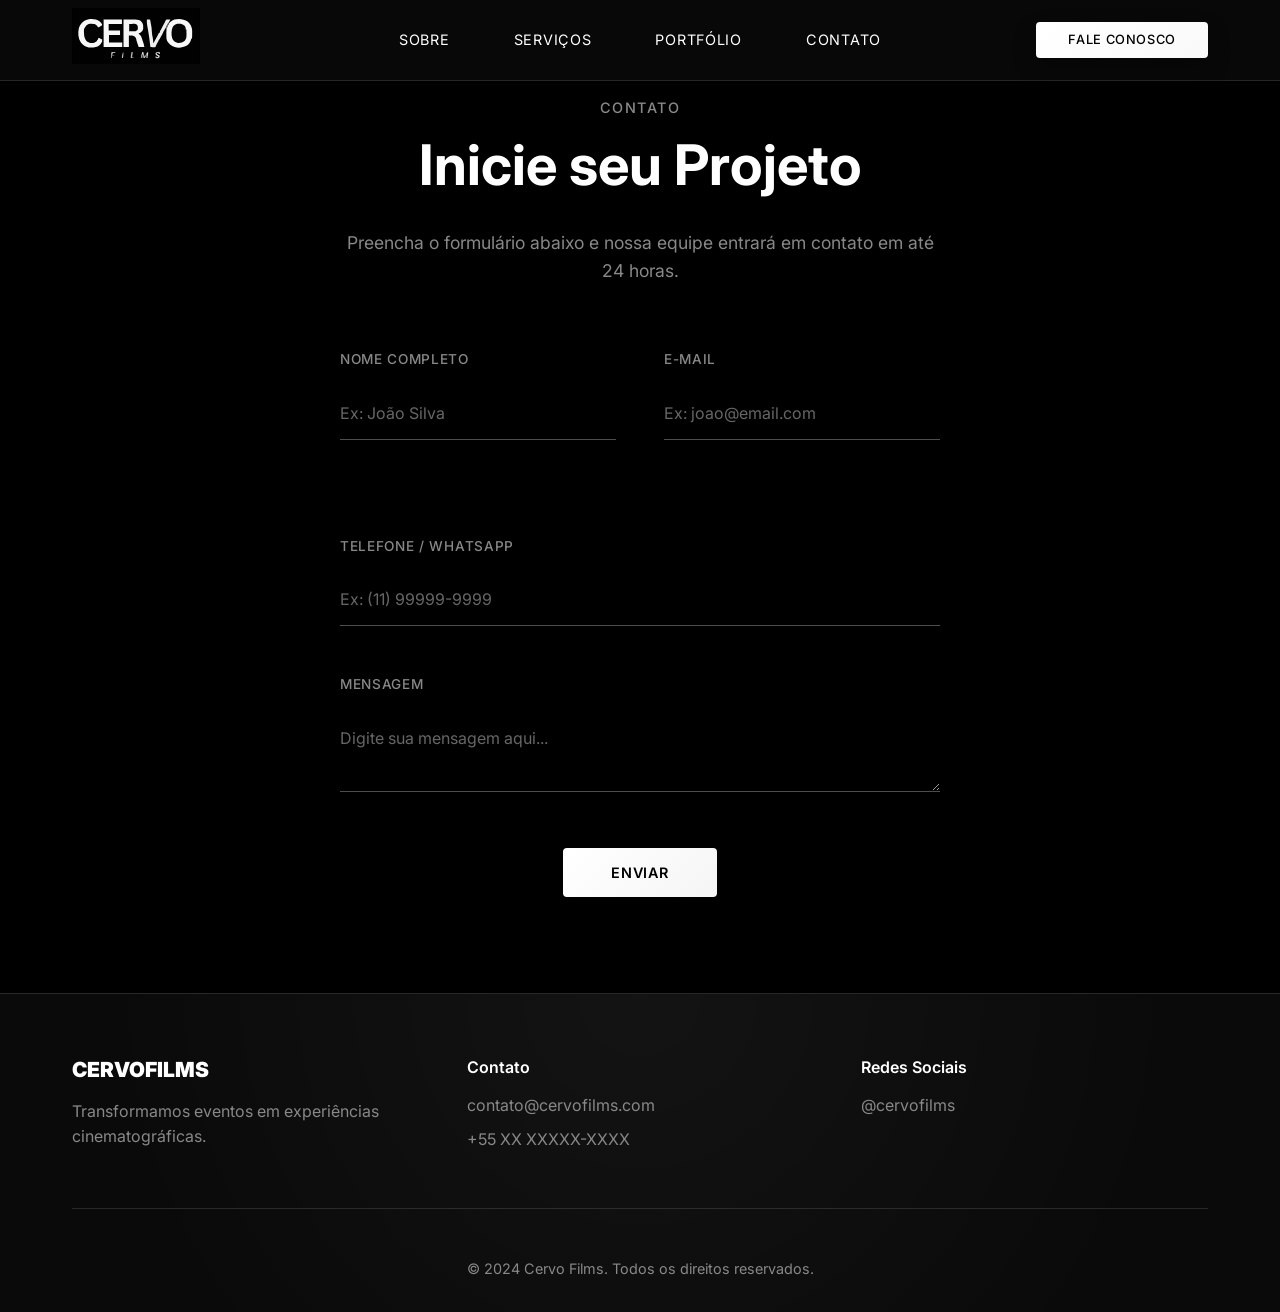
==== contato.html @ 068980f3 "Add files via upload" ====
<!DOCTYPE html>
<html lang="pt-BR">
<head>
    <meta charset="UTF-8">
    <meta name="viewport" content="width=device-width, initial-scale=1.0">
    <title>Contato - Cervo Films</title>
    <meta name="description" content="Entre em contato com a Cervo Films. Transformamos eventos em experiências cinematográficas.">
    <link rel="stylesheet" href="styles.css">
    <link rel="preconnect" href="https://fonts.googleapis.com">
    <link rel="preconnect" href="https://fonts.gstatic.com" crossorigin>
    <link href="https://fonts.googleapis.com/css2?family=Inter:wght@300;400;500;600;700;900&display=swap" rel="stylesheet">
</head>
<body>
    <!-- Navigation -->
    <header class="header">
        <nav class="nav">
            <div class="nav-container">
                <div class="logo">
                    <img src="assets/logo/logo-cervoFilms.svg" alt="">
                </div>
                <ul class="nav-menu">
                    <li><a href="index.html" class="nav-link">SOBRE</a></li>
                    <li><a href="index.html#services" class="nav-link">SERVIÇOS</a></li>
                    <li><a href="index.html#portfolio" class="nav-link">PORTFÓLIO</a></li>
                    <li><a href="contato.html" class="nav-link">CONTATO</a></li>
                </ul>
                <div class="nav-contact">
                    <a href="contato.html" class="btn-contact">FALE CONOSCO</a>
                </div>
                <button class="nav-toggle" aria-label="Menu">
                    <span></span>
                    <span></span>
                    <span></span>
                </button>
            </div>
        </nav>
    </header>

    <main>
        <!-- Contact Section -->
        <section id="contact" class="contact-section">
            <div class="container">
                <div class="contact-header">
                    <span class="contact-label">CONTATO</span>
                    <h1 class="contact-title">Inicie seu Projeto</h1>
                    <p class="contact-subtitle">Preencha o formulário abaixo e nossa equipe entrará em contato em até 24 horas.</p>
                </div>
                
                <form class="contact-form-new">
                    <div class="form-row">
                        <div class="form-group-new">
                            <label for="name">NOME COMPLETO</label>
                            <input type="text" id="name" name="name" placeholder="Ex: João Silva" required>
                        </div>
                        <div class="form-group-new">
                            <label for="email">E-MAIL</label>
                            <input type="email" id="email" name="email" placeholder="Ex: joao@email.com" required>
                        </div>
                    </div>
                    
                    <div class="form-group-new">
                        <label for="phone">TELEFONE / WHATSAPP</label>
                        <input type="tel" id="phone" name="phone" placeholder="Ex: (11) 99999-9999">
                    </div>
                    
                    <div class="form-group-new">
                        <label for="message">MENSAGEM</label>
                        <textarea id="message" name="message" placeholder="Digite sua mensagem aqui..." required></textarea>
                    </div>
                    
                    <button type="submit" class="btn-contact-submit">ENVIAR</button>
                </form>
            </div>
        </section>
    </main>

    <!-- Footer -->
    <footer class="footer">
        <div class="container">
            <div class="footer-content">
                <div class="footer-brand">
                    <h3>CERVO<span>FILMS</span></h3>
                    <p>Transformamos eventos em experiências cinematográficas.</p>
                </div>
                <div class="footer-contact">
                    <h4>Contato</h4>
                    <p>contato@cervofilms.com</p>
                    <p>+55 XX XXXXX-XXXX</p>
                </div>
                <div class="footer-social">
                    <h4>Redes Sociais</h4>
                    <div class="social-links">
                        <a href="https://www.instagram.com/cervofilms/" aria-label="Instagram">@cervofilms</a>
                    </div>
                </div>
            </div>
            <div class="footer-bottom">
                <p>&copy; 2024 Cervo Films. Todos os direitos reservados.</p>
            </div>
        </div>
    </footer>

    <script src="script.js"></script>
</body>
</html>
---- styles.css ----
/* Reset and Base Styles */
* {
    margin: 0;
    padding: 0;
    box-sizing: border-box;
}

:root {
    --color-primary: #ffffff;
    --color-secondary: #f5f5f5;
    --color-accent: #ffffff;
    --color-background: #000000;
    --color-surface: #0a0a0a;
    --color-surface-light: #1a1a1a;
    --color-text: #ffffff;
    --color-text-muted: #888888;
    --color-border: #333333;
    --color-border-soft: rgba(255, 255, 255, 0.12);
    --color-highlight-soft: rgba(255, 255, 255, 0.06);
    
    --font-primary: 'Inter', -apple-system, BlinkMacSystemFont, 'Segoe UI', sans-serif;
    
    --spacing-xs: 0.5rem;
    --spacing-sm: 1rem;
    --spacing-md: 2rem;
    --spacing-lg: 3rem;
    --spacing-xl: 4rem;
    --spacing-xxl: 6rem;
    
    --border-radius-sm: 4px;
    --border-radius-md: 8px;
    --border-radius-lg: 12px;
    
    --transition-fast: 0.2s ease;
    --transition-medium: 0.3s ease;
    --transition-slow: 0.5s ease;
    
    --shadow-sm: 0 2px 8px rgba(0, 0, 0, 0.3);
    --shadow-md: 0 4px 16px rgba(0, 0, 0, 0.4);
    --shadow-lg: 0 8px 32px rgba(0, 0, 0, 0.5);
}

html {
    scroll-behavior: smooth;
}

body {
    font-family: var(--font-primary);
    background-color: var(--color-background);
    background-image:
        radial-gradient(900px circle at 15% 10%, rgba(255, 255, 255, 0.06), transparent 55%),
        radial-gradient(700px circle at 85% 25%, rgba(255, 255, 255, 0.04), transparent 55%),
        radial-gradient(900px circle at 50% 100%, rgba(255, 255, 255, 0.03), transparent 60%),
        repeating-linear-gradient(0deg, rgba(255, 255, 255, 0.02), rgba(255, 255, 255, 0.02) 1px, transparent 1px, transparent 140px),
        repeating-linear-gradient(90deg, rgba(255, 255, 255, 0.015), rgba(255, 255, 255, 0.015) 1px, transparent 1px, transparent 180px);
    background-attachment: fixed;
    color: var(--color-text);
    line-height: 1.6;
    overflow-x: hidden;
}

.container {
    max-width: 1200px;
    margin: 0 auto;
    padding: 0 var(--spacing-md);
}

/* Typography */
h1, h2, h3, h4, h5, h6 {
    font-weight: 600;
    line-height: 1.2;
    margin-bottom: var(--spacing-sm);
}

.section-title {
    font-size: clamp(2rem, 5vw, 3rem);
    font-weight: 700;
    text-align: center;
    letter-spacing: -0.02em;
}

/* Buttons */
.btn {
    display: inline-flex;
    align-items: center;
    gap: var(--spacing-xs);
    padding: var(--spacing-sm) var(--spacing-md);
    border: none;
    border-radius: var(--border-radius-sm);
    font-family: var(--font-primary);
    font-size: 0.95rem;
    font-weight: 500;
    text-decoration: none;
    cursor: pointer;
    transition: all var(--transition-medium);
    position: relative;
    overflow: hidden;
}

.btn-primary {
    background-color: var(--color-primary);
    color: var(--color-background);
}

.btn-primary:hover {
    background-color: var(--color-secondary);
    transform: translateY(-2px);
    box-shadow: var(--shadow-md);
}

.btn-secondary {
    background-color: transparent;
    color: var(--color-primary);
    border: 1px solid var(--color-border-soft);
}

.btn-secondary:hover {
    background-color: var(--color-surface);
    border-color: var(--color-primary);
    transform: translateY(-2px);
}

.btn-whatsapp {
    background-color: #25d366;
    color: white;
    font-size: 1.1rem;
    padding: var(--spacing-md) var(--spacing-lg);
}

.btn-whatsapp:hover {
    background-color: #128c7e;
    transform: translateY(-3px);
    box-shadow: var(--shadow-lg);
}

.btn-large {
    padding: var(--spacing-md) var(--spacing-xl);
    font-size: 1.1rem;
}

/* Navigation */
.header {
    position: fixed;
    top: 0;
    left: 0;
    width: 100%;
    z-index: 1000;
    background: rgba(0, 0, 0, 0.8);
    backdrop-filter: blur(20px);
    border-bottom: 1px solid var(--color-border-soft);
    transition: all var(--transition-medium);
}

.nav-container {
    max-width: 1200px;
    margin: 0 auto;
    padding: 0 var(--spacing-md);
    display: flex;
    justify-content: space-between;
    align-items: center;
    height: 80px;

}

.logo {
    flex: 1;
}
.logo img{
    width: 8rem;
}

.logo h1 {
    font-size: 1.3rem;
    font-weight: 900;
    letter-spacing: -0.02em;
    color: var(--color-primary);
}

.logo span {
    color: var(--color-primary);
}

.nav-menu {
    display: flex;
    list-style: none;
    gap: var(--spacing-xl);
    flex: 2;
    justify-content: center;
}

.nav-link {
    color: var(--color-text);
    text-decoration: none;
    font-weight: 400;
    font-size: 0.9rem;
    letter-spacing: 0.05em;
    text-transform: uppercase;
    transition: color var(--transition-fast);
    position: relative;
}

.nav-link::after {
    content: '';
    position: absolute;
    bottom: -5px;
    left: 0;
    width: 0;
    height: 1px;
    background-color: var(--color-primary);
    transition: width var(--transition-medium);
}

.nav-link:hover::after {
    width: 100%;
}

.nav-contact {
    flex: 1;
    display: flex;
    justify-content: flex-end;
}

.btn-contact {
    position: relative;
    isolation: isolate;
    background: linear-gradient(135deg, var(--color-primary), var(--color-secondary));
    background-size: 180% 180%;
    color: var(--color-background);
    padding: var(--spacing-xs) var(--spacing-md);
    border: none;
    border-radius: var(--border-radius-sm);
    font-family: var(--font-primary);
    font-size: 0.8rem;
    font-weight: 500;
    letter-spacing: 0.05em;
    text-transform: uppercase;
    cursor: pointer;
    transition: all var(--transition-medium);
    text-decoration: none;
    box-shadow: 0 10px 22px rgba(0, 0, 0, 0.25);
    animation: subtlePulse 3s ease-in-out infinite;
}

.btn-contact:hover {
    border: 2px solid rgba(255, 255, 255, 0.3);
    padding: calc(var(--spacing-xs) - 2px) var(--spacing-md);
    animation: none;
}

.btn-contact:focus-visible{
    outline: 2px solid rgba(255, 255, 255, 0.85);
    outline-offset: 3px;
    animation: none;
}

@keyframes subtlePulse {
    0%, 100% {
        transform: scale(1);
    }
    50% {
        transform: scale(1.05);
    }
}

.nav-toggle {
    display: none;
    flex-direction: column;
    gap: 4px;
    background: none;
    border: none;
    cursor: pointer;
    padding: 5px;
}

.nav-toggle span {
    width: 25px;
    height: 2px;
    background-color: var(--color-primary);
    transition: all var(--transition-medium);
}

/* Cinema Film Strip */
.cinema-strip {
    background: #000;
    padding: 25px 0;
    overflow: hidden;
    position: relative;
    height: 100px;
    border-top: 1px solid rgba(255, 255, 255, 0.02);
    border-bottom: 1px solid rgba(255, 255, 255, 0.02);
    box-shadow: 
        inset 0 4px 20px rgba(0, 0, 0, 0.9),
        0 8px 32px rgba(0, 0, 0, 0.7);
}

/* Perfurações da fita de filme escuras */
.cinema-strip::before,
.cinema-strip::after {
    content: '';
    position: absolute;
    left: 0;
    right: 0;
    height: 12px;
    background: repeating-linear-gradient(
        90deg,
        transparent 0 6px,
        rgba(255, 255, 255, 0.1) 6px 12px,
        transparent 12px 18px,
        rgba(255, 255, 255, 0.1) 18px 24px
    );
    z-index: 1;
}

.cinema-strip::before {
    top: 0;
    border-bottom: 2px solid rgba(255, 255, 255, 0.05);
    box-shadow: 0 2px 8px rgba(0, 0, 0, 0.5);
}

.cinema-strip::after {
    bottom: 0;
    border-top: 2px solid rgba(255, 255, 255, 0.05);
    box-shadow: 0 -2px 8px rgba(0, 0, 0, 0.5);
}

/* Claquete Cinematográfica ultra dark */
.clapper-board {
    position: absolute;
    left: -150px;
    top: 50%;
    transform: translateY(-50%) rotate(-12deg);
    width: 120px;
    height: 90px;
    background: linear-gradient(135deg, #000, #0a0a0a);
    border: 3px solid rgba(255, 255, 255, 0.05);
    box-shadow: 
        0 8px 24px rgba(0, 0, 0, 0.9),
        inset 0 2px 8px rgba(0, 0, 0, 0.8);
    z-index: 10;
    animation: clapperSwing 4s ease-in-out infinite;
}

.clapper-top {
    height: 35px;
    background: linear-gradient(135deg, #0a0a0a, #1a1a1a);
    border-bottom: 3px solid rgba(255, 255, 255, 0.08);
    position: relative;
    overflow: hidden;
}

.clapper-lines {
    width: 100%;
    height: 100%;
    background: repeating-linear-gradient(
        45deg,
        transparent 0 4px,
        rgba(255, 255, 255, 0.08) 4px 8px,
        transparent 8px 12px
    );
}

.clapper-bottom {
    height: 55px;
    display: flex;
    flex-direction: column;
    justify-content: center;
    align-items: center;
    padding: 8px;
    gap: 4px;
}

.clapper-text {
    font-size: 0.8rem;
    font-weight: 800;
    color: rgba(255, 255, 255, 0.7);
    text-transform: uppercase;
    letter-spacing: 0.08em;
    text-shadow: 0 2px 4px rgba(0, 0, 0, 0.9);
}

.clapper-scene,
.clapper-take {
    font-size: 0.55rem;
    color: rgba(255, 255, 255, 0.4);
    text-transform: uppercase;
    letter-spacing: 0.08em;
    text-shadow: 0 1px 3px rgba(0, 0, 0, 0.9);
}

@keyframes clapperSwing {
    0%, 100% {
        transform: translateY(-50%) rotate(-12deg);
    }
    50% {
        transform: translateY(-50%) rotate(-8deg);
    }
}

.film-track {
    display: flex;
    animation: scroll 18s linear infinite;
    position: relative;
    z-index: 2;
    height: 100%;
    align-items: center;
}

.film-content {
    display: flex;
    gap: 60px;
    padding: 0 40px;
    white-space: nowrap;
}

.film-item {
    display: inline-flex;
    align-items: center;
    gap: 12px;
    font-size: 0.85rem;
    font-weight: 700;
    letter-spacing: 0.1em;
    text-transform: uppercase;
    color: rgba(255, 255, 255, 0.6);
    padding: 12px 24px;
    background: transparent;
    border: none;
    border-radius: 0;
    transition: all 0.4s cubic-bezier(0.175, 0.885, 0.32, 1.275);
    position: relative;
    overflow: hidden;
    backdrop-filter: none;
    box-shadow: none;
}

/* Efeito shine sutil nos itens */
.film-item::before {
    content: '';
    position: absolute;
    top: 0;
    left: -100%;
    width: 100%;
    height: 100%;
    background: linear-gradient(90deg, transparent, rgba(255, 255, 255, 0.05), transparent);
    transition: left 0.8s ease;
}

.film-item:hover {
    color: rgba(255, 255, 255, 0.8);
    background: transparent;
    border: none;
    transform: scale(1.05) translateY(-2px);
    box-shadow: none;
}

.film-item:hover::before {
    left: 100%;
}

@keyframes scroll {
    0% {
        transform: translateX(0);
    }
    100% {
        transform: translateX(-50%);
    }
}

/* Pausar animação no hover */
.cinema-strip:hover .film-track {
    animation-play-state: paused;
}

/* Responsive */
@media (max-width: 768px) {
    .cinema-strip {
        height: 80px;
        padding: 20px 0;
    }
    
    .film-item {
        font-size: 0.75rem;
        padding: 10px 20px;
        gap: 10px;
    }
    
    .film-content {
        gap: 40px;
        padding: 0 30px;
    }
    
    .clapper-board {
        width: 100px;
        height: 75px;
        left: -120px;
    }
}

@media (max-width: 480px) {
    .cinema-strip {
        height: 60px;
        padding: 15px 0;
    }
    
    .film-item {
        font-size: 0.65rem;
        padding: 8px 16px;
        gap: 8px;
    }
    
    .film-content {
        gap: 30px;
        padding: 0 20px;
    }
    
    .clapper-board {
        width: 80px;
        height: 60px;
        left: -100px;
    }
}

/* Responsive Film Strip */
@media (max-width: 768px) {
    .film-content {
        gap: var(--spacing-lg);
        padding: 0 var(--spacing-md);
    }
    
    .film-item {
        font-size: 0.8rem;
        padding: var(--spacing-xs) var(--spacing-sm);
    }
}

@media (max-width: 480px) {
    .film-content {
        gap: var(--spacing-md);
        padding: 0 var(--spacing-sm);
    }
    
    .film-item {
        font-size: 0.75rem;
        padding: 0.5rem var(--spacing-sm);
    }
}

/* Hero Section */
.hero {
    position: relative;
    height: 100vh;
    display: flex;
    align-items: center;
    justify-content: center;
    overflow: hidden;
    background: linear-gradient(
        to bottom,
        rgba(0, 0, 0, 0.3) 0%,
        rgba(0, 0, 0, 0.5) 50%,
        rgba(0, 0, 0, 0.7) 100%
    ), url('assets/hero-bg.jpg');
    background-size: cover;
    background-position: center;
    background-repeat: no-repeat;
}

.hero-overlay {
    position: absolute;
    top: 0;
    left: 0;
    width: 100%;
    height: 100%;
    background: linear-gradient(
        to bottom,
        rgba(0, 0, 0, 0.2) 0%,
        rgba(0, 0, 0, 0.4) 50%,
        rgba(0, 0, 0, 0.6) 100%
    );
    z-index: -1;
}

.hero-content {
    text-align: center;
    max-width: 900px;
    padding: 0 var(--spacing-md);
    animation: fadeInUp 1s ease;
}

.hero-title {
    font-size: clamp(2.5rem, 6vw, 4rem);
    font-weight: 300;
    line-height: 1.1;
    margin-bottom: var(--spacing-md);
    letter-spacing: -0.02em;
    color: var(--color-primary);
}

.hero-title span {
    color: var(--color-text-muted);
    font-weight: 300;
}

.hero-subtitle {
    font-size: clamp(0.9rem, 1.5vw, 1.1rem);
    color: var(--color-text-muted);
    margin-bottom: var(--spacing-xl);
    font-weight: 300;
    max-width: 600px;
    margin-left: auto;
    margin-right: auto;
    letter-spacing: 0.02em;
}

.hero-buttons {
    display: flex;
    gap: var(--spacing-md);
    justify-content: center;
    flex-wrap: wrap;
}

.btn-hero-primary {
    background-color: var(--color-primary);
    color: var(--color-background);
    padding: var(--spacing-sm) var(--spacing-lg);
    border: none;
    border-radius: var(--border-radius-sm);
    font-family: var(--font-primary);
    font-size: 0.9rem;
    font-weight: 500;
    letter-spacing: 0.05em;
    text-transform: uppercase;
    cursor: pointer;
    transition: all var(--transition-medium);
    text-decoration: none;
}

.btn-hero-primary:hover {
    background-color: var(--color-secondary);
    transform: translateY(-2px);
}

.btn-hero-secondary {
    background-color: transparent;
    color: var(--color-primary);
    padding: var(--spacing-sm) var(--spacing-lg);
    border: 1px solid var(--color-primary);
    border-radius: var(--border-radius-sm);
    font-family: var(--font-primary);
    font-size: 0.9rem;
    font-weight: 500;
    letter-spacing: 0.05em;
    text-transform: uppercase;
    cursor: pointer;
    transition: all var(--transition-medium);
    text-decoration: none;
}

.btn-hero-secondary:hover {
    background-color: var(--color-primary);
    color: var(--color-background);
    transform: translateY(-2px);
}

.scroll-indicator {
    position: absolute;
    bottom: 30px;
    left: 50%;
    transform: translateX(-50%);
    display: flex;
    flex-direction: column;
    align-items: center;
    gap: var(--spacing-xs);
    animation: bounce 2s infinite;
}

.scroll-text {
    color: var(--color-text-muted);
    font-size: 0.7rem;
    letter-spacing: 0.1em;
    text-transform: uppercase;
}

.scroll-arrow {
    width: 20px;
    height: 30px;
    border: 1px solid var(--color-text-muted);
    border-radius: 10px;
    position: relative;
}

.scroll-arrow::before {
    content: '';
    position: absolute;
    top: 8px;
    left: 50%;
    transform: translateX(-50%);
    width: 4px;
    height: 4px;
    background-color: var(--color-text-muted);
    border-radius: 50%;
    animation: scroll-dot 2s infinite;
}

@keyframes bounce {
    0%, 20%, 50%, 80%, 100% {
        transform: translateX(-50%) translateY(0);
    }
    40% {
        transform: translateX(-50%) translateY(-10px);
    }
    60% {
        transform: translateX(-50%) translateY(-5px);
    }
}

@keyframes scroll-dot {
    0% {
        top: 8px;
        opacity: 1;
    }
    100% {
        top: 20px;
        opacity: 0;
    }
}

/* About Section */
.about {
    padding: 2.5rem 0;
    position: relative;
    background: url('assets/hero-image.JPG') center/cover no-repeat;
}

.about::before {
    content: '';
    position: absolute;
    inset: 0;
    background: rgba(0,0,0,0.7);
    z-index: 0;
    pointer-events: none;
}

.about-content {
    position: relative;
    z-index: 1;
    display: grid;
    grid-template-columns: 1fr;
    gap: 1rem;
    max-width: 1020px;
    padding: 0;
    border-radius: 0;
    background: transparent;
    border: none;
    backdrop-filter: none;    
}

.about-text {
    display: flex;
    flex-direction: column;
    align-items: flex-start;
    justify-content: center;
}

.about-description:not(:last-child){
    margin-bottom: .5rem;
}

.about-text strong {
    color: var(--color-primary);
    font-weight: 600;
}

.about-description {
    font-size: 1.1rem;
    color: var(--color-text-muted);
    line-height: 1.8;
}


.about-stats {
    display: grid;
    grid-template-columns: repeat(3, 1fr);
    gap: 0 var(--spacing-md);
}

.stat {
    text-align: center;
    padding: 1.9rem;
    background-color: var(--color-surface-light);
    border-radius: var(--border-radius-md);
    transition: transform var(--transition-medium);
}

.stat:hover {
    transform: translateY(-5px);
}

.stat-number {
    display: block;
    font-size: 2.5rem;
    font-weight: 900;
    color: var(--color-primary);
    margin-bottom: var(--spacing-xs);
}

.stat-label {
    font-size: 0.9rem;
    color: var(--color-text-muted);
    text-transform: uppercase;
    letter-spacing: 0.05em;
}

.services{
    padding:var(--spacing-xxl) 0;
    flex-wrap:wrap; 
    display: flex;
    flex-direction: column;
    align-items: center;
    position:relative;
}

.services::before{
    content:'';
    position:absolute;
    inset:0;
    background:
        radial-gradient(900px circle at 15% 0%, rgba(255, 255, 255, 0.05), transparent 55%),
        radial-gradient(700px circle at 85% 20%, rgba(255, 255, 255, 0.03), transparent 60%);
    pointer-events:none;
    z-index:0;
}

.services .container,
.services-grid{
    position:relative;
    z-index:1;
}

.services-grid{
    display:grid;
    grid-template-columns: repeat(3, 1fr);
    gap:var(--spacing-lg);
    width:100%;
    position:relative;
}

/* ================= */
/* SERVICE CARD */
/* ================= */


.service-card{
    position:relative;
    overflow:hidden;
    border-radius:16px;
    cursor:pointer;
    background-color:var(--color-surface);
    padding:2rem;
    border:1px solid var(--color-border-soft);
    text-align:center;
    will-change: transform;
    transition: transform 0.25s ease, box-shadow 0.25s ease, border-color 0.25s ease;
}

.service-card::after{
    content:"Clique para ver mais";
    position:absolute;
    top:14px;
    right:14px;
    font-size:0.65rem;
    letter-spacing:0.04em;
    text-transform:uppercase;
    color:rgba(255,255,255,0.9);
    background:rgba(0,0,0,0.45);
    border:1px solid rgba(255,255,255,0.15);
    padding:6px 8px;
    border-radius:999px;
    backdrop-filter: blur(6px);
    transform:translateY(0);
    opacity:0.9;
    transition: opacity 0.2s ease, transform 0.2s ease, background 0.2s ease;
    pointer-events:none;
}

.service-card:not(.active):not(.expanded):hover::after{
    opacity:1;
    transform:translateY(-1px);
    background:rgba(0,0,0,0.6);
}

.service-card.active::after,
.service-card.expanded::after{
    content:"Clique para fechar";
    opacity:0.95;
}

.service-card:focus-visible{
    outline:2px solid var(--color-primary);
    outline-offset:3px;
}

/* hover */

.service-card:not(.active):not(.expanded):hover{
    transform:none;
    border-color:var(--color-primary);
    box-shadow:var(--shadow-lg);
}

.service-card.active:hover,
.service-card.expanded:hover{
    transform:none;
}

.service-card.expanded .containerVideo{
    display: block;
}

/* expandido */

.service-card.expanded{
    display:flex;
    align-items:flex-start;
    gap:var(--spacing-xl);
    text-align:left;
    grid-column: 1 / -1;
}

.service-card-content{
    flex:1;
    min-width:0;
}

/* ================= */
/* SERVICE ICON */
/* ================= */

.service-icon{

    width:60px;
    height:60px;

    margin:0 auto var(--spacing-md);

    display:flex;

    align-items:center;
    justify-content:center;

    background-color:var(--color-primary);

    border-radius:50%;

    color:var(--color-background);

    transition: ease-in-out;

}

.service-icon svg{
    width:30px;
    height:30px;
}

/* ================= */
/* TEXTOS */
/* ================= */

.service-title{
    font-size:1.3rem;
    margin-bottom:var(--spacing-sm);
    color:var(--color-primary);
}

.service-description{
    color:var(--color-text-muted);
    line-height:1.6;
}

.service-preview{
    list-style:none;
    padding:0;
    margin:var(--spacing-md) 0 0;
    text-align:left;
}

.service-preview li{
    color:var(--color-text-muted);
    margin-bottom:.5rem;
    line-height:1.4;
    position:relative;
    padding-left:20px;
}

.service-preview li::before{
    content:"";
    width:6px;
    height:6px;
    background:var(--color-primary);
    border-radius:50%;
    position:absolute;
    left:0;
    top:8px;
}

/* ================= */
/* EXPANDED CONTENT */
/* ================= */

.service-expanded-content{
    display:flex;
    gap:var(--spacing-xl);
    opacity:0;
    transform:translateY(8px);
    max-height:0;
    overflow:hidden;
    transition: opacity 0.25s ease, transform 0.25s ease, max-height 0.35s ease;
    will-change: opacity, transform;
}

.service-card.active .service-expanded-content,
.service-card.expanded .service-expanded-content{
    opacity:1;
    transform:translateY(0);
    max-height:600px;
    margin-top:var(--spacing-lg);
}

/* ================= */
/* LISTAS */
/* ================= */

.service-features h4,
.service-differentials h4{

    color:var(--color-primary);

    margin-bottom:var(--spacing-sm);

    font-size:1.1rem;

}

.service-features ul,
.service-differentials ul{

    list-style:none;

    padding:0;

}

.service-features li,
.service-differentials li{

    color:var(--color-text-muted);

    margin-bottom:.6rem;

    line-height:1.5;

    position:relative;

    padding-left:20px;

}

.service-features li::before,
.service-differentials li::before{

    content:"";

    width:6px;
    height:6px;

    background:var(--color-primary);

    border-radius:50%;

    position:absolute;

    left:0;
    top:8px;

}


.containerVideo{
    width:320px;
    flex-shrink:0;
    display:none;
    height: 25rem;
}

.containerVideo img{
    width:100%;
    height:100%;
    object-fit:cover;
    border-radius:12px;
}

/* quando existir um card ativo */
.services-grid.has-active .service-card:not(.active){
    opacity:0;
    pointer-events:none;
    transform:scale(.98);
    transition:opacity .25s ease, transform .25s ease;
    position:absolute;
    inset:0;
    z-index:0;
}

/* card ativo permanece visível */
.services-grid.has-active .service-card.active{
    opacity:1;
    pointer-events:auto;
    transform:scale(1);
    position:relative;
    z-index:1;
}

/* Team Section */
.team {
    padding: var(--spacing-xxl) 0;
    background-color: var(--color-surface);
    overflow: hidden;
}

.team .team-grid{
    display: grid;
    grid-template-columns: repeat(auto-fit, minmax(250px, 1fr));
    gap: 0;
    width: 100vw;
    margin-left: calc(50% - 50vw);
    margin-right: calc(50% - 50vw);
    position: relative;
    z-index: 1;
}

.team-item{
    width: 100%;
    height: 400px;
    object-fit: cover;
    transition: transform var(--transition-medium);
    display: block;
}

.team-item:hover{
    transform: scale(1.02);
}

/* Differentials Section */
.differentials {
    padding: var(--spacing-xxl) 0;
    background-color: var(--color-surface);
}

.differentials-grid {
    display: grid;
    grid-template-columns: repeat(auto-fit, minmax(250px, 1fr));
    gap: var(--spacing-lg);
}

.differential-card {
    text-align: center;
    padding: var(--spacing-lg);
}

.differential-icon {
    width: 50px;
    height: 50px;
    margin: 0 auto var(--spacing-md);
    display: flex;
    align-items: center;
    justify-content: center;
    background: linear-gradient(135deg, var(--color-primary), var(--color-secondary));
    border-radius: 50%;
    color: var(--color-background);
    transition: transform var(--transition-medium);
}

.differential-card:hover .differential-icon {
    transform: scale(1.1) rotate(5deg);
}

.differential-icon svg {
    width: 25px;
    height: 25px;
}

.differential-title {
    font-size: 1.1rem;
    margin-bottom: var(--spacing-sm);
    color: var(--color-primary);
}

.differential-description {
    color: var(--color-text-muted);
    font-size: 0.95rem;
    line-height: 1.6;
}

/* Portfolio Section */
.portfolio {
    padding: 0 0 var(--spacing-xxl);
    margin: 0;
    position:relative;
}

.portfolio::before{
    content:'';
    position:absolute;
    inset:0;
    background:
        radial-gradient(900px circle at 50% 10%, rgba(255, 255, 255, 0.04), transparent 60%),
        repeating-linear-gradient(0deg, rgba(255, 255, 255, 0.015), rgba(255, 255, 255, 0.015) 1px, transparent 1px, transparent 180px);
    pointer-events:none;
    z-index:0;
}

.portfolio::after{
    content:'';
    position:absolute;
    left:0;
    right:0;
    bottom:0;
    height: var(--spacing-xxl);
    background: linear-gradient(to bottom, rgba(255, 255, 255, 0), #ffffff);
    pointer-events:none;
    z-index:1;
}

.portfolio .portfolio-grid{
    position:relative;
    z-index:1;
}

.portfolio-grid {
    display: grid;
    grid-template-columns: repeat(auto-fit, minmax(250px, 1fr));
    gap: 0;
    width: 100vw;
    margin-left: calc(50% - 50vw);
    margin-right: calc(50% - 50vw);
}

.portfolio-item {
    width: 100%;
    height: 400px;
    object-fit: cover;
    border-radius: 0;
    transition: transform var(--transition-medium);
    cursor: pointer;
    display: block;
}

.portfolio-item:hover {
    transform: scale(1.02);
}

/* Social Proof Section */
.social-proof {
    padding: var(--spacing-xxl) 0;
    background-color: #ffffff;
}

.clients-logos h3 {
    text-align: center;
    margin-bottom: var(--spacing-lg);
    color: #111111;
}

.logos-grid {
    display: grid;
    grid-template-columns: repeat(auto-fit, minmax(180px, 1fr));
    gap: 56px 72px;
    margin-bottom: var(--spacing-xl);
    align-items: center;
    justify-items: center;
}

.partner-logo{
    width: min(260px, 100%);
    height: 80px;
    object-fit: contain;
    padding: 0;
    background-color: transparent;
    border: 0;
    border-radius: 0;
    display: block;
    filter: grayscale(100%) contrast(1.15);
    opacity: 0.85;
    transition: opacity var(--transition-medium);
}

.partner-logo--boticario{
    width: min(340px, 100%);
    height: 100px;
}

.partner-logo:hover{
    opacity: 1;
}

.logo-placeholder {
    background-color: var(--color-surface-light);
    border: 1px solid var(--color-border-soft);
    border-radius: var(--border-radius-md);
    padding: var(--spacing-lg);
    text-align: center;
    color: var(--color-text-muted);
    display: flex;
    align-items: center;
    justify-content: center;
    min-height: 100px;
}

.testimonials {
    display: grid;
    grid-template-columns: repeat(auto-fit, minmax(400px, 1fr));
    gap: var(--spacing-lg);
    margin-bottom: var(--spacing-xl);
}

.testimonial {
    background-color: #f7f7f7;
    padding: var(--spacing-lg);
    border-radius: var(--border-radius-md);
    border-left: 3px solid var(--color-primary);
    color: #111111;
}

.testimonial-header{
    display:flex;
    align-items:center;
    gap: var(--spacing-md);
    margin-bottom: var(--spacing-md);
}

.testimonial-meta{
    display:flex;
    flex-direction:column;
    gap: 4px;
    min-width: 0;
}

.testimonial-name{
    font-weight: 800;
    color: #111111;
    line-height: 1.1;
    font-size: 1.05rem;
}

.testimonial-role{
    color: #555555;
    font-size: 0.9rem;
    line-height: 1.2;
}

.testimonial-avatar{
    width: 48px;
    height: 48px;
    border-radius: 50%;
    object-fit: cover;
    flex: 0 0 48px;
    filter: grayscale(100%);
}

.testimonial-stars{
    display:flex;
    gap: 6px;
    flex-wrap: nowrap;
}

.testimonial-stars svg{
    width: 18px;
    height: 18px;
    fill: #111111;
    flex: 0 0 18px;
}

.testimonial blockquote {
    font-size: 1.1rem;
    font-style: italic;
    margin-bottom: var(--spacing-sm);
    line-height: 1.6;
}

.testimonial cite {
    color: #555555;
    font-size: 0.9rem;
    font-style: normal;
}

.impact-numbers {
    display: grid;
    grid-template-columns: repeat(auto-fit, minmax(150px, 1fr));
    gap: var(--spacing-md);
    text-align: center;
}

.number {
    padding: var(--spacing-lg);
}

.counter {
    display: block;
    font-size: 2.5rem;
    font-weight: 900;
    color: #333333;
    margin-bottom: var(--spacing-xs);
}

.number-label {
    color: #444444;
    font-size: 0.9rem;
    text-transform: uppercase;
    letter-spacing: 0.05em;
}

/* Final CTA Section */
.final-cta {
    padding: var(--spacing-xxl) 0;
    text-align: center;
    background: radial-gradient(circle at center, rgba(255, 255, 255, 0.06) 0%, rgba(0, 0, 0, 0.92) 70%),
        linear-gradient(180deg, rgba(10, 10, 10, 0.9), rgba(0, 0, 0, 1));
    border-top: 1px solid rgba(255, 255, 255, 0.06);
}

.cta-content {
    max-width: 800px;
    margin: 0 auto;
}

.cta-tag {
    display: inline-flex;
    align-items: center;
    justify-content: center;
    padding: 8px 18px;
    margin-bottom: var(--spacing-lg);
    font-size: 0.75rem;
    letter-spacing: 0.12em;
    text-transform: uppercase;
    color: rgba(255, 255, 255, 0.78);
    border: 1px solid rgba(255, 255, 255, 0.18);
    background: rgba(255, 255, 255, 0.04);
}

.cta-title {
    font-size: clamp(2rem, 5vw, 3rem);
    font-weight: 900;
    margin-bottom: var(--spacing-md);
    line-height: 1.2;
}

.cta-title span {
    color: rgba(255, 255, 255, 0.55);
    font-weight: 700;
}

.cta-subtitle {
    font-size: 1.2rem;
    color: rgba(255, 255, 255, 0.75);
    margin-bottom: var(--spacing-xl);
    line-height: 1.6;
}

.cta-actions {
    display: flex;
    justify-content: center;
    gap: var(--spacing-md);
    flex-wrap: wrap;
    margin-bottom: var(--spacing-xl);
}

.cta-btn {
    display: inline-flex;
    align-items: center;
    justify-content: center;
    gap: 10px;
    min-width: 260px;
    padding: 16px 22px;
    font-weight: 600;
    text-decoration: none;
    border-radius: 0;
    border: 1px solid rgba(255, 255, 255, 0.24);
    transition: transform var(--transition-medium), background-color var(--transition-medium), color var(--transition-medium), border-color var(--transition-medium);
}

.cta-btn svg {
    width: 20px;
    height: 20px;
}

.cta-btn-primary {
    background: #fff;
    color: #000;
    border-color: #fff;
}

.cta-btn-primary:hover {
    transform: translateY(-2px);
    background: rgba(255, 255, 255, 0.9);
}

.cta-btn-secondary {
    background: transparent;
    color: #fff;
}

.cta-btn-secondary:hover {
    transform: translateY(-2px);
    border-color: rgba(255, 255, 255, 0.6);
}

.cta-footer {
    margin-top: var(--spacing-xl);
    padding-top: var(--spacing-lg);
    border-top: 1px solid rgba(255, 255, 255, 0.10);
    display: flex;
    justify-content: center;
    gap: var(--spacing-xl);
    flex-wrap: wrap;
}

.cta-footer-item {
    display: inline-flex;
    align-items: center;
    gap: 10px;
    color: rgba(255, 255, 255, 0.75);
    text-decoration: none;
    font-size: 0.95rem;
    transition: color var(--transition-fast);
}

.cta-footer-item svg {
    width: 18px;
    height: 18px;
}

.cta-footer-item:hover {
    color: #fff;
}

/* Footer */
.footer {
    background-color: var(--color-surface);
    border-top: 1px solid var(--color-border-soft);
    padding: var(--spacing-xl) 0 var(--spacing-md);
    position:relative;
}

.footer::before{
    content:'';
    position:absolute;
    inset:0;
    background:
        radial-gradient(900px circle at 50% 0%, rgba(255, 255, 255, 0.04), transparent 60%);
    pointer-events:none;
    z-index:0;
}

.footer .container{
    position:relative;
    z-index:1;
}

.footer-content {
    display: grid;
    grid-template-columns: repeat(auto-fit, minmax(250px, 1fr));
    gap: var(--spacing-lg);
    margin-bottom: var(--spacing-lg);
}

.footer-brand h3 {
    font-size: 1.3rem;
    font-weight: 900;
    margin-bottom: var(--spacing-sm);
}

.footer-brand span {
    color: var(--color-primary);
}

.footer-brand p {
    color: var(--color-text-muted);
    line-height: 1.6;
}

.footer-contact h4,
.footer-social h4 {
    font-size: 1rem;
    margin-bottom: var(--spacing-sm);
    color: var(--color-primary);
}

.footer-contact p {
    color: var(--color-text-muted);
    margin-bottom: var(--spacing-xs);
}

.social-links {
    display: flex;
    flex-direction: column;
    gap: var(--spacing-xs);
}

.social-links a {
    color: var(--color-text-muted);
    text-decoration: none;
    transition: color var(--transition-fast);
}

.social-links a:hover {
    color: var(--color-primary);
}

.footer-bottom {
    text-align: center;
    padding-top: var(--spacing-lg);
    border-top: 1px solid var(--color-border-soft);
    color: var(--color-text-muted);
    font-size: 0.9rem;
}

/* Animations */
@keyframes fadeInUp {
    from {
        opacity: 0;
        transform: translateY(30px);
    }
    to {
        opacity: 1;
        transform: translateY(0);
    }
}

@keyframes fadeIn {
    from {
        opacity: 0;
    }
    to {
        opacity: 1;
    }
}

/* Scroll animations */
.fade-in {
    opacity: 0;
    transform: translateY(30px);
    transition: all 0.6s ease;
}

.fade-in.visible {
    opacity: 1;
    transform: translateY(0);
}

/* Responsive Design */
@media (max-width: 768px) {
    .nav-menu {
        position: fixed;
        top: 80px;
        left: -100%;
        width: 100%;
        height: calc(100vh - 80px);
        background-color: var(--color-background);
        flex-direction: column;
        justify-content: flex-start;
        align-items: center;
        padding-top: var(--spacing-xl);
        transition: left var(--transition-medium);
    }

    .nav-menu.active {
        left: 0;
    }

    .nav-contact {
        display: none;
    }

    .nav-toggle {
        display: flex;
    }

    .nav-toggle.active span:nth-child(1) {
        transform: rotate(45deg) translate(5px, 5px);
    }

    .nav-toggle.active span:nth-child(2) {
        opacity: 0;
    }

    .nav-toggle.active span:nth-child(3) {
        transform: rotate(-45deg) translate(7px, -6px);
    }

    .about-content {
        grid-template-columns: 1fr;
        gap: var(--spacing-lg);
    }

    .about-stats {
        grid-template-columns: 1fr;
        gap: var(--spacing-sm);
    }

    .hero-buttons {
        flex-direction: column;
        align-items: center;
    }

    .btn-hero-primary,
    .btn-hero-secondary {
        width: 100%;
        max-width: 300px;
        justify-content: center;
    }

    .services-grid{
        grid-template-columns: 1fr;
    }

    .service-card.expanded{
        flex-direction: column;
        gap: var(--spacing-lg);
    }

    .containerVideo{
        width:100%;
        height: auto;
    }

    .containerVideo img{
        height: 280px;
    }

    .portfolio-grid {
        grid-template-columns: repeat(auto-fit, minmax(200px, 1fr));
        gap: 0;
        width: 100vw;
        margin-left: calc(50% - 50vw);
        margin-right: calc(50% - 50vw);
    }

    .portfolio-item {
        height: 300px;
    }

    .testimonials {
        grid-template-columns: 1fr;
    }

    .impact-numbers {
        grid-template-columns: 1fr;
    }

    .footer-content {
        grid-template-columns: 1fr;
        text-align: center;
    }

    .social-links {
        align-items: center;
    }
}

/* Contact Page Styles */
.contact-section {
    padding: var(--spacing-xxl) 0;
    background-color: var(--color-background);
    min-height: 100vh;
    display: flex;
    align-items: center;
    justify-content: center;
}

.contact-header {
    text-align: center;
    margin-bottom: var(--spacing-xl);
}

.contact-label {
    color: var(--color-text-muted);
    font-size: 0.9rem;
    font-weight: 500;
    letter-spacing: 0.1em;
    text-transform: uppercase;
    display: block;
    margin-bottom: var(--spacing-sm);
}

.contact-title {
    font-size: clamp(2.5rem, 5vw, 3.5rem);
    font-weight: 700;
    color: var(--color-text);
    margin-bottom: var(--spacing-md);
    line-height: 1.1;
}

.contact-subtitle {
    color: var(--color-text-muted);
    font-size: 1.1rem;
    line-height: 1.6;
    max-width: 600px;
    margin: 0 auto;
}

.contact-form-new {
    max-width: 800px;
    margin: 0 auto;
}

.form-row {
    display: grid;
    grid-template-columns: 1fr 1fr;
    gap: var(--spacing-lg);
    margin-bottom: var(--spacing-lg);
}

.form-group-new {
    position: relative;
    margin-bottom: var(--spacing-lg);
}

.form-group-new input,
.form-group-new textarea {
    width: 100%;
    background: transparent;
    border: none;
    border-bottom: 1px solid rgba(255, 255, 255, 0.3);
    color: var(--color-text);
    font-family: var(--font-primary);
    font-size: 1rem;
    padding: var(--spacing-sm) 0;
    margin-top: var(--spacing-xs);
    transition: all var(--transition-medium);
}

.form-group-new input::placeholder,
.form-group-new textarea::placeholder {
    color: rgba(255, 255, 255, 0.4);
    font-family: var(--font-primary);
}

.form-group-new input:focus,
.form-group-new textarea:focus {
    outline: none;
    border-bottom-color: var(--color-primary);
    color: var(--color-text);
}

.form-group-new label {
    display: block;
    color: var(--color-text-muted);
    font-size: 0.85rem;
    font-weight: 500;
    letter-spacing: 0.05em;
    text-transform: uppercase;
    margin-bottom: 0.5rem;
}

.form-group-new textarea {
    min-height: 80px;
    resize: vertical;
}

.btn-contact-submit {
    background: linear-gradient(135deg, var(--color-primary), var(--color-secondary));
    color: var(--color-background);
    border: none;
    border-radius: var(--border-radius-sm);
    font-family: var(--font-primary);
    font-size: 0.9rem;
    font-weight: 600;
    letter-spacing: 0.05em;
    text-transform: uppercase;
    cursor: pointer;
    transition: all var(--transition-medium);
    text-decoration: none;
    box-shadow: var(--shadow-sm);
    padding: var(--spacing-sm) var(--spacing-lg);
    margin-top: var(--spacing-lg);
    width: auto;
    max-width: 200px;
    margin-left: auto;
    margin-right: auto;
    display: block;
}

.btn-contact-submit:hover {
    transform: translateY(-2px);
    box-shadow: var(--shadow-lg);
}

.btn-contact-submit:focus {
    outline: 2px solid rgba(255, 255, 255, 0.5);
    outline-offset: 3px;
}

/* Responsive Contact Form */
@media (max-width: 768px) {
    .form-row {
        grid-template-columns: 1fr;
        gap: 0;
    }
    
    .contact-form-new {
        padding: 0 var(--spacing-md);
    }
    
    .contact-title {
        font-size: 2.5rem;
    }
    
    .contact-subtitle {
        font-size: 1rem;
    }
}

@media (max-width: 480px) {
    .container {
        padding: 0 var(--spacing-sm);
    }

    .hero-title {
        font-size: 2rem;
    }

    .section-title {
        font-size: 1.8rem;
    }

    .service-card,
    .differential-card {
        padding: var(--spacing-md);
    }
    
    .contact-section {
        padding: var(--spacing-xl) 0;
    }
    
    .contact-title {
        font-size: 2rem;
    }
    
    .btn-contact-submit {
        padding: var(--spacing-xs) var(--spacing-md);
        font-size: 0.85rem;
        max-width: 180px;
    }
}
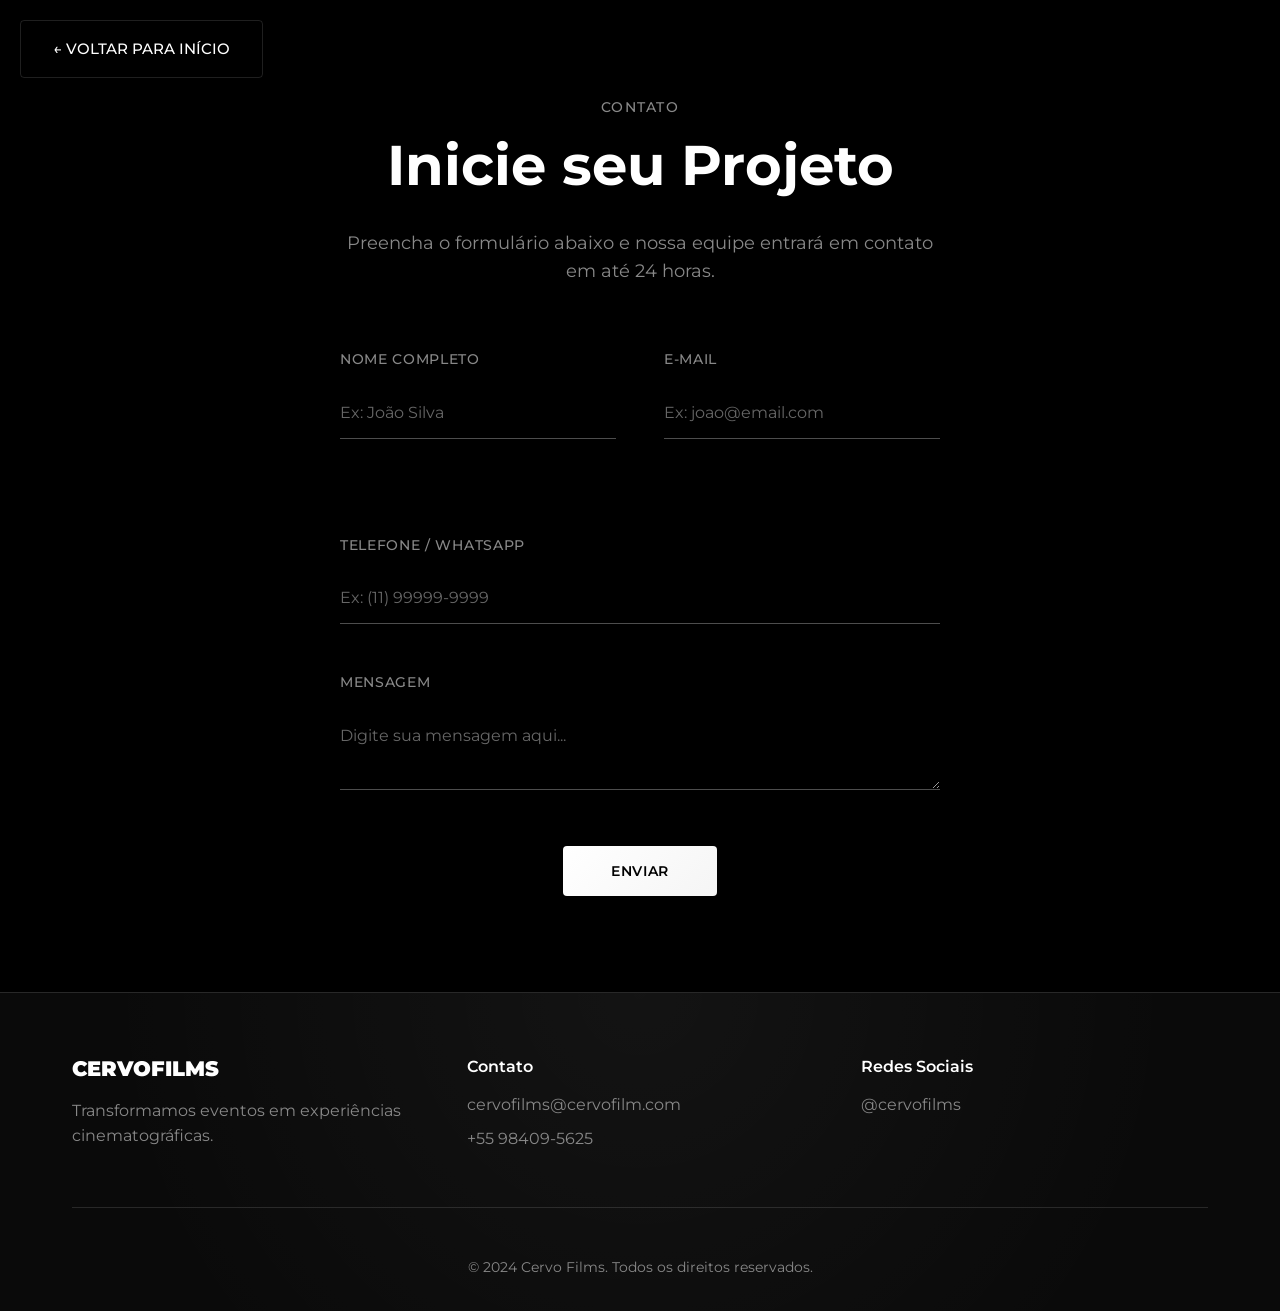
==== commit fbf41a98: "Add files via upload" ====
--- a/contato.html
+++ b/contato.html
@@ -5,7 +5,9 @@
     <meta name="viewport" content="width=device-width, initial-scale=1.0">
     <title>Contato - Cervo Films</title>
     <meta name="description" content="Entre em contato com a Cervo Films. Transformamos eventos em experiências cinematográficas.">
+    <link rel="stylesheet" href="css/roots.css">
     <link rel="stylesheet" href="styles.css">
+    <link rel="stylesheet" href="css/responsivo.css">
     <link rel="preconnect" href="https://fonts.googleapis.com">
     <link rel="preconnect" href="https://fonts.gstatic.com" crossorigin>
     <link href="https://fonts.googleapis.com/css2?family=Inter:wght@300;400;500;600;700;900&display=swap" rel="stylesheet">
@@ -37,6 +39,11 @@
     </header>
 
     <main>
+        <!-- Botão Voltar para Início -->
+        <div class="back-to-home">
+            <a href="index.html" class="btn btn-secondary">← VOLTAR PARA INÍCIO</a>
+        </div>
+        
         <!-- Contact Section -->
         <section id="contact" class="contact-section">
             <div class="container">
@@ -84,8 +91,8 @@
                 </div>
                 <div class="footer-contact">
                     <h4>Contato</h4>
-                    <p>contato@cervofilms.com</p>
-                    <p>+55 XX XXXXX-XXXX</p>
+                    <p>cervofilms@cervofilm.com</p>
+                    <p>+55 98409-5625</p>
                 </div>
                 <div class="footer-social">
                     <h4>Redes Sociais</h4>
@@ -100,6 +107,14 @@
         </div>
     </footer>
 
+    <!-- WhatsApp Float Button -->
+    <a href="https://wa.me/5534984095625" id="whatsapp-float" class="whatsapp-float" target="_blank" aria-label="Fale conosco pelo WhatsApp">
+        <svg viewBox="0 0 24 24" fill="currentColor">
+            <path d="M17.472 14.382c-.297-.149-1.758-.867-2.03-.967-.273-.099-.471-.148-.67.15-.197.297-.767.966-.94 1.164-.173.199-.347.223-.644.075-.297-.15-1.255-.463-2.39-1.475-.883-.788-1.48-1.761-1.653-2.059-.173-.297-.018-.458.13-.606.134-.133.298-.347.446-.52.149-.174.198-.298.298-.497.099-.198.05-.371-.025-.52-.075-.149-.669-1.612-.916-2.207-.242-.579-.487-.5-.669-.51-.173-.008-.371-.01-.57-.01-.198 0-.52.074-.792.372-.272.297-1.04 1.016-1.04 2.479 0 1.462 1.065 2.875 1.213 3.074.149.198 2.096 3.2 5.077 4.487.709.306 1.262.489 1.694.625.712.227 1.36.195 1.871.118.571-.085 1.758-.719 2.006-1.413.248-.694.248-1.289.173-1.413-.074-.124-.272-.198-.57-.347m-5.421 7.403h-.004a9.87 9.87 0 01-5.031-1.378l-.361-.214-3.741.982.998-3.648-.235-.374a9.86 9.86 0 01-1.51-5.26c.001-5.45 4.436-9.884 9.888-9.884 2.64 0 5.122 1.03 6.988 2.898a9.825 9.825 0 012.893 6.994c-.003 5.45-4.437 9.884-9.885 9.884m8.413-18.297A11.815 11.815 0 0012.05 0C5.495 0 .16 5.335.157 11.892c0 2.096.547 4.142 1.588 5.945L.057 24l6.305-1.654a11.882 11.882 0 005.683 1.448h.005c6.554 0 11.89-5.335 11.893-11.893a11.821 11.821 0 00-3.48-8.413z"/>
+        </svg>
+        <span class="whatsapp-text">Fale Conosco</span>
+    </a>
+
     <script src="script.js"></script>
 </body>
 </html>
--- a/css/roots.css
+++ b/css/roots.css
@@ -0,0 +1,39 @@
+@import url('https://fonts.googleapis.com/css2?family=Agbalumo&family=EB+Garamond:ital,wght@0,400..800;1,400..800&family=Montserrat:ital,wght@0,100..900;1,100..900&family=Poppins:ital,wght@0,100;0,200;0,300;0,400;0,500;0,600;0,700;0,800;0,900;1,100;1,200;1,300;1,400;1,500;1,600;1,700;1,800;1,900&display=swap');
+
+:root {
+    /* ==================== HIERARQUIA DE FONTES ==================== */
+    
+    /* Font Family Principal - Montserrat otimizada */
+    --font-primary: 'Montserrat', -apple-system, BlinkMacSystemFont, 'Segoe UI', Roboto, Oxygen, Ubuntu, Cantarell, sans-serif;
+    
+     /* Pesos de Fonte - Hierarquia Cinematográfica */
+    --font-weight-light: 300;      /* Headlines sutis, subtítulos */
+    --font-weight-normal: 400;     /* Corpo de texto principal */
+    --font-weight-medium: 500;     /* Botões, labels, destaques */
+    --font-weight-semibold: 600;   /* Títulos secundários */
+    --font-weight-bold: 700;       /* Títulos principais */
+    --font-weight-black: 900;      /* Hero titles, números impactantes */
+    --font-weight-primary: 300;
+    
+    /* Tamanhos de Fonte - Escala Modular (16px = 1rem base) */
+    --font-size-xs: 0.75rem;    /* 12px - Labels, badges */
+    --font-size-sm: 0.875rem;   /* 14px - Textos pequenos */
+    --font-size-base: 1rem;     /* 16px - Corpo de texto */
+    --font-size-md: 1.125rem;   /* 18px - Destaques */
+    --font-size-lg: 1.25rem;    /* 20px - Subtítulos */
+    --font-size-xl: 1.5rem;     /* 24px - Títulos H3/H4 */
+    --font-size-2xl: 2rem;      /* 32px - Títulos H2 */
+    --font-size-3xl: 3rem;      /* 48px - Títulos H1 */
+    --font-size-4xl: 4rem;      /* 64px - Hero titles */
+    
+    /* Line Heights Otimizados */
+    --line-height-tight: 1.15;   /* Headlines */
+    --line-height-normal: 1.5;   /* Corpo de texto */
+    --line-height-loose: 1.7;    /* Descrições longas */
+    
+    /* Letter Spacings - Cinematográfico */
+    --letter-spacing-tight: -0.02em;  /* Headlines principais */
+    --letter-spacing-normal: 0.01em;  /* Corpo */
+    --letter-spacing-wide: 0.05em;    /* Botões, uppercase */
+    --letter-spacing-extra-wide: 0.15em; /* Badges, labels */
+}
--- a/styles.css
+++ b/styles.css
@@ -17,8 +17,6 @@
     --color-border: #333333;
     --color-border-soft: rgba(255, 255, 255, 0.12);
     --color-highlight-soft: rgba(255, 255, 255, 0.06);
-    
-    --font-primary: 'Inter', -apple-system, BlinkMacSystemFont, 'Segoe UI', sans-serif;
     
     --spacing-xs: 0.5rem;
     --spacing-sm: 1rem;
@@ -67,14 +65,14 @@
 
 /* Typography */
 h1, h2, h3, h4, h5, h6 {
-    font-weight: 600;
+    font-weight: var(--font-weight-semibold);
     line-height: 1.2;
     margin-bottom: var(--spacing-sm);
 }
 
 .section-title {
     font-size: clamp(2rem, 5vw, 3rem);
-    font-weight: 700;
+    font-weight: var(--font-weight-bold);
     text-align: center;
     letter-spacing: -0.02em;
 }
@@ -89,7 +87,7 @@
     border-radius: var(--border-radius-sm);
     font-family: var(--font-primary);
     font-size: 0.95rem;
-    font-weight: 500;
+    font-weight: var(--font-weight-medium);
     text-decoration: none;
     cursor: pointer;
     transition: all var(--transition-medium);
@@ -131,6 +129,62 @@
     background-color: #128c7e;
     transform: translateY(-3px);
     box-shadow: var(--shadow-lg);
+}
+
+/* WhatsApp Float Button - Preto e Branco */
+.whatsapp-float {
+    position: fixed;
+    bottom: 20px;
+    right: 20px;
+    width: 60px;
+    height: 60px;
+    background-color: var(--color-primary);
+    color: var(--color-background);
+    border-radius: 50%;
+    display: flex;
+    align-items: center;
+    justify-content: center;
+    text-decoration: none;
+    box-shadow: 0 4px 12px rgba(255, 255, 255, 0.2);
+    z-index: 1000;
+    transition: all 0.3s ease, transform 0.3s ease, opacity 0.3s ease;
+    border: 2px solid var(--color-border-soft);
+    transform: translateY(100px);
+    opacity: 0;
+}
+
+.whatsapp-float.visible {
+    transform: translateY(0);
+    opacity: 1;
+}
+
+.whatsapp-float svg {
+    width: 32px;
+    height: 32px;
+    flex-shrink: 0;
+}
+
+.whatsapp-text {
+    font-size: 0;
+    font-weight: var(--font-weight-semibold);
+    color: var(--color-background);
+    white-space: nowrap;
+    overflow: hidden;
+    transition: all 0.3s ease;
+    opacity: 0;
+}
+
+.whatsapp-float:hover .whatsapp-text {
+    font-size: 0.9rem;
+    margin-left: 8px;
+    opacity: 1;
+}
+
+.whatsapp-float:hover {
+    width: auto;
+    padding: 0 20px;
+    border-radius: 30px;
+    transform: scale(1);
 }
 
 .btn-large {
@@ -147,8 +201,19 @@
     z-index: 1000;
     background: rgba(0, 0, 0, 0.8);
     backdrop-filter: blur(20px);
-    border-bottom: 1px solid var(--color-border-soft);
-    transition: all var(--transition-medium);
+    transition: all 0.3s ease;
+    transform: translateY(-100%);
+    opacity: 0;
+}
+
+.header.visible {
+    transform: translateY(0);
+    opacity: 1;
+}
+
+.header.hidden {
+    transform: translateY(-100%);
+    opacity: 0;
 }
 
 .nav-container {
@@ -156,22 +221,148 @@
     margin: 0 auto;
     padding: 0 var(--spacing-md);
     display: flex;
-    justify-content: space-between;
+    justify-content: center;
     align-items: center;
     height: 80px;
-
+    position: relative;
+}
+
+/* Logo Brand - posicionado corretamente */
+.nav-brand {
+    display: flex;
+    align-items: center;
+    position: absolute;
+    left: 20px;
+    top: 50%;
+    transform: translateY(-50%);
+    width: 260px;
+    z-index: 3;
+}
+
+/* Container central para o menu - ocupa todo o centro */
+.nav-center {
+    display: flex;
+    justify-content: center;
+    align-items: center;
+    width: 100%;
+    position: relative;
+    z-index: 5;
+}
+
+/* Efeito REC no canto superior direito da hero */
+.rec-indicator {
+    position: absolute;
+    top: 10px;
+    right: 10px;
+    display: flex;
+    align-items: center;
+    gap: 8px;
+    z-index: 1000;
+    animation: recBlink 1.5s ease-in-out infinite;
+}
+
+.rec-dot {
+    width: 14px;
+    height: 14px;
+    background: #ff0000;
+    border-radius: 50%;
+    box-shadow: 0 0 12px rgba(255, 0, 0, 0.5);
+    animation: recPulse 1s ease-in-out infinite;
+}
+
+.rec-text {
+    color: #ff0000;
+    font-family: 'Poppins', monospace;
+    font-size: 16px;
+    font-weight: var(--font-weight-bold);
+    letter-spacing: 2px;
+    text-shadow: 0 0 10px rgba(255, 0, 0, 0.8);
+    animation: recTextGlow 1.5s ease-in-out infinite;
+}
+
+@keyframes recBlink {
+    0%, 100% { opacity: 1; }
+    50% { opacity: 0.3; }
+}
+
+@keyframes recPulse {
+    0%, 100% { transform: scale(1); }
+    50% { transform: scale(1.2); }
+}
+
+@keyframes recTextGlow {
+    0%, 100% { 
+        text-shadow: 0 0 8px rgba(255, 0, 0, 0.8);
+    }
+    50% { 
+        text-shadow: 0 0 15px rgba(255, 0, 0, 1);
+    }
+}
+
+.brand-link {
+    display: flex;
+    align-items: center;
+    text-decoration: none;
+    transition: all var(--transition-medium);
+}
+
+.brand-logo {
+    height: 60px;
+    width: auto;
+    transition: all var(--transition-medium);
+    position: relative;
+    left: 0;
+    top: 0;
+    transform: none;
+}
+
+.brand-link:hover .brand-logo {
+    transform: scale(1.05);
+    filter: brightness(1.2);
+}
+
+/* Ajuste do menu para centralizar perfeitamente */
+.nav-menu {
+    display: flex;
+    list-style: none;
+    margin: 0;
+    padding: 0;
+    gap: 2rem;
+    align-items: center;
+    position: relative;
+}
+
+/* Botão CTA à direita */
+.nav-cta {
+    position: absolute;
+    right: 80px;
+    top: 50%;
+    transform: translateY(-50%);
+    z-index: 4;
+}
+
+.nav-cta-btn {
+    padding: 0.5rem 1rem;
+    font-size: 0.8rem;
+    font-weight: var(--font-weight-semibold);
+    letter-spacing: 0.05em;
+    text-transform: uppercase;
+    text-decoration: none;
+    transition: all var(--transition-medium);
+    border-radius: var(--border-radius-sm);
 }
 
 .logo {
     flex: 1;
 }
+
 .logo img{
     width: 8rem;
 }
 
 .logo h1 {
     font-size: 1.3rem;
-    font-weight: 900;
+    font-weight: var(--font-weight-black);
     letter-spacing: -0.02em;
     color: var(--color-primary);
 }
@@ -191,7 +382,7 @@
 .nav-link {
     color: var(--color-text);
     text-decoration: none;
-    font-weight: 400;
+    font-weight: var(--font-weight-normal);
     font-size: 0.9rem;
     letter-spacing: 0.05em;
     text-transform: uppercase;
@@ -231,7 +422,7 @@
     border-radius: var(--border-radius-sm);
     font-family: var(--font-primary);
     font-size: 0.8rem;
-    font-weight: 500;
+    font-weight: var(--font-weight-medium);
     letter-spacing: 0.05em;
     text-transform: uppercase;
     cursor: pointer;
@@ -270,6 +461,11 @@
     border: none;
     cursor: pointer;
     padding: 5px;
+    position: absolute;
+    right: 20px;
+    top: 50%;
+    transform: translateY(-50%);
+    z-index: 10;
 }
 
 .nav-toggle span {
@@ -371,7 +567,7 @@
 
 .clapper-text {
     font-size: 0.8rem;
-    font-weight: 800;
+    font-weight: var(--font-weight-black);
     color: rgba(255, 255, 255, 0.7);
     text-transform: uppercase;
     letter-spacing: 0.08em;
@@ -417,7 +613,7 @@
     align-items: center;
     gap: 12px;
     font-size: 0.85rem;
-    font-weight: 700;
+    font-weight: var(--font-weight-bold);
     letter-spacing: 0.1em;
     text-transform: uppercase;
     color: rgba(255, 255, 255, 0.6);
@@ -557,10 +753,45 @@
         rgba(0, 0, 0, 0.3) 0%,
         rgba(0, 0, 0, 0.5) 50%,
         rgba(0, 0, 0, 0.7) 100%
-    ), url('assets/hero-bg.jpg');
-    background-size: cover;
-    background-position: center;
-    background-repeat: no-repeat;
+    );
+}
+
+/* Video Background */
+.video-background {
+    position: absolute;
+    top: 0;
+    left: 0;
+    width: 100%;
+    height: 100%;
+    z-index: 1;
+}
+
+.video-iframe {
+    position: absolute;
+    top: 50%;
+    left: 50%;
+    width: 100vw;
+    height: 56.25vw; /* 16:9 aspect ratio */
+    min-width: 100%;
+    min-height: 100%;
+    transform: translate(-50%, -50%);
+    pointer-events: none;
+}
+
+/* Video Overlay */
+.video-overlay {
+    position: absolute;
+    top: 0;
+    left: 0;
+    width: 100%;
+    height: 100%;
+    background: linear-gradient(
+        135deg,
+        rgba(0, 0, 0, 0.85) 0%,
+        rgba(0, 0, 0, 0.75) 50%,
+        rgba(0, 0, 0, 0.85) 100%
+    );
+    z-index: 2;
 }
 
 .hero-overlay {
@@ -571,50 +802,126 @@
     height: 100%;
     background: linear-gradient(
         to bottom,
-        rgba(0, 0, 0, 0.2) 0%,
-        rgba(0, 0, 0, 0.4) 50%,
-        rgba(0, 0, 0, 0.6) 100%
+        rgba(0, 0, 0, 0.4) 0%,
+        rgba(0, 0, 0, 0.6) 50%,
+        rgba(0, 0, 0, 0.8) 100%
     );
-    z-index: -1;
+    z-index: 3;
 }
 
 .hero-content {
+    position: relative;
+    z-index: 4;
     text-align: center;
-    max-width: 900px;
+    max-width: 1100px;
     padding: 0 var(--spacing-md);
     animation: fadeInUp 1s ease;
+    margin: 0 auto;
+}
+
+.hero-label {
+    font-size: 0.75rem;
+    font-weight: var(--font-weight-medium);
+    letter-spacing: 0.25em;
+    text-transform: uppercase;
+    color: var(--color-accent);
+    margin-bottom: var(--spacing-sm);
+    opacity: 0;
+    animation: fadeInUp 1s ease forwards;
+    animation-delay: 0.8s;
+    position: relative;
+    padding-bottom: 0.75rem;
+}
+
+.hero-label::after {
+    content: '';
+    position: absolute;
+    bottom: 0;
+    left: 50%;
+    transform: translateX(-50%);
+    width: 280px;
+    height: 2px;
+    background: linear-gradient(90deg, 
+        transparent 0%, 
+        var(--color-accent) 20%, 
+        var(--color-accent) 80%, 
+        transparent 100%
+    );
+    box-shadow: 0 0 10px rgba(201, 169, 110, 0.5);
+    opacity: 0;
+    animation: fadeInLine 1s ease forwards;
+    animation-delay: 1s;
+}
+
+@keyframes fadeInLine {
+    from {
+        opacity: 0;
+        width: 0;
+    }
+    to {
+        opacity: 1;
+        width: 280px;
+    }
 }
 
 .hero-title {
-    font-size: clamp(2.5rem, 6vw, 4rem);
-    font-weight: 300;
-    line-height: 1.1;
-    margin-bottom: var(--spacing-md);
-    letter-spacing: -0.02em;
-    color: var(--color-primary);
-}
-
-.hero-title span {
-    color: var(--color-text-muted);
-    font-weight: 300;
+    font-size: clamp(1.8rem, 4.5vw, 3.5rem);
+    font-weight: var(--font-weight-bold);
+    line-height: 1.15;
+    margin-bottom: 1rem;
+    letter-spacing: -0.01em;
+    color: #ffffff;
+    text-shadow: 0 2px 15px rgba(0, 0, 0, 0.9);
+    text-transform: uppercase;
+    text-align: center;
+}
+
+.title-line {
+    display: block;
+    white-space: nowrap;
 }
 
 .hero-subtitle {
-    font-size: clamp(0.9rem, 1.5vw, 1.1rem);
-    color: var(--color-text-muted);
-    margin-bottom: var(--spacing-xl);
-    font-weight: 300;
-    max-width: 600px;
+    font-size: clamp(0.85rem, 1.4vw, 1rem);
+    color: rgba(255, 255, 255, 0.75);
+    margin-bottom: var(--spacing-lg);
+    font-weight: var(--font-weight-light);
+    max-width: 100%;
     margin-left: auto;
     margin-right: auto;
-    letter-spacing: 0.02em;
-}
+    letter-spacing: 0.01em;
+    text-shadow: 0 1px 5px rgba(0, 0, 0, 0.8);
+    line-height: 1.6;
+    white-space: nowrap;
+}
+
+/* Logo da Cervo Films na Hero - glass liquid effect */
+.hero-logo {
+    display: flex;
+    justify-content: center;
+    margin-bottom: 2rem;
+    opacity: 0;
+    transform: translateY(30px);
+    animation: fadeInUp 1s ease forwards;
+    animation-delay: 0.5s;
+}
+
+.hero-logo-img {
+    height: 100px;
+    width: auto;
+
+}
+
 
 .hero-buttons {
     display: flex;
     gap: var(--spacing-md);
     justify-content: center;
     flex-wrap: wrap;
+    opacity: 0;
+    transform: translateY(30px);
+    animation: fadeInUp 1s ease forwards;
+    animation-delay: 1.2s;
 }
 
 .btn-hero-primary {
@@ -625,7 +932,7 @@
     border-radius: var(--border-radius-sm);
     font-family: var(--font-primary);
     font-size: 0.9rem;
-    font-weight: 500;
+    font-weight: var(--font-weight-medium);
     letter-spacing: 0.05em;
     text-transform: uppercase;
     cursor: pointer;
@@ -636,6 +943,80 @@
 .btn-hero-primary:hover {
     background-color: var(--color-secondary);
     transform: translateY(-2px);
+}
+
+/* Responsive Video */
+@media (max-width: 768px) {
+    .video-iframe {
+        width: 177.78vh; /* 16:9 aspect ratio for mobile */
+        height: 100vh;
+    }
+    
+    .hero-buttons {
+        flex-direction: column;
+        align-items: center;
+    }
+    
+    .btn-hero-primary {
+        width: 200px;
+    }
+    
+    /* Logo responsivo posicionado corretamente */
+    .brand-logo {
+        height: 45px;
+    }
+    
+    .nav-brand {
+        left: 15px;
+        width: 180px;
+    }
+    
+    /* Menu centralizado responsivo */
+    .nav-menu {
+        gap: var(--spacing-md);
+    }
+    
+    /* Botão CTA oculto em mobile */
+    .nav-cta {
+        display: none;
+    }
+    
+    /* Logo da Cervo Films menor responsiva */
+    .hero-logo-img {
+        height: 80px;
+        padding: 18px;
+    }
+    
+    .nav-container {
+        padding: 0 var(--spacing-sm);
+    }
+}
+
+@media (max-width: 480px) {
+    /* Logo mobile posicionado corretamente */
+    .brand-logo {
+        height: 35px;
+    }
+    
+    .nav-brand {
+        left: 10px;
+        width: 130px;
+    }
+    
+    /* Menu centralizado mobile */
+    .nav-menu {
+        gap: var(--spacing-sm);
+        font-size: 0.9rem;
+    }
+    
+    /* Logo da Cervo Films em mobile */
+    .hero-logo-img {
+        height: 60px;
+    }
+    
+    .nav-container {
+        height: 70px;
+    }
 }
 
 .btn-hero-secondary {
@@ -646,7 +1027,7 @@
     border-radius: var(--border-radius-sm);
     font-family: var(--font-primary);
     font-size: 0.9rem;
-    font-weight: 500;
+    font-weight: var(--font-weight-medium);
     letter-spacing: 0.05em;
     text-transform: uppercase;
     cursor: pointer;
@@ -725,9 +1106,41 @@
 
 /* About Section */
 .about {
-    padding: 2.5rem 0;
+    padding: 5rem 0;
     position: relative;
-    background: url('assets/hero-image.JPG') center/cover no-repeat;
+    overflow: hidden;
+    min-height: 500px;
+}
+
+/* Video Background */
+.about-video-bg {
+    position: absolute;
+    inset: 0;
+    z-index: 0;
+    overflow: hidden;
+    pointer-events: none;
+}
+
+.about-video-iframe {
+    position: absolute;
+    top: 50%;
+    left: 50%;
+    width: 110vw;
+    height: 110vh;
+    min-width: 110%;
+    min-height: 110%;
+    transform: translate(-50%, -50%);
+    border: 0;
+    pointer-events: none;
+}
+
+/* Video Overlay */
+.about-overlay {
+    position: absolute;
+    inset: 0;
+    background: rgba(0, 0, 0, 0.65);
+    z-index: 1;
+    pointer-events: none;
 }
 
 .about::before {
@@ -737,14 +1150,15 @@
     background: rgba(0,0,0,0.7);
     z-index: 0;
     pointer-events: none;
+    display: none;
 }
 
 .about-content {
     position: relative;
-    z-index: 1;
+    z-index: 2;
     display: grid;
     grid-template-columns: 1fr;
-    gap: 1rem;
+    gap: 2rem;
     max-width: 1020px;
     padding: 0;
     border-radius: 0;
@@ -753,6 +1167,30 @@
     backdrop-filter: none;    
 }
 
+/* Glass Card Effect */
+.glass-card {
+    background: rgba(10, 10, 10, 0.45);
+    backdrop-filter: blur(2px);
+    -webkit-backdrop-filter: blur(20px);
+    border: 1px solid rgba(255, 255, 255, 0.08);
+    border-radius: 20px;
+    padding: 2.5rem;
+}
+
+.about-label {
+    display: inline-block;
+    font-size: 0.75rem;
+    letter-spacing: 0.15em;
+    font-weight: var(--font-weight-bold);
+    text-transform: uppercase;
+    color: var(--color-accent, rgba(255, 255, 255, 0.6));
+    margin-bottom: 0.75rem;
+    padding: 6px 14px;
+    border: 1px solid rgba(255, 255, 255, 0.12);
+    border-radius: 20px;
+    background: rgba(255, 255, 255, 0.04);
+}
+
 .about-text {
     display: flex;
     flex-direction: column;
@@ -760,13 +1198,17 @@
     justify-content: center;
 }
 
+.about-text .section-title {
+    margin-bottom: 1.2rem;
+}
+
 .about-description:not(:last-child){
     margin-bottom: .5rem;
 }
 
 .about-text strong {
     color: var(--color-primary);
-    font-weight: 600;
+    font-weight: var(--font-weight-semibold);
 }
 
 .about-description {
@@ -785,8 +1227,11 @@
 .stat {
     text-align: center;
     padding: 1.9rem;
-    background-color: var(--color-surface-light);
-    border-radius: var(--border-radius-md);
+    background: rgba(10, 10, 10, 0.45);
+    backdrop-filter: blur(2px);
+    -webkit-backdrop-filter: blur(20px);
+    border: 1px solid rgba(255, 255, 255, 0.08);
+    border-radius: 20px;
     transition: transform var(--transition-medium);
 }
 
@@ -797,7 +1242,7 @@
 .stat-number {
     display: block;
     font-size: 2.5rem;
-    font-weight: 900;
+    font-weight: var(--font-weight-black);
     color: var(--color-primary);
     margin-bottom: var(--spacing-xs);
 }
@@ -862,7 +1307,7 @@
 }
 
 .service-card::after{
-    content:"Clique para ver mais";
+    content:"Ver mais";
     position:absolute;
     top:14px;
     right:14px;
@@ -889,7 +1334,7 @@
 
 .service-card.active::after,
 .service-card.expanded::after{
-    content:"Clique para fechar";
+    content:"Fechar";
     opacity:0.95;
 }
 
@@ -1084,18 +1529,94 @@
 }
 
 
-.containerVideo{
-    width:320px;
-    flex-shrink:0;
-    display:none;
-    height: 25rem;
-}
-
-.containerVideo img{
-    width:100%;
-    height:100%;
-    object-fit:cover;
-    border-radius:12px;
+.containerVideo {
+    width: 320px;
+    flex-shrink: 0;
+    display: none;
+    height: 27rem;
+    position: relative;
+    border-radius: 12px;
+    overflow: hidden;
+    background: var(--color-surface);
+    box-shadow: var(--shadow-md);
+    margin-top: 5rem;
+}
+
+.gallery-track {
+    display: flex;
+    height: 100%;
+    transition: transform 0.8s cubic-bezier(0.25, 0.46, 0.45, 0.94);
+    will-change: transform;
+}
+
+.gallery-slide {
+    position: relative;
+    width: 100%;
+    height: 100%;
+    flex-shrink: 0;
+}
+
+.gallery-slide img {
+    width: 100%;
+    height: 100%;
+    object-fit: cover;
+}
+
+.slide-title {
+    position: absolute;
+    bottom: 0;
+    left: 0;
+    right: 0;
+    background: linear-gradient(transparent, rgba(0, 0, 0, 0.85));
+    color: white;
+    padding: 2rem 1.5rem 1.5rem;
+    font-size: 1.1rem;
+    font-weight: var(--font-weight-semibold);
+    line-height: 1.3;
+    transform: translateY(100%);
+    opacity: 0;
+    transition: all 0.4s cubic-bezier(0.25, 0.46, 0.45, 0.94) 0.2s;
+    backdrop-filter: blur(4px);
+}
+
+.gallery-slide.active .slide-title {
+    transform: translateY(0);
+    opacity: 1;
+}
+
+.gallery-indicators {
+    position: absolute;
+    top: 1rem;
+    right: 1rem;
+    background: rgba(0, 0, 0, 0.7);
+    color: white;
+    padding: 0.5rem 0.75rem;
+    border-radius: 20px;
+    font-size: 0.85rem;
+    font-weight: var(--font-weight-medium);
+    backdrop-filter: blur(10px);
+    z-index: 10;
+    opacity: 0;
+    transition: opacity 0.3s ease;
+}
+
+.service-card.expanded .gallery-indicators {
+    opacity: 1;
+}
+
+/* Responsivo */
+@media (max-width: 768px) {
+    .containerVideo {
+        width: 100%;
+        max-width: 400px;
+        height: 22rem;
+        margin: 0 auto;
+    }
+    
+    .slide-title {
+        font-size: 1rem;
+        padding: 1.5rem 1.25rem 1.25rem;
+    }
 }
 
 /* quando existir um card ativo */
@@ -1119,84 +1640,584 @@
 }
 
 /* Team Section */
-.team {
-    padding: var(--spacing-xxl) 0;
-    background-color: var(--color-surface);
+
+
+.team-grid{
+    display:flex;
+    flex-wrap:wrap;
+    justify-content:center;
+
+    width:100vw;
+    margin-left:calc(50% - 50vw);
+    margin-right:calc(50% - 50vw);
+
+    padding-inline:5rem;
+}
+
+
+/* ===== DESKTOP ===== */
+
+/* padrão 4 */
+.team-card{
+    flex:0 0 25%;
+    position:relative;
+    aspect-ratio:3/4;
+    overflow:hidden;
+}
+
+
+/* primeira linha 3 */
+.team-card:nth-child(-n+3){
+    flex:0 0 33.333%;
+    /* height: 28rem; */
+}
+
+
+/* ===== TABLET ===== */
+
+@media (max-width:900px){
+
+.team-card{
+    flex:0 0 50%;
+}
+
+.team-card:nth-child(-n+3){
+    flex:0 0 50%;
+    height: auto;
+}
+
+}
+
+
+/* ===== MOBILE ===== */
+
+@media (max-width:500px){
+
+.team-grid{
+    padding-inline:1rem;
+}
+
+.team-card{
+    flex:0 0 50%;
+}
+
+.team-card:nth-child(-n+3){
+    flex:0 0 50%;
+    height: auto;
+}
+
+}
+
+
+/* CARD IMAGE */
+
+.team-card img{
+    width:100%;
+    height:100%;
+    object-fit:cover;
+    object-position:center 30%;
+    transition:transform .4s ease, filter .4s ease;
+    filter: grayscale(100%);
+}
+
+.team-card:hover img{
+    transform:scale(1.05);
+    filter: grayscale(0%);
+}
+
+
+/* OVERLAY */
+
+.team-card::after{
+    content:"";
+    position:absolute;
+    inset:0;
+
+    background:linear-gradient(
+        to top,
+        rgba(0,0,0,0.8) 0%,
+        rgba(0,0,0,0.4) 30%,
+        transparent 60%
+    );
+}
+
+.team-overlay{
+    position:absolute;
+    bottom:20px;
+    left:20px;
+
+    z-index:2;
+    color:white;
+}
+
+
+/* TEXT */
+
+.team-name{
+    font-family: 'EB Garamond', serif;
+    font-weight: var(--font-weight-medium);
+    font-size: var(--font-size-md);
+    font-style: italic;
+    letter-spacing: var(--letter-spacing-normal);
+    line-height: var(--line-height-normal);
+}
+
+.team-role{
+    font-family: var(--font-primary);
+    font-size: var(--font-size-sm);
+    font-weight: var(--font-weight-normal);
+    opacity: 0.8;
+    letter-spacing: var(--letter-spacing-normal);
+}
+
+
+/* Differentials Section */
+
+ /* =========================
+SECTION
+========================= */
+
+.differentials{
+    padding:var(--spacing-xxl) 0;
+    background:var(--color-surface);
+}
+
+.differentials .container{
+    max-width:1550px;
+    margin:auto;
+}
+
+/* =========================
+HEADER
+========================= */
+
+.section-header{
+    text-align:center;
+    margin-bottom:var(--spacing-xl);
+}
+
+.section-badge{
+    font-size:.8rem;
+    letter-spacing:2px;
+    font-weight:700;
+    text-transform:uppercase;
+    color:var(--color-primary);
+    display:block;
+    margin-bottom:10px;
+}
+
+.section-title{
+    font-size:clamp(2rem,4vw,2.6rem);
+}
+
+.gradient-text{
+    background:linear-gradient(135deg,var(--color-primary),var(--color-secondary));
+    -webkit-background-clip:text;
+    -webkit-text-fill-color:transparent;
+}
+
+/* =========================
+GRID (3 CARDS)
+========================= */
+
+.differentials-carousel{
+
+    display:grid;
+
+    grid-template-columns:repeat(3,1fr);
+
+    gap:32px;
+
+    margin-top:40px;
+
+}
+
+/* =========================
+CARD
+========================= */
+/* ========================================
+   LEICA CAMERA CARDS - CSS COMPLETO
+======================================== */
+
+/* Card Principal */
+.leica-camera-card {
+    background: #151515;
+    border-radius: var(--radius-xl);
+    border: 1px solid rgba(255,255,255,.06);
+    padding: 32px;
+    display: flex;
+    flex-direction: column;
+    gap: 24px;
+    min-height: 420px;
+    transition: all .3s ease;
+    position: relative;
     overflow: hidden;
 }
 
-.team .team-grid{
-    display: grid;
-    grid-template-columns: repeat(auto-fit, minmax(250px, 1fr));
-    gap: 0;
-    width: 100vw;
-    margin-left: calc(50% - 50vw);
-    margin-right: calc(50% - 50vw);
+/* LUZ DE GRAVAÇÃO DA CÂMERA */
+.recording-light {
+    position: absolute;
+    top: 16px;
+    right: 16px;
+    width: 10px;
+    height: 10px;
+    background: var(--color-accent);
+    border-radius: 50%;
+    opacity: 0;
+    transform: scale(0);
+    box-shadow: 0 0 0 0 var(--color-primary);
+    transition: all .3s cubic-bezier(0.34, 1.56, 0.64, 1);
+    z-index: 3;
+}
+
+.leica-camera-card:hover .recording-light {
+    opacity: 1;
+    transform: scale(1);
+    animation: recordingPulse 1.5s infinite;
+}
+
+@keyframes recordingPulse {
+    0% { box-shadow: 0 0 0 0 rgba(255,255,255,.7); }
+    70% { box-shadow: 0 0 0 8px rgba(255,255,255,0); }
+    100% { box-shadow: 0 0 0 0 rgba(255,255,255,0); }
+}
+
+
+
+/* HOVER PRINCIPAL */
+.leica-camera-card:hover {
+    transform: translateY(-6px);
+    box-shadow: 0 20px 45px rgba(0,0,0,.6);
+    border-color: var(--color-primary);
+
+    background-color:  rgba(255,255,255,.1);
+}
+
+
+
+@keyframes sheinShine {
+    0% { left: -100%; }
+    100% { left: 100%; }
+}
+
+/* DIVISORES ELEGANTE */
+.card-section {
     position: relative;
-    z-index: 1;
-}
-
-.team-item{
-    width: 100%;
-    height: 400px;
-    object-fit: cover;
-    transition: transform var(--transition-medium);
-    display: block;
-}
-
-.team-item:hover{
-    transform: scale(1.02);
-}
-
-/* Differentials Section */
-.differentials {
-    padding: var(--spacing-xxl) 0;
-    background-color: var(--color-surface);
-}
-
-.differentials-grid {
-    display: grid;
-    grid-template-columns: repeat(auto-fit, minmax(250px, 1fr));
-    gap: var(--spacing-lg);
-}
-
-.differential-card {
-    text-align: center;
-    padding: var(--spacing-lg);
-}
-
+}
+
+.card-section:not(:first-child)::before {
+    content: '';
+    position: absolute;
+    top: -12px;
+    left: 0;
+    right: 0;
+    height: 1px;
+    background: linear-gradient(90deg, transparent, rgba(255,255,255,.08), transparent);
+    opacity: 0;
+    transition: opacity .3s ease;
+}
+
+.card-section:not(:first-child)::after {
+    content: '';
+    position: absolute;
+    top: -11px;
+    left: 8px;
+    width: 4px;
+    height: 4px;
+    background: rgba(255,255,255,.12);
+    border-radius: 50%;
+    opacity: 0;
+    transition: opacity .3s ease;
+}
+
+.card-section:not(:first-child)::after {
+    right: 8px;
+    left: auto;
+}
+
+.leica-camera-card:hover .card-section:not(:first-child)::before,
+.leica-camera-card:hover .card-section:not(:first-child)::after {
+    opacity: 1;
+}
+
+/* HEADER DO CONTEÚDO */
+.card-header {
+    padding-bottom: 16px;
+    border-bottom: 1px solid var(--color-accent);
+    margin-bottom: 16px;
+    position: relative;
+}
+
+.card-header::after {
+    content: '';
+    position: absolute;
+    bottom: -1px;
+    left: 0;
+    right: 0;
+    height: 1px;
+    background: linear-gradient(90deg, transparent, var(--color-accent) 50%, transparent);
+    opacity: 0;
+    transition: opacity .3s ease;
+}
+
+.leica-camera-card:hover .card-header::after {
+    opacity: 1;
+}
+
+/* ÍCONE DO DIFERENCIAL */
 .differential-icon {
-    width: 50px;
-    height: 50px;
-    margin: 0 auto var(--spacing-md);
+    width: 48px;
+    height: 48px;
+    background: rgba(255,255,255,.08);
+    border-radius: 12px;
     display: flex;
     align-items: center;
     justify-content: center;
-    background: linear-gradient(135deg, var(--color-primary), var(--color-secondary));
-    border-radius: 50%;
-    color: var(--color-background);
-    transition: transform var(--transition-medium);
-}
-
-.differential-card:hover .differential-icon {
-    transform: scale(1.1) rotate(5deg);
-}
-
-.differential-icon svg {
-    width: 25px;
-    height: 25px;
-}
-
+    margin-bottom: 12px;
+    transition: all .3s ease;
+}
+
+.leica-camera-card:hover .differential-icon {
+    background: rgba(255,255,255,.1);
+    box-shadow: 0 0 20px rgba(255,255,255,.2);
+}
+
+/* TÍTULO DO DIFERENCIAL */
 .differential-title {
-    font-size: 1.1rem;
-    margin-bottom: var(--spacing-sm);
-    color: var(--color-primary);
-}
-
+    font-size: 22px;
+    font-weight: var(--font-weight-bold);
+    color: #fff;
+    margin: 0 0 8px 0;
+    line-height: 1.2;
+}
+
+/* DESCRIÇÃO */
 .differential-description {
-    color: var(--color-text-muted);
-    font-size: 0.95rem;
+    color: rgba(255,255,255,.85);
     line-height: 1.6;
+    margin: 0 0 16px 0;
+    font-size: 15px;
+}
+
+/* SPANS ELEGANTE (VERSÃO FINAL) */
+/* SPANS LEGÍVEIS E PERFEITOS (CORRIGIDO) */
+.feature-item {
+    display: inline-flex;
+    align-items: center;
+    gap: 6px;
+    padding: 6px 14px;
+    background: rgba(20,20,20,.8);
+    border: 1px solid var(--color-accent);
+    border-radius: 24px;
+    font-size: 13px;
+    font-weight: var(--font-weight-semibold);
+    color: var(--color-accent);
+    transition: all .25s ease;
+    opacity: 1;
+    margin-right: 8px;
+    margin-bottom: 8px;
+    backdrop-filter: blur(10px);
+}
+
+.leica-camera-card:hover .feature-item {
+    background: rgba(255,255,255,.1);
+    border-color: rgba(255,255,255,.3);
+    color: var(--color-accent);
+    box-shadow: 0 4px 16px rgba(255,255,255,.2);
+    transform: translateY(-1px);
+}
+
+.differential-description strong {
+    color: var(--color-accent);
+    font-weight: var(--font-weight-bold);
+    text-shadow: none;
+}
+
+/* REMOVIDO gradiente do texto dos spans para legibilidade */
+.feature-item {
+    /* Sem gradiente no texto - cor sólida */
+    color: var(--color-accent) !important;
+    -webkit-text-fill-color: var(--color-accent) !important;
+}
+
+.leica-camera-card:hover .feature-item {
+    color: var(--color-accent) !important;
+    -webkit-text-fill-color: var(--color-accent) !important;
+    text-shadow: none;
+}
+/* LISTA DE FEATURES */
+.differential-features {
+    display: flex;
+    flex-wrap: wrap;
+    gap: 8px;
+}
+
+
+/* esconder elementos antigos */
+
+.lens-ring,
+.lens-engraving,
+.film-advance,
+.iso-dial,
+.shutter-knob,
+.rf-lines{
+    display:none;
+}
+
+/* =========================
+LOGO + BADGE
+========================= */
+
+.leica-body{
+
+    display:flex;
+
+    justify-content:space-between;
+
+    align-items:center;
+
+}
+
+.leica-logo{
+
+    font-size:.85rem;
+
+    letter-spacing:3px;
+
+    font-weight:700;
+
+    color:rgba(255,255,255,.75);
+
+}
+
+.model-badge{
+
+    font-size:.7rem;
+
+    background:var(--color-accent);
+
+    color:#000;
+
+    padding:4px 10px;
+
+    border-radius:20px;
+
+    font-weight:700;
+
+}
+
+/* =========================
+CONTENT
+========================= */
+
+.content-wrapper{
+
+    display:flex;
+
+    flex-direction:column;
+
+    gap:14px;
+
+}
+
+/* icon */
+
+.differential-icon{
+
+    width:42px;
+    height:42px;
+
+    border-radius:50%;
+
+    background:rgba(255,255,255,.05);
+
+    display:flex;
+
+    align-items:center;
+
+    justify-content:center;
+
+}
+
+.differential-icon svg{
+
+    width:20px;
+    height:20px;
+
+    stroke:var(--color-primary);
+
+}
+
+/* title */
+
+.differential-title{
+
+    font-size:1.2rem;
+
+    font-weight:700;
+
+    color:#fff;
+
+}
+
+/* description */
+
+.differential-description{
+
+    font-size:.95rem;
+
+    line-height:1.5;
+
+    color:rgba(255,255,255,.75);
+
+}
+
+/* =========================
+FEATURES
+========================= */
+
+.differential-features{
+
+    display:grid;
+
+    grid-template-columns:1fr 1fr;
+
+    gap:6px;
+
+    margin-top:6px;
+
+}
+
+.feature-item{
+
+    font-size:.82rem;
+
+    color:rgba(255,255,255,.65);
+
+}
+
+/* =========================
+RESPONSIVE
+========================= */
+
+@media(max-width:1100px){
+
+.differentials-carousel{
+
+    grid-template-columns:repeat(2,1fr);
+
+}
+
+}
+
+@media(max-width:700px){
+
+.differentials-carousel{
+
+    grid-template-columns:1fr;
+
+}
+
 }
 
 /* Portfolio Section */
@@ -1204,6 +2225,15 @@
     padding: 0 0 var(--spacing-xxl);
     margin: 0;
     position:relative;
+    background: linear-gradient(
+        to bottom,
+        var(--color-background) 0%,
+        var(--color-background) 85%,
+        rgba(0, 0, 0, 0.8) 90%,
+        rgba(0, 0, 0, 0.6) 95%,
+        rgba(0, 0, 0, 0.3) 98%,
+        transparent 100%
+    );
 }
 
 .portfolio::before{
@@ -1257,16 +2287,64 @@
     transform: scale(1.02);
 }
 
+/* Portfolio Cards - Team Style */
+.portfolio-card {
+    position: relative;
+    aspect-ratio: 3/4;
+    overflow: hidden;
+}
+
+.portfolio-card img {
+    width: 100%;
+    height: 100%;
+    object-fit: cover;
+    object-position: center;
+    transition: transform 0.4s ease, filter 0.4s ease;
+    filter: grayscale(100%);
+}
+
+.portfolio-card:hover img {
+    transform: scale(1.05);
+    filter: grayscale(0%);
+}
+
+.portfolio-overlay {
+    position: absolute;
+    bottom: 20px;
+    left: 20px;
+    z-index: 2;
+    color: white;
+}
+
+.portfolio-name {
+    font-family: 'EB Garamond', serif;
+    font-weight: var(--font-weight-medium);
+    font-size: var(--font-size-md);
+    font-style: italic;
+    letter-spacing: var(--letter-spacing-normal);
+    line-height: var(--line-height-normal);
+}
+
 /* Social Proof Section */
 .social-proof {
     padding: var(--spacing-xxl) 0;
-    background-color: #ffffff;
+    background: linear-gradient(
+        to bottom,
+        #ffffff 0%,
+        #ffffff 5%,
+        rgba(255, 255, 255, 0.98) 10%,
+        rgba(255, 255, 255, 0.95) 20%,
+        #ffffff 100%
+    );
 }
 
 .clients-logos h3 {
     text-align: center;
     margin-bottom: var(--spacing-lg);
     color: #111111;
+    font-size: clamp(2rem, 5vw, 3rem);
+    font-weight: var(--font-weight-bold);
+    letter-spacing: -0.02em;
 }
 
 .logos-grid {
@@ -1287,15 +2365,37 @@
     border: 0;
     border-radius: 0;
     display: block;
-    filter: grayscale(100%) contrast(1.15);
+    filter: grayscale(100%) brightness(0) contrast(1);
     opacity: 0.85;
     transition: opacity var(--transition-medium);
 }
-
-.partner-logo--boticario{
-    width: min(340px, 100%);
-    height: 100px;
-}
+#logoSaroba{
+    filter: grayscale(100%) contrast(1.15);
+}
+
+.logoBoticario{
+    width: 15rem;
+}
+
+.logoFlorDoCafe{
+    width: 9rem;
+    filter: grayscale(100%) brightness(0) contrast(1);
+}
+
+.logoDifusora98{
+    width: 14rem;
+    filter: grayscale(100%) brightness(0) contrast(1);
+}
+
+.logoSaroba{
+    width: 6rem;
+    filter: grayscale(100%) contrast(1.15);
+}
+.logoCaminhosCerrado{
+    width: 8rem;
+    filter: grayscale(100%) brightness(0) contrast(1);
+}
+
 
 .partner-logo:hover{
     opacity: 1;
@@ -1314,82 +2414,157 @@
     min-height: 100px;
 }
 
-.testimonials {
-    display: grid;
-    grid-template-columns: repeat(auto-fit, minmax(400px, 1fr));
-    gap: var(--spacing-lg);
+/* ══════════════════════════════════════════
+   Reviews Section — Cervo Films Premium
+   ══════════════════════════════════════════ */
+.rv {
     margin-bottom: var(--spacing-xl);
 }
 
-.testimonial {
-    background-color: #f7f7f7;
-    padding: var(--spacing-lg);
-    border-radius: var(--border-radius-md);
-    border-left: 3px solid var(--color-primary);
-    color: #111111;
-}
-
-.testimonial-header{
-    display:flex;
-    align-items:center;
-    gap: var(--spacing-md);
-    margin-bottom: var(--spacing-md);
-}
-
-.testimonial-meta{
-    display:flex;
-    flex-direction:column;
-    gap: 4px;
-    min-width: 0;
-}
-
-.testimonial-name{
-    font-weight: 800;
-    color: #111111;
-    line-height: 1.1;
-    font-size: 1.05rem;
-}
-
-.testimonial-role{
-    color: #555555;
-    font-size: 0.9rem;
-    line-height: 1.2;
-}
-
-.testimonial-avatar{
+.rv__title {
+    text-align: center;
+    font-size: clamp(1.5rem, 3vw, 2.2rem);
+    font-weight: var(--font-weight-semibold);
+    letter-spacing: 0.04em;
+    color: #111;
+    margin-bottom: 48px;
+}
+
+.rv__carousel {
+    position: relative;
+    padding: 0 60px;
+    max-width: 1200px;
+    margin: 0 auto;
+}
+
+.rv__viewport {
+    overflow: hidden;
+}
+
+.rv__track {
+    display: flex;
+    gap: 24px;
+    will-change: transform;
+}
+
+.rv__track.is-sliding {
+    transition: transform 0.7s cubic-bezier(0.25, 0.46, 0.45, 0.94);
+}
+
+.rv__card {
+    flex: 0 0 calc(50% - 12px);
+    background: #fff;
+    border: 1px solid rgba(0, 0, 0, 0.06);
+    border-radius: 16px;
+    padding: 36px 32px 32px;
+    display: flex;
+    flex-direction: column;
+    justify-content: space-between;
+    min-height: 260px;
+    box-sizing: border-box;
+    transition: box-shadow 0.35s ease, transform 0.35s ease;
+}
+
+.rv__card:hover {
+    box-shadow: 0 12px 40px rgba(0, 0, 0, 0.08);
+    transform: translateY(-3px);
+}
+
+.rv__stars {
+    display: flex;
+    gap: 3px;
+    margin-bottom: 20px;
+}
+
+.rv__stars svg {
+    width: 18px;
+    height: 18px;
+    fill: #d4a853;
+}
+
+.rv__text {
+    margin: 0 0 24px;
+    font-size: 0.95rem;
+    line-height: 1.75;
+    color: #333;
+    font-style: italic;
+    flex: 1;
+}
+
+.rv__author {
+    display: flex;
+    align-items: center;
+    gap: 14px;
+    padding-top: 20px;
+    border-top: 1px solid rgba(0, 0, 0, 0.06);
+}
+
+.rv__avatar {
+    width: 46px;
+    height: 46px;
+    border-radius: 50%;
+    object-fit: cover;
+    border: 2px solid rgba(0, 0, 0, 0.05);
+}
+
+.rv__info {
+    display: flex;
+    flex-direction: column;
+    gap: 2px;
+}
+
+.rv__name {
+    font-weight: var(--font-weight-bold);
+    font-size: 0.95rem;
+    color: #111;
+    letter-spacing: 0.01em;
+}
+
+.rv__role {
+    font-size: 0.8rem;
+    color: #777;
+    letter-spacing: 0.02em;
+}
+
+.rv__arrow {
+    position: absolute;
+    top: 50%;
+    transform: translateY(-50%);
     width: 48px;
     height: 48px;
     border-radius: 50%;
-    object-fit: cover;
-    flex: 0 0 48px;
-    filter: grayscale(100%);
-}
-
-.testimonial-stars{
-    display:flex;
-    gap: 6px;
-    flex-wrap: nowrap;
-}
-
-.testimonial-stars svg{
-    width: 18px;
-    height: 18px;
-    fill: #111111;
-    flex: 0 0 18px;
-}
-
-.testimonial blockquote {
-    font-size: 1.1rem;
-    font-style: italic;
-    margin-bottom: var(--spacing-sm);
-    line-height: 1.6;
-}
-
-.testimonial cite {
-    color: #555555;
-    font-size: 0.9rem;
-    font-style: normal;
-}
+    border: 1px solid rgba(0, 0, 0, 0.1);
+    background: #fff;
+    cursor: pointer;
+    display: flex;
+    align-items: center;
+    justify-content: center;
+    z-index: 5;
+    transition: all 0.3s ease;
+    box-shadow: 0 2px 12px rgba(0, 0, 0, 0.08);
+}
+
+.rv__arrow:hover {
+    background: #111;
+    border-color: #111;
+    box-shadow: 0 4px 20px rgba(0, 0, 0, 0.15);
+}
+
+.rv__arrow:hover svg {
+    stroke: #fff;
+}
+
+.rv__arrow:active {
+    transform: translateY(-50%) scale(0.95);
+}
+
+.rv__arrow svg {
+    stroke: #333;
+    transition: stroke 0.3s ease;
+}
+
+.rv__arrow--prev { left: 0; }
+.rv__arrow--next { right: 0; }
 
 .impact-numbers {
     display: grid;
@@ -1405,7 +2580,7 @@
 .counter {
     display: block;
     font-size: 2.5rem;
-    font-weight: 900;
+    font-weight: var(--font-weight-black);
     color: #333333;
     margin-bottom: var(--spacing-xs);
 }
@@ -1418,19 +2593,144 @@
 }
 
 /* Final CTA Section */
+
 .final-cta {
+    position: relative;
+    overflow: hidden;
     padding: var(--spacing-xxl) 0;
     text-align: center;
-    background: radial-gradient(circle at center, rgba(255, 255, 255, 0.06) 0%, rgba(0, 0, 0, 0.92) 70%),
-        linear-gradient(180deg, rgba(10, 10, 10, 0.9), rgba(0, 0, 0, 1));
     border-top: 1px solid rgba(255, 255, 255, 0.06);
 }
 
+/* ================= BACKGROUND GLOW EFFECT ================= */
+.final-cta::before{
+    content:'';
+    position:absolute;
+    inset:0;
+    background:
+        radial-gradient(900px circle at 50% 10%, rgba(255, 255, 255, 0.04), transparent 60%),
+        repeating-linear-gradient(0deg, rgba(255, 255, 255, 0.015), rgba(255, 255, 255, 0.015) 1px, transparent 1px, transparent 180px);
+    pointer-events:none;
+    z-index:0;
+}
+
+/* ================= LIGHT LEAK PULSANTE LENTO ================= */
+.final-cta > div::before{ /* Movido para container interno */
+    content:"";
+    position:absolute;
+    width:900px;
+    height:900px;
+    top:-250px;
+    left:-250px;
+    
+    background:radial-gradient(
+        circle,
+        rgba(255,255,255,0.5),
+        rgba(255,255,255,0.2) 40%,
+        transparent 70%
+    );
+
+    filter:blur(120px);
+    animation:lightLeakPulse 12s ease-in-out infinite;
+    pointer-events:none;
+    z-index:0;
+}
+
+@keyframes lightLeakPulse{
+    0%, 100%{
+        transform:translate(0,0) scale(1);
+        opacity:.4;
+    }
+    25%{
+        transform:translate(40px,20px) scale(1.05);
+        opacity:.6;
+    }
+    50%{
+        transform:translate(80px,40px) scale(1.1);
+        opacity:.8;
+    }
+    75%{
+        transform:translate(40px,20px) scale(1.05);
+        opacity:.6;
+    }
+}
+
+/* ================= FILM GRAIN ================= */
+.final-cta .film-grain{
+    position:absolute;
+    inset:0;
+    background-image:
+        repeating-linear-gradient(
+            45deg,
+            rgba(255,255,255,0.04) 0px,
+            rgba(255,255,255,0.04) 1px,
+            transparent 1px,
+            transparent 3px
+        );
+    opacity:.35;
+    animation:grainMove .35s infinite;
+    pointer-events:none;
+}
+
+@keyframes grainMove{
+    0%{ transform:translate(0,0); }
+    50%{ transform:translate(1px,-1px); }
+    100%{ transform:translate(-1px,1px); }
+}
+
+/* ================= CAMERA SCAN ================= */
+.final-cta::after{
+    content:"";
+    position:absolute;
+    inset:0;
+    background:linear-gradient(
+        to bottom,
+        transparent 48%,
+        rgba(255,255,255,.05) 50%,
+        transparent 52%
+    );
+    background-size:100% 240px;
+    animation:scanMove 8s linear infinite;
+    pointer-events:none;
+}
+
+@keyframes scanMove{
+    from{ background-position:0 0; }
+    to{ background-position:0 240px; }
+}
+
+/* ================= LENS FLARE ================= */
+.final-cta .lens-flare{
+    position:absolute;
+    top:40%;
+    left:-30%;
+    width:160%;
+    height:2px;
+    background:linear-gradient(
+        90deg,
+        transparent,
+        rgba(255,255,255,0.4),
+        transparent
+    );
+    filter:blur(6px);
+    animation:flareMove 12s linear infinite;
+    pointer-events:none;
+}
+
+@keyframes flareMove{
+    from{ transform:translateX(-20%); }
+    to{ transform:translateX(20%); }
+}
+
+/* ================= CONTENT ================= */
 .cta-content {
+    position: relative;
+    z-index: 2;
     max-width: 800px;
     margin: 0 auto;
 }
 
+/* ================= TAG ================= */
 .cta-tag {
     display: inline-flex;
     align-items: center;
@@ -1445,18 +2745,20 @@
     background: rgba(255, 255, 255, 0.04);
 }
 
+/* ================= TITLE ================= */
 .cta-title {
     font-size: clamp(2rem, 5vw, 3rem);
-    font-weight: 900;
+    font-weight: var(--font-weight-black);
     margin-bottom: var(--spacing-md);
     line-height: 1.2;
 }
 
 .cta-title span {
     color: rgba(255, 255, 255, 0.55);
-    font-weight: 700;
-}
-
+    font-weight: var(--font-weight-bold);
+}
+
+/* ================= SUBTITLE ================= */
 .cta-subtitle {
     font-size: 1.2rem;
     color: rgba(255, 255, 255, 0.75);
@@ -1464,10 +2766,11 @@
     line-height: 1.6;
 }
 
+/* ================= SHEIN BUTTONS SUAVES ================= */
 .cta-actions {
     display: flex;
     justify-content: center;
-    gap: var(--spacing-md);
+    gap: var(--spacing-xl);
     flex-wrap: wrap;
     margin-bottom: var(--spacing-xl);
 }
@@ -1476,42 +2779,57 @@
     display: inline-flex;
     align-items: center;
     justify-content: center;
-    gap: 10px;
-    min-width: 260px;
-    padding: 16px 22px;
-    font-weight: 600;
+    gap: 12px;
+    min-width: 280px;
+    padding: 20px 32px;
+    font-weight: var(--font-weight-bold);
+    font-size: 1.05rem;
     text-decoration: none;
-    border-radius: 0;
-    border: 1px solid rgba(255, 255, 255, 0.24);
-    transition: transform var(--transition-medium), background-color var(--transition-medium), color var(--transition-medium), border-color var(--transition-medium);
+    border-radius: 2px;
+    
+    background: rgba(255, 255, 255, 0.08);
+    backdrop-filter: blur(20px);
+    color: #fff;
+    border: 1px solid rgba(255, 255, 255, 0.25);
+    
+    position: relative;
+    overflow: hidden;
+    
+    box-shadow: 
+        0 8px 32px rgba(255, 255, 255, 0.12),
+        inset 0 1px 0 rgba(255, 255, 255, 0.2);
+
 }
 
 .cta-btn svg {
-    width: 20px;
-    height: 20px;
-}
-
-.cta-btn-primary {
-    background: #fff;
-    color: #000;
-    border-color: #fff;
-}
-
-.cta-btn-primary:hover {
-    transform: translateY(-2px);
-    background: rgba(255, 255, 255, 0.9);
-}
-
-.cta-btn-secondary {
-    background: transparent;
-    color: #fff;
-}
-
-.cta-btn-secondary:hover {
-    transform: translateY(-2px);
-    border-color: rgba(255, 255, 255, 0.6);
-}
-
+    width: 24px;
+    height: 24px;
+    flex-shrink: 0;
+    transition: transform 0.3s ease;
+}
+
+
+
+.cta-btn:hover {
+    transform: translateY(-4px);
+    background: rgba(255, 255, 255, 0.14);
+    border-color: rgba(255, 255, 255, 0.45);
+    box-shadow: 
+        0 16px 48px rgba(255, 255, 255, 0.25),
+        0 0 0 1px rgba(255, 255, 255, 0.4),
+        inset 0 1px 0 rgba(255, 255, 255, 0.3);
+}
+
+.cta-btn:hover svg {
+    transform: translateX(2px);
+}
+
+.cta-btn:active {
+    transform: translateY(-1px);
+    transition: all 0.15s ease;
+}
+
+/* ================= FOOTER SUAVE ================= */
 .cta-footer {
     margin-top: var(--spacing-xl);
     padding-top: var(--spacing-lg);
@@ -1525,20 +2843,86 @@
 .cta-footer-item {
     display: inline-flex;
     align-items: center;
-    gap: 10px;
-    color: rgba(255, 255, 255, 0.75);
+    gap: 12px;
+    color: rgba(255, 255, 255, 0.8);
     text-decoration: none;
-    font-size: 0.95rem;
-    transition: color var(--transition-fast);
+    font-size: 0.98rem;
+    font-weight: var(--font-weight-medium);
+    position: relative;
+    overflow: hidden;
+    padding: 12px 20px;
+    border-radius: 8px;
+    background: rgba(255, 255, 255, 0.06);
+    backdrop-filter: blur(10px);
+    border: 1px solid rgba(255, 255, 255, 0.15);
+    
+    transition: all 0.4s cubic-bezier(0.23, 1, 0.320, 1);
 }
 
 .cta-footer-item svg {
-    width: 18px;
-    height: 18px;
+    width: 20px;
+    height: 20px;
+    transition: transform 0.3s ease;
+}
+
+.cta-footer-item::before {
+    content: '';
+    position: absolute;
+    top: 0;
+    left: -100%;
+    width: 100%;
+    height: 100%;
+    background: linear-gradient(
+        90deg,
+        transparent 0%,
+        rgba(255, 255, 255, 0.2) 50%,
+        transparent 100%
+    );
+    transition: left 0.5s cubic-bezier(0.25, 0.46, 0.45, 0.94);
+    z-index: 2;
+    border-radius: 8px;
+}
+
+.cta-footer-item:hover::before {
+    left: 100%;
 }
 
 .cta-footer-item:hover {
     color: #fff;
+    transform: translateY(-3px);
+    background: rgba(255, 255, 255, 0.1);
+    border-color: rgba(255, 255, 255, 0.35);
+    box-shadow: 
+        0 12px 40px rgba(255, 255, 255, 0.22),
+        0 0 0 1px rgba(255, 255, 255, 0.4);
+}
+
+.cta-footer-item:hover svg {
+    transform: translateX(2px);
+}
+
+@keyframes sheinRipple {
+    0% { box-shadow: 0 0 0 0 rgba(255, 255, 255, 0.3); }
+    70% { box-shadow: 0 0 0 10px rgba(255, 255, 255, 0); }
+    100% { box-shadow: 0 0 0 0 rgba(255, 255, 255, 0); }
+}
+
+.cta-btn:hover,
+.cta-footer-item:hover {
+    animation: sheinRipple 2s linear infinite;
+}
+
+@media (max-width: 768px) {
+    .cta-actions {
+        flex-direction: column;
+        align-items: center;
+        gap: var(--spacing-lg);
+    }
+    
+    .cta-btn {
+        min-width: 100%;
+        max-width: 320px;
+    }
 }
 
 /* Footer */
@@ -1573,7 +2957,7 @@
 
 .footer-brand h3 {
     font-size: 1.3rem;
-    font-weight: 900;
+    font-weight: var(--font-weight-black);
     margin-bottom: var(--spacing-sm);
 }
 
@@ -1726,15 +3110,6 @@
         gap: var(--spacing-lg);
     }
 
-    .containerVideo{
-        width:100%;
-        height: auto;
-    }
-
-    .containerVideo img{
-        height: 280px;
-    }
-
     .portfolio-grid {
         grid-template-columns: repeat(auto-fit, minmax(200px, 1fr));
         gap: 0;
@@ -1747,8 +3122,26 @@
         height: 300px;
     }
 
-    .testimonials {
-        grid-template-columns: 1fr;
+    .rv__carousel {
+        padding: 0 48px;
+    }
+
+    .rv__card {
+        flex: 0 0 100%;
+        min-height: 220px;
+        padding: 28px 24px 24px;
+    }
+
+    .rv__arrow {
+        width: 40px;
+        height: 40px;
+    }
+
+    .rv__arrow--prev { left: 2px; }
+    .rv__arrow--next { right: 2px; }
+
+    .rv__title {
+        margin-bottom: 32px;
     }
 
     .impact-numbers {
@@ -1783,7 +3176,7 @@
 .contact-label {
     color: var(--color-text-muted);
     font-size: 0.9rem;
-    font-weight: 500;
+    font-weight: var(--font-weight-medium);
     letter-spacing: 0.1em;
     text-transform: uppercase;
     display: block;
@@ -1792,7 +3185,7 @@
 
 .contact-title {
     font-size: clamp(2.5rem, 5vw, 3.5rem);
-    font-weight: 700;
+    font-weight: var(--font-weight-bold);
     color: var(--color-text);
     margin-bottom: var(--spacing-md);
     line-height: 1.1;
@@ -1854,7 +3247,7 @@
     display: block;
     color: var(--color-text-muted);
     font-size: 0.85rem;
-    font-weight: 500;
+    font-weight: var(--font-weight-medium);
     letter-spacing: 0.05em;
     text-transform: uppercase;
     margin-bottom: 0.5rem;
@@ -1872,7 +3265,7 @@
     border-radius: var(--border-radius-sm);
     font-family: var(--font-primary);
     font-size: 0.9rem;
-    font-weight: 600;
+    font-weight: var(--font-weight-semibold);
     letter-spacing: 0.05em;
     text-transform: uppercase;
     cursor: pointer;
@@ -1898,6 +3291,13 @@
     outline-offset: 3px;
 }
 
+.back-to-home {
+    position: fixed;
+    top: 20px;
+    left: 20px;
+    z-index: 1000;
+}
+
 /* Responsive Contact Form */
 @media (max-width: 768px) {
     .form-row {
--- a/css/responsivo.css
+++ b/css/responsivo.css
@@ -0,0 +1,456 @@
+/* ==================== RESPONSIVIDADE ==================== */
+
+/* ==================== VIDEO RESPONSIVO ==================== */
+.video-background iframe {
+    width: 100%;
+    height: 100%;
+    position: absolute;
+    top: 0;
+    left: 0;
+}
+
+/* ==================== MOBILE FIRST APPROACH ==================== */
+
+/* Tablets e Dispositivos Médios */
+@media (max-width: 1024px) {
+    .hero-title {
+        font-size: clamp(1.5rem, 4vw, 2.8rem);
+    }
+    
+    .hero-subtitle {
+        font-size: clamp(0.8rem, 1.2vw, 0.95rem);
+    }
+    
+    .nav-menu {
+        gap: var(--spacing-md);
+        font-size: 0.85rem;
+    }
+    
+    .team-grid {
+        grid-template-columns: repeat(2, 1fr);
+        gap: var(--spacing-md);
+    }
+    
+    .portfolio-grid {
+        grid-template-columns: repeat(auto-fit, minmax(200px, 1fr));
+        gap: 0;
+        width: 100vw;
+        margin-left: calc(50% - 50vw);
+        margin-right: calc(50% - 50vw);
+    }
+    
+    .portfolio-item {
+        height: 350px;
+    }
+}
+
+/* Mobile em Landscape */
+@media (max-width: 768px) and (orientation: landscape) {
+    .hero {
+        min-height: 100vh;
+    }
+    
+    .hero-content {
+        padding-top: var(--spacing-md);
+    }
+    
+    .hero-title {
+        font-size: clamp(1.2rem, 3vw, 2rem);
+    }
+    
+    .hero-subtitle {
+        font-size: 0.8rem;
+        margin-bottom: var(--spacing-md);
+    }
+    
+    .hero-buttons {
+        flex-direction: row;
+        gap: var(--spacing-sm);
+    }
+    
+    .hero-buttons .btn {
+        padding: var(--spacing-xs) var(--spacing-md);
+        font-size: 0.8rem;
+    }
+    
+    .team-grid {
+        grid-template-columns: repeat(3, 1fr);
+        gap: var(--spacing-sm);
+    }
+    
+    .portfolio-grid {
+        grid-template-columns: repeat(auto-fit, minmax(250px, 1fr));
+    }
+}
+
+/* Mobile em Portrait */
+@media (max-width: 768px) {
+    /* ==================== NAVIGATION ==================== */
+    .nav-container {
+        padding: 0 var(--spacing-sm);
+    }
+    
+    .nav-menu {
+        position: fixed;
+        top: 0;
+        right: -100%;
+        width: 80%;
+        height: 100vh;
+        background: rgba(0, 0, 0, 0.95);
+        backdrop-filter: blur(20px);
+        flex-direction: column;
+        justify-content: center;
+        align-items: center;
+        gap: var(--spacing-xl);
+        transition: right 0.3s ease;
+        z-index: 1000;
+    }
+    
+    .nav-menu.active {
+        right: 0;
+    }
+    
+    .nav-link {
+        font-size: 1.2rem;
+        font-weight: var(--font-weight-medium);
+    }
+    
+    .nav-contact {
+        display: none;
+    }
+    
+    .nav-toggle {
+        display: flex;
+        flex-direction: column;
+        gap: 4px;
+        width: 30px;
+        height: 25px;
+        justify-content: center;
+        align-items: center;
+        background: none;
+        border: none;
+        cursor: pointer;
+        z-index: 1001;
+    }
+    
+    .nav-toggle span {
+        width: 100%;
+        height: 2px;
+        background: var(--color-primary);
+        transition: all 0.3s ease;
+    }
+    
+    .nav-toggle.active span:nth-child(1) {
+        transform: rotate(45deg) translate(5px, 5px);
+    }
+    
+    .nav-toggle.active span:nth-child(2) {
+        opacity: 0;
+    }
+    
+    .nav-toggle.active span:nth-child(3) {
+        transform: rotate(-45deg) translate(7px, -6px);
+    }
+    
+    /* ==================== HERO ==================== */
+    .hero {
+        min-height: 100vh;
+        padding: var(--spacing-md) 0;
+    }
+    
+    .hero-content {
+        padding-top: 20vh;
+        text-align: center;
+    }
+    
+    .hero-logo {
+        margin-bottom: var(--spacing-md);
+    }
+    
+    .hero-logo img {
+        width: 120px;
+        height: auto;
+    }
+    
+    .hero-label {
+        font-size: 0.65rem;
+        margin-bottom: var(--spacing-sm);
+    }
+    
+    .hero-title {
+        font-size: clamp(1.5rem, 6vw, 2.5rem);
+        line-height: 1.1;
+        margin-bottom: var(--spacing-sm);
+    }
+    
+    .hero-subtitle {
+        font-size: clamp(0.75rem, 2.5vw, 0.9rem);
+        margin-bottom: var(--spacing-lg);
+        max-width: 90%;
+    }
+    
+    .hero-buttons {
+        flex-direction: column;
+        gap: var(--spacing-sm);
+        align-items: center;
+    }
+    
+    .hero-buttons .btn {
+        width: 200px;
+        padding: var(--spacing-sm) var(--spacing-md);
+        font-size: 0.85rem;
+    }
+    
+    /* ==================== ABOUT ==================== */
+    .about-content {
+        grid-template-columns: 1fr;
+        gap: var(--spacing-md);
+        padding: 0 var(--spacing-sm);
+    }
+    
+    .about-stats {
+        grid-template-columns: 1fr;
+        gap: var(--spacing-sm);
+    }
+    
+    .stat {
+        padding: var(--spacing-md);
+    }
+    
+    .stat-number {
+        font-size: 2rem;
+    }
+    
+    /* ==================== TEAM ==================== */
+    .team-grid {
+        grid-template-columns: repeat(2, 1fr);
+        gap: var(--spacing-sm);
+        padding: 0 var(--spacing-sm);
+    }
+    
+    .team-name {
+        font-size: var(--font-size-sm);
+    }
+    
+    .team-role {
+        font-size: var(--font-size-xs);
+    }
+    
+    /* ==================== PORTFOLIO ==================== */
+    .portfolio-grid {
+        grid-template-columns: repeat(auto-fit, minmax(150px, 1fr));
+        gap: 0;
+        width: 100vw;
+        margin-left: calc(50% - 50vw);
+        margin-right: calc(50% - 50vw);
+    }
+    
+    .portfolio-item {
+        height: 250px;
+    }
+    
+    .portfolio-name {
+        font-size: var(--font-size-sm);
+    }
+    
+    /* ==================== SERVICES ==================== */
+    .services-grid {
+        grid-template-columns: 1fr;
+        gap: var(--spacing-md);
+    }
+    
+    .service-card {
+        padding: var(--spacing-md);
+    }
+    
+    .service-title {
+        font-size: 1.3rem;
+    }
+    
+    /* ==================== SOCIAL PROOF ==================== */
+    .logos-grid {
+        grid-template-columns: repeat(2, 1fr);
+        gap: var(--spacing-md);
+    }
+    
+    .partner-logo {
+        width: min(200px, 100%);
+    }
+    
+    /* ==================== CTA ==================== */
+    .cta-content {
+        text-align: center;
+    }
+    
+    .cta-title {
+        font-size: clamp(1.8rem, 5vw, 2.5rem);
+    }
+    
+    .cta-buttons {
+        flex-direction: column;
+        gap: var(--spacing-sm);
+        align-items: center;
+    }
+    
+    .cta-btn {
+        width: 200px;
+    }
+    
+    /* ==================== FOOTER ==================== */
+    .footer-content {
+        grid-template-columns: 1fr;
+        gap: var(--spacing-md);
+        text-align: center;
+    }
+    
+    .footer-social {
+        text-align: center;
+    }
+    
+    /* ==================== CONTACT ==================== */
+    .contact-form-new {
+        padding: 0 var(--spacing-sm);
+    }
+    
+    .form-row {
+        grid-template-columns: 1fr;
+        gap: 0;
+    }
+    
+    .btn-contact-submit {
+        padding: var(--spacing-xs) var(--spacing-md);
+        font-size: 0.85rem;
+        max-width: 180px;
+    }
+    
+    .back-to-home {
+        top: 10px;
+        left: 10px;
+    }
+    
+    .back-to-home .btn {
+        padding: var(--spacing-xs) var(--spacing-sm);
+        font-size: 0.8rem;
+    }
+}
+
+/* Mobile Pequeno */
+@media (max-width: 480px) {
+    .hero-title {
+        font-size: clamp(1.3rem, 7vw, 2rem);
+    }
+    
+    .hero-subtitle {
+        font-size: clamp(0.7rem, 3vw, 0.85rem);
+    }
+    
+    .team-grid {
+        grid-template-columns: 1fr;
+        gap: var(--spacing-sm);
+    }
+    
+    .portfolio-grid {
+        grid-template-columns: 1fr;
+        gap: 0;
+    }
+    
+    .portfolio-item {
+        height: 300px;
+    }
+    
+    .logos-grid {
+        grid-template-columns: 1fr;
+        gap: var(--spacing-lg);
+    }
+    
+    .about-stats {
+        grid-template-columns: 1fr;
+    }
+}
+
+/* ==================== HIGH RESOLUTION DISPLAYS ==================== */
+@media (min-width: 1920px) {
+    .container {
+        max-width: 1400px;
+    }
+    
+    .hero-title {
+        font-size: clamp(2.5rem, 4vw, 4rem);
+    }
+    
+    .hero-subtitle {
+        font-size: 1.2rem;
+    }
+    
+    .team-grid {
+        grid-template-columns: repeat(4, 1fr);
+        gap: var(--spacing-lg);
+    }
+    
+    .portfolio-grid {
+        grid-template-columns: repeat(auto-fit, minmax(300px, 1fr));
+    }
+}
+
+/* ==================== ACCESSIBILITY ==================== */
+@media (prefers-reduced-motion: reduce) {
+    * {
+        animation-duration: 0.01ms !important;
+        animation-iteration-count: 1 !important;
+        transition-duration: 0.01ms !important;
+    }
+    
+    .hero-title,
+    .hero-subtitle,
+    .hero-buttons .btn {
+        opacity: 1;
+        transform: none;
+    }
+}
+
+/* ==================== DARK MODE SUPPORT ==================== */
+@media (prefers-color-scheme: dark) {
+    :root {
+        --color-primary: #ffffff;
+        --color-secondary: #f5f5f5;
+        --color-background: #000000;
+        --color-surface: #0a0a0a;
+        --color-surface-light: #1a1a1a;
+        --color-text: #ffffff;
+        --color-text-muted: #888888;
+    }
+}
+
+/* ==================== PRINT STYLES ==================== */
+@media print {
+    .header,
+    .nav-toggle,
+    .hero-buttons,
+    .back-to-home,
+    .video-background,
+    .about-video-bg {
+        display: none !important;
+    }
+    
+    .hero,
+    .about {
+        background: white !important;
+        color: black !important;
+    }
+    
+    .hero-title,
+    .hero-subtitle,
+    .section-title {
+        color: black !important;
+    }
+    
+    body {
+        font-size: 12pt;
+        line-height: 1.4;
+    }
+    
+    .container {
+        max-width: none;
+        padding: 0;
+    }
+}
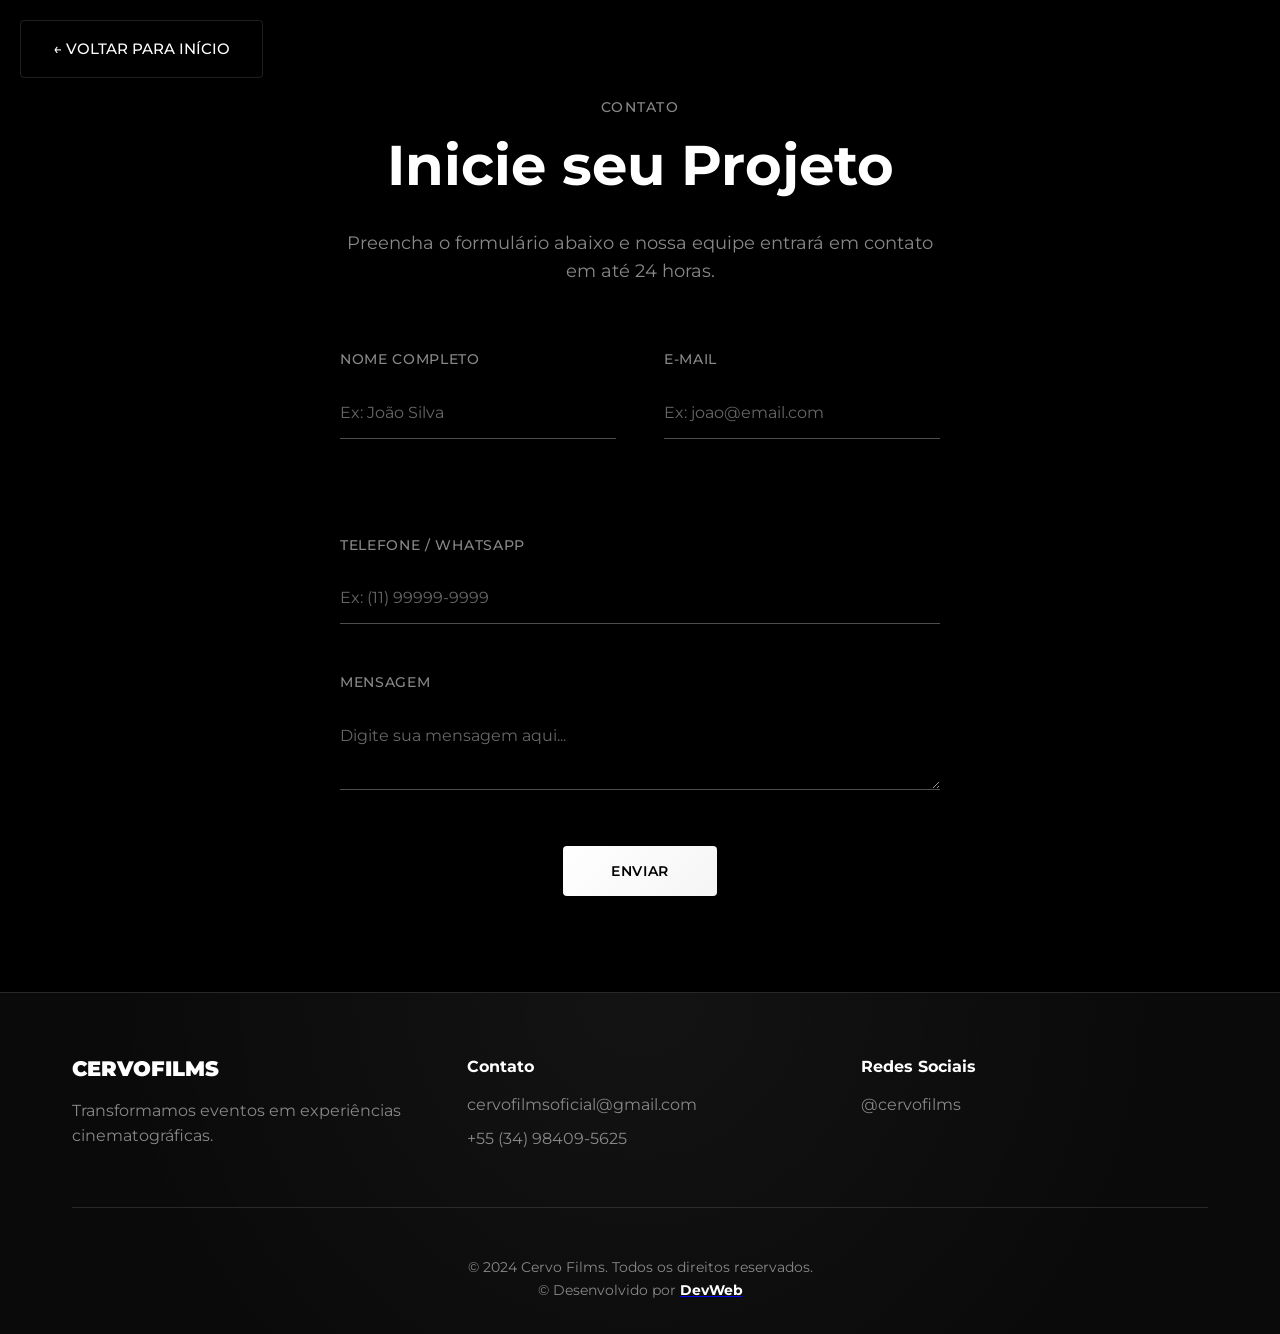
==== commit ed254905: "Add files via upload" ====
--- a/contato.html
+++ b/contato.html
@@ -5,12 +5,8 @@
     <meta name="viewport" content="width=device-width, initial-scale=1.0">
     <title>Contato - Cervo Films</title>
     <meta name="description" content="Entre em contato com a Cervo Films. Transformamos eventos em experiências cinematográficas.">
-    <link rel="stylesheet" href="css/roots.css">
+    <link rel="icon" type="image/png" href="https://pub-6ed96f3ac779487aaa566a1e4d9ecd58.r2.dev/Logo-Parceiros/Logo-CervoFilms-BGTransp.png">
     <link rel="stylesheet" href="styles.css">
-    <link rel="stylesheet" href="css/responsivo.css">
-    <link rel="preconnect" href="https://fonts.googleapis.com">
-    <link rel="preconnect" href="https://fonts.gstatic.com" crossorigin>
-    <link href="https://fonts.googleapis.com/css2?family=Inter:wght@300;400;500;600;700;900&display=swap" rel="stylesheet">
 </head>
 <body>
     <!-- Navigation -->
@@ -53,7 +49,9 @@
                     <p class="contact-subtitle">Preencha o formulário abaixo e nossa equipe entrará em contato em até 24 horas.</p>
                 </div>
                 
-                <form class="contact-form-new">
+                <form class="contact-form-new" action="https://formsubmit.co/ajax/cervofilmsoficial@gmail.com" method="POST" id="contact-form">
+                    <input type="hidden" name="_captcha" value="false">
+                    <input type="hidden" name="_subject" value="Novo contato - Cervo Films">
                     <div class="form-row">
                         <div class="form-group-new">
                             <label for="name">NOME COMPLETO</label>
@@ -75,8 +73,19 @@
                         <textarea id="message" name="message" placeholder="Digite sua mensagem aqui..." required></textarea>
                     </div>
                     
-                    <button type="submit" class="btn-contact-submit">ENVIAR</button>
+                    <button type="submit" class="btn-contact-submit" id="submit-btn">ENVIAR</button>
                 </form>
+                <div id="form-success" class="form-success-wrapper">
+                    <div class="success-check">
+                        <svg viewBox="0 0 52 52" class="success-svg">
+                            <circle class="success-circle" cx="26" cy="26" r="24" fill="none"/>
+                            <path class="success-tick" fill="none" d="M14 27l7 7 16-16"/>
+                        </svg>
+                    </div>
+                    <h2 class="success-title">Mensagem enviada!</h2>
+                    <p class="success-text">Obrigado pelo contato. Nossa equipe retornará em até 24 horas.</p>
+                    <div class="success-confetti" id="confetti-container"></div>
+                </div>
             </div>
         </section>
     </main>
@@ -91,8 +100,8 @@
                 </div>
                 <div class="footer-contact">
                     <h4>Contato</h4>
-                    <p>cervofilms@cervofilm.com</p>
-                    <p>+55 98409-5625</p>
+                    <p>cervofilmsoficial@gmail.com</p>
+                    <p>+55 (34) 98409-5625</p>
                 </div>
                 <div class="footer-social">
                     <h4>Redes Sociais</h4>
@@ -103,6 +112,7 @@
             </div>
             <div class="footer-bottom">
                 <p>&copy; 2024 Cervo Films. Todos os direitos reservados.</p>
+                <p>&copy; Desenvolvido por <a href="https://www.getdevweb.com.br" target="_blank" rel="noopener"><strong>DevWeb</strong></a></p>
             </div>
         </div>
     </footer>
@@ -115,6 +125,6 @@
         <span class="whatsapp-text">Fale Conosco</span>
     </a>
 
-    <script src="script.js"></script>
+    <script src="js/contact-form.js"></script>
 </body>
 </html>
--- a/styles.css
+++ b/styles.css
@@ -1,3010 +1,34 @@
-/* Reset and Base Styles */
-* {
-    margin: 0;
-    padding: 0;
-    box-sizing: border-box;
-}
-
-:root {
-    --color-primary: #ffffff;
-    --color-secondary: #f5f5f5;
-    --color-accent: #ffffff;
-    --color-background: #000000;
-    --color-surface: #0a0a0a;
-    --color-surface-light: #1a1a1a;
-    --color-text: #ffffff;
-    --color-text-muted: #888888;
-    --color-border: #333333;
-    --color-border-soft: rgba(255, 255, 255, 0.12);
-    --color-highlight-soft: rgba(255, 255, 255, 0.06);
-    
-    --spacing-xs: 0.5rem;
-    --spacing-sm: 1rem;
-    --spacing-md: 2rem;
-    --spacing-lg: 3rem;
-    --spacing-xl: 4rem;
-    --spacing-xxl: 6rem;
-    
-    --border-radius-sm: 4px;
-    --border-radius-md: 8px;
-    --border-radius-lg: 12px;
-    
-    --transition-fast: 0.2s ease;
-    --transition-medium: 0.3s ease;
-    --transition-slow: 0.5s ease;
-    
-    --shadow-sm: 0 2px 8px rgba(0, 0, 0, 0.3);
-    --shadow-md: 0 4px 16px rgba(0, 0, 0, 0.4);
-    --shadow-lg: 0 8px 32px rgba(0, 0, 0, 0.5);
-}
-
-html {
-    scroll-behavior: smooth;
-}
-
-body {
-    font-family: var(--font-primary);
-    background-color: var(--color-background);
-    background-image:
-        radial-gradient(900px circle at 15% 10%, rgba(255, 255, 255, 0.06), transparent 55%),
-        radial-gradient(700px circle at 85% 25%, rgba(255, 255, 255, 0.04), transparent 55%),
-        radial-gradient(900px circle at 50% 100%, rgba(255, 255, 255, 0.03), transparent 60%),
-        repeating-linear-gradient(0deg, rgba(255, 255, 255, 0.02), rgba(255, 255, 255, 0.02) 1px, transparent 1px, transparent 140px),
-        repeating-linear-gradient(90deg, rgba(255, 255, 255, 0.015), rgba(255, 255, 255, 0.015) 1px, transparent 1px, transparent 180px);
-    background-attachment: fixed;
-    color: var(--color-text);
-    line-height: 1.6;
-    overflow-x: hidden;
-}
-
-.container {
-    max-width: 1200px;
-    margin: 0 auto;
-    padding: 0 var(--spacing-md);
-}
-
-/* Typography */
-h1, h2, h3, h4, h5, h6 {
-    font-weight: var(--font-weight-semibold);
-    line-height: 1.2;
-    margin-bottom: var(--spacing-sm);
-}
-
-.section-title {
-    font-size: clamp(2rem, 5vw, 3rem);
-    font-weight: var(--font-weight-bold);
-    text-align: center;
-    letter-spacing: -0.02em;
-}
-
-/* Buttons */
-.btn {
-    display: inline-flex;
-    align-items: center;
-    gap: var(--spacing-xs);
-    padding: var(--spacing-sm) var(--spacing-md);
-    border: none;
-    border-radius: var(--border-radius-sm);
-    font-family: var(--font-primary);
-    font-size: 0.95rem;
-    font-weight: var(--font-weight-medium);
-    text-decoration: none;
-    cursor: pointer;
-    transition: all var(--transition-medium);
-    position: relative;
-    overflow: hidden;
-}
-
-.btn-primary {
-    background-color: var(--color-primary);
-    color: var(--color-background);
-}
-
-.btn-primary:hover {
-    background-color: var(--color-secondary);
-    transform: translateY(-2px);
-    box-shadow: var(--shadow-md);
-}
-
-.btn-secondary {
-    background-color: transparent;
-    color: var(--color-primary);
-    border: 1px solid var(--color-border-soft);
-}
-
-.btn-secondary:hover {
-    background-color: var(--color-surface);
-    border-color: var(--color-primary);
-    transform: translateY(-2px);
-}
-
-.btn-whatsapp {
-    background-color: #25d366;
-    color: white;
-    font-size: 1.1rem;
-    padding: var(--spacing-md) var(--spacing-lg);
-}
-
-.btn-whatsapp:hover {
-    background-color: #128c7e;
-    transform: translateY(-3px);
-    box-shadow: var(--shadow-lg);
-}
-
-/* WhatsApp Float Button - Preto e Branco */
-.whatsapp-float {
-    position: fixed;
-    bottom: 20px;
-    right: 20px;
-    width: 60px;
-    height: 60px;
-    background-color: var(--color-primary);
-    color: var(--color-background);
-    border-radius: 50%;
-    display: flex;
-    align-items: center;
-    justify-content: center;
-    text-decoration: none;
-    box-shadow: 0 4px 12px rgba(255, 255, 255, 0.2);
-    z-index: 1000;
-    transition: all 0.3s ease, transform 0.3s ease, opacity 0.3s ease;
-    border: 2px solid var(--color-border-soft);
-    transform: translateY(100px);
-    opacity: 0;
-}
-
-.whatsapp-float.visible {
-    transform: translateY(0);
-    opacity: 1;
-}
-
-.whatsapp-float svg {
-    width: 32px;
-    height: 32px;
-    flex-shrink: 0;
-}
-
-.whatsapp-text {
-    font-size: 0;
-    font-weight: var(--font-weight-semibold);
-    color: var(--color-background);
-    white-space: nowrap;
-    overflow: hidden;
-    transition: all 0.3s ease;
-    opacity: 0;
-}
-
-.whatsapp-float:hover .whatsapp-text {
-    font-size: 0.9rem;
-    margin-left: 8px;
-    opacity: 1;
-}
-
-.whatsapp-float:hover {
-    width: auto;
-    padding: 0 20px;
-    border-radius: 30px;
-    transform: scale(1);
-}
-
-.btn-large {
-    padding: var(--spacing-md) var(--spacing-xl);
-    font-size: 1.1rem;
-}
-
-/* Navigation */
-.header {
-    position: fixed;
-    top: 0;
-    left: 0;
-    width: 100%;
-    z-index: 1000;
-    background: rgba(0, 0, 0, 0.8);
-    backdrop-filter: blur(20px);
-    transition: all 0.3s ease;
-    transform: translateY(-100%);
-    opacity: 0;
-}
-
-.header.visible {
-    transform: translateY(0);
-    opacity: 1;
-}
-
-.header.hidden {
-    transform: translateY(-100%);
-    opacity: 0;
-}
-
-.nav-container {
-    max-width: 1200px;
-    margin: 0 auto;
-    padding: 0 var(--spacing-md);
-    display: flex;
-    justify-content: center;
-    align-items: center;
-    height: 80px;
-    position: relative;
-}
-
-/* Logo Brand - posicionado corretamente */
-.nav-brand {
-    display: flex;
-    align-items: center;
-    position: absolute;
-    left: 20px;
-    top: 50%;
-    transform: translateY(-50%);
-    width: 260px;
-    z-index: 3;
-}
-
-/* Container central para o menu - ocupa todo o centro */
-.nav-center {
-    display: flex;
-    justify-content: center;
-    align-items: center;
-    width: 100%;
-    position: relative;
-    z-index: 5;
-}
-
-/* Efeito REC no canto superior direito da hero */
-.rec-indicator {
-    position: absolute;
-    top: 10px;
-    right: 10px;
-    display: flex;
-    align-items: center;
-    gap: 8px;
-    z-index: 1000;
-    animation: recBlink 1.5s ease-in-out infinite;
-}
-
-.rec-dot {
-    width: 14px;
-    height: 14px;
-    background: #ff0000;
-    border-radius: 50%;
-    box-shadow: 0 0 12px rgba(255, 0, 0, 0.5);
-    animation: recPulse 1s ease-in-out infinite;
-}
-
-.rec-text {
-    color: #ff0000;
-    font-family: 'Poppins', monospace;
-    font-size: 16px;
-    font-weight: var(--font-weight-bold);
-    letter-spacing: 2px;
-    text-shadow: 0 0 10px rgba(255, 0, 0, 0.8);
-    animation: recTextGlow 1.5s ease-in-out infinite;
-}
-
-@keyframes recBlink {
-    0%, 100% { opacity: 1; }
-    50% { opacity: 0.3; }
-}
-
-@keyframes recPulse {
-    0%, 100% { transform: scale(1); }
-    50% { transform: scale(1.2); }
-}
-
-@keyframes recTextGlow {
-    0%, 100% { 
-        text-shadow: 0 0 8px rgba(255, 0, 0, 0.8);
-    }
-    50% { 
-        text-shadow: 0 0 15px rgba(255, 0, 0, 1);
-    }
-}
-
-.brand-link {
-    display: flex;
-    align-items: center;
-    text-decoration: none;
-    transition: all var(--transition-medium);
-}
-
-.brand-logo {
-    height: 60px;
-    width: auto;
-    transition: all var(--transition-medium);
-    position: relative;
-    left: 0;
-    top: 0;
-    transform: none;
-}
-
-.brand-link:hover .brand-logo {
-    transform: scale(1.05);
-    filter: brightness(1.2);
-}
-
-/* Ajuste do menu para centralizar perfeitamente */
-.nav-menu {
-    display: flex;
-    list-style: none;
-    margin: 0;
-    padding: 0;
-    gap: 2rem;
-    align-items: center;
-    position: relative;
-}
-
-/* Botão CTA à direita */
-.nav-cta {
-    position: absolute;
-    right: 80px;
-    top: 50%;
-    transform: translateY(-50%);
-    z-index: 4;
-}
-
-.nav-cta-btn {
-    padding: 0.5rem 1rem;
-    font-size: 0.8rem;
-    font-weight: var(--font-weight-semibold);
-    letter-spacing: 0.05em;
-    text-transform: uppercase;
-    text-decoration: none;
-    transition: all var(--transition-medium);
-    border-radius: var(--border-radius-sm);
-}
-
-.logo {
-    flex: 1;
-}
-
-.logo img{
-    width: 8rem;
-}
-
-.logo h1 {
-    font-size: 1.3rem;
-    font-weight: var(--font-weight-black);
-    letter-spacing: -0.02em;
-    color: var(--color-primary);
-}
-
-.logo span {
-    color: var(--color-primary);
-}
-
-.nav-menu {
-    display: flex;
-    list-style: none;
-    gap: var(--spacing-xl);
-    flex: 2;
-    justify-content: center;
-}
-
-.nav-link {
-    color: var(--color-text);
-    text-decoration: none;
-    font-weight: var(--font-weight-normal);
-    font-size: 0.9rem;
-    letter-spacing: 0.05em;
-    text-transform: uppercase;
-    transition: color var(--transition-fast);
-    position: relative;
-}
-
-.nav-link::after {
-    content: '';
-    position: absolute;
-    bottom: -5px;
-    left: 0;
-    width: 0;
-    height: 1px;
-    background-color: var(--color-primary);
-    transition: width var(--transition-medium);
-}
-
-.nav-link:hover::after {
-    width: 100%;
-}
-
-.nav-contact {
-    flex: 1;
-    display: flex;
-    justify-content: flex-end;
-}
-
-.btn-contact {
-    position: relative;
-    isolation: isolate;
-    background: linear-gradient(135deg, var(--color-primary), var(--color-secondary));
-    background-size: 180% 180%;
-    color: var(--color-background);
-    padding: var(--spacing-xs) var(--spacing-md);
-    border: none;
-    border-radius: var(--border-radius-sm);
-    font-family: var(--font-primary);
-    font-size: 0.8rem;
-    font-weight: var(--font-weight-medium);
-    letter-spacing: 0.05em;
-    text-transform: uppercase;
-    cursor: pointer;
-    transition: all var(--transition-medium);
-    text-decoration: none;
-    box-shadow: 0 10px 22px rgba(0, 0, 0, 0.25);
-    animation: subtlePulse 3s ease-in-out infinite;
-}
-
-.btn-contact:hover {
-    border: 2px solid rgba(255, 255, 255, 0.3);
-    padding: calc(var(--spacing-xs) - 2px) var(--spacing-md);
-    animation: none;
-}
-
-.btn-contact:focus-visible{
-    outline: 2px solid rgba(255, 255, 255, 0.85);
-    outline-offset: 3px;
-    animation: none;
-}
-
-@keyframes subtlePulse {
-    0%, 100% {
-        transform: scale(1);
-    }
-    50% {
-        transform: scale(1.05);
-    }
-}
-
-.nav-toggle {
-    display: none;
-    flex-direction: column;
-    gap: 4px;
-    background: none;
-    border: none;
-    cursor: pointer;
-    padding: 5px;
-    position: absolute;
-    right: 20px;
-    top: 50%;
-    transform: translateY(-50%);
-    z-index: 10;
-}
-
-.nav-toggle span {
-    width: 25px;
-    height: 2px;
-    background-color: var(--color-primary);
-    transition: all var(--transition-medium);
-}
-
-/* Cinema Film Strip */
-.cinema-strip {
-    background: #000;
-    padding: 25px 0;
-    overflow: hidden;
-    position: relative;
-    height: 100px;
-    border-top: 1px solid rgba(255, 255, 255, 0.02);
-    border-bottom: 1px solid rgba(255, 255, 255, 0.02);
-    box-shadow: 
-        inset 0 4px 20px rgba(0, 0, 0, 0.9),
-        0 8px 32px rgba(0, 0, 0, 0.7);
-}
-
-/* Perfurações da fita de filme escuras */
-.cinema-strip::before,
-.cinema-strip::after {
-    content: '';
-    position: absolute;
-    left: 0;
-    right: 0;
-    height: 12px;
-    background: repeating-linear-gradient(
-        90deg,
-        transparent 0 6px,
-        rgba(255, 255, 255, 0.1) 6px 12px,
-        transparent 12px 18px,
-        rgba(255, 255, 255, 0.1) 18px 24px
-    );
-    z-index: 1;
-}
-
-.cinema-strip::before {
-    top: 0;
-    border-bottom: 2px solid rgba(255, 255, 255, 0.05);
-    box-shadow: 0 2px 8px rgba(0, 0, 0, 0.5);
-}
-
-.cinema-strip::after {
-    bottom: 0;
-    border-top: 2px solid rgba(255, 255, 255, 0.05);
-    box-shadow: 0 -2px 8px rgba(0, 0, 0, 0.5);
-}
-
-/* Claquete Cinematográfica ultra dark */
-.clapper-board {
-    position: absolute;
-    left: -150px;
-    top: 50%;
-    transform: translateY(-50%) rotate(-12deg);
-    width: 120px;
-    height: 90px;
-    background: linear-gradient(135deg, #000, #0a0a0a);
-    border: 3px solid rgba(255, 255, 255, 0.05);
-    box-shadow: 
-        0 8px 24px rgba(0, 0, 0, 0.9),
-        inset 0 2px 8px rgba(0, 0, 0, 0.8);
-    z-index: 10;
-    animation: clapperSwing 4s ease-in-out infinite;
-}
-
-.clapper-top {
-    height: 35px;
-    background: linear-gradient(135deg, #0a0a0a, #1a1a1a);
-    border-bottom: 3px solid rgba(255, 255, 255, 0.08);
-    position: relative;
-    overflow: hidden;
-}
-
-.clapper-lines {
-    width: 100%;
-    height: 100%;
-    background: repeating-linear-gradient(
-        45deg,
-        transparent 0 4px,
-        rgba(255, 255, 255, 0.08) 4px 8px,
-        transparent 8px 12px
-    );
-}
-
-.clapper-bottom {
-    height: 55px;
-    display: flex;
-    flex-direction: column;
-    justify-content: center;
-    align-items: center;
-    padding: 8px;
-    gap: 4px;
-}
-
-.clapper-text {
-    font-size: 0.8rem;
-    font-weight: var(--font-weight-black);
-    color: rgba(255, 255, 255, 0.7);
-    text-transform: uppercase;
-    letter-spacing: 0.08em;
-    text-shadow: 0 2px 4px rgba(0, 0, 0, 0.9);
-}
-
-.clapper-scene,
-.clapper-take {
-    font-size: 0.55rem;
-    color: rgba(255, 255, 255, 0.4);
-    text-transform: uppercase;
-    letter-spacing: 0.08em;
-    text-shadow: 0 1px 3px rgba(0, 0, 0, 0.9);
-}
-
-@keyframes clapperSwing {
-    0%, 100% {
-        transform: translateY(-50%) rotate(-12deg);
-    }
-    50% {
-        transform: translateY(-50%) rotate(-8deg);
-    }
-}
-
-.film-track {
-    display: flex;
-    animation: scroll 18s linear infinite;
-    position: relative;
-    z-index: 2;
-    height: 100%;
-    align-items: center;
-}
-
-.film-content {
-    display: flex;
-    gap: 60px;
-    padding: 0 40px;
-    white-space: nowrap;
-}
-
-.film-item {
-    display: inline-flex;
-    align-items: center;
-    gap: 12px;
-    font-size: 0.85rem;
-    font-weight: var(--font-weight-bold);
-    letter-spacing: 0.1em;
-    text-transform: uppercase;
-    color: rgba(255, 255, 255, 0.6);
-    padding: 12px 24px;
-    background: transparent;
-    border: none;
-    border-radius: 0;
-    transition: all 0.4s cubic-bezier(0.175, 0.885, 0.32, 1.275);
-    position: relative;
-    overflow: hidden;
-    backdrop-filter: none;
-    box-shadow: none;
-}
-
-/* Efeito shine sutil nos itens */
-.film-item::before {
-    content: '';
-    position: absolute;
-    top: 0;
-    left: -100%;
-    width: 100%;
-    height: 100%;
-    background: linear-gradient(90deg, transparent, rgba(255, 255, 255, 0.05), transparent);
-    transition: left 0.8s ease;
-}
-
-.film-item:hover {
-    color: rgba(255, 255, 255, 0.8);
-    background: transparent;
-    border: none;
-    transform: scale(1.05) translateY(-2px);
-    box-shadow: none;
-}
-
-.film-item:hover::before {
-    left: 100%;
-}
-
-@keyframes scroll {
-    0% {
-        transform: translateX(0);
-    }
-    100% {
-        transform: translateX(-50%);
-    }
-}
-
-/* Pausar animação no hover */
-.cinema-strip:hover .film-track {
-    animation-play-state: paused;
-}
-
-/* Responsive */
-@media (max-width: 768px) {
-    .cinema-strip {
-        height: 80px;
-        padding: 20px 0;
-    }
-    
-    .film-item {
-        font-size: 0.75rem;
-        padding: 10px 20px;
-        gap: 10px;
-    }
-    
-    .film-content {
-        gap: 40px;
-        padding: 0 30px;
-    }
-    
-    .clapper-board {
-        width: 100px;
-        height: 75px;
-        left: -120px;
-    }
-}
-
-@media (max-width: 480px) {
-    .cinema-strip {
-        height: 60px;
-        padding: 15px 0;
-    }
-    
-    .film-item {
-        font-size: 0.65rem;
-        padding: 8px 16px;
-        gap: 8px;
-    }
-    
-    .film-content {
-        gap: 30px;
-        padding: 0 20px;
-    }
-    
-    .clapper-board {
-        width: 80px;
-        height: 60px;
-        left: -100px;
-    }
-}
-
-/* Responsive Film Strip */
-@media (max-width: 768px) {
-    .film-content {
-        gap: var(--spacing-lg);
-        padding: 0 var(--spacing-md);
-    }
-    
-    .film-item {
-        font-size: 0.8rem;
-        padding: var(--spacing-xs) var(--spacing-sm);
-    }
-}
-
-@media (max-width: 480px) {
-    .film-content {
-        gap: var(--spacing-md);
-        padding: 0 var(--spacing-sm);
-    }
-    
-    .film-item {
-        font-size: 0.75rem;
-        padding: 0.5rem var(--spacing-sm);
-    }
-}
-
-/* Hero Section */
-.hero {
-    position: relative;
-    height: 100vh;
-    display: flex;
-    align-items: center;
-    justify-content: center;
-    overflow: hidden;
-    background: linear-gradient(
-        to bottom,
-        rgba(0, 0, 0, 0.3) 0%,
-        rgba(0, 0, 0, 0.5) 50%,
-        rgba(0, 0, 0, 0.7) 100%
-    );
-}
-
-/* Video Background */
-.video-background {
-    position: absolute;
-    top: 0;
-    left: 0;
-    width: 100%;
-    height: 100%;
-    z-index: 1;
-}
-
-.video-iframe {
-    position: absolute;
-    top: 50%;
-    left: 50%;
-    width: 100vw;
-    height: 56.25vw; /* 16:9 aspect ratio */
-    min-width: 100%;
-    min-height: 100%;
-    transform: translate(-50%, -50%);
-    pointer-events: none;
-}
-
-/* Video Overlay */
-.video-overlay {
-    position: absolute;
-    top: 0;
-    left: 0;
-    width: 100%;
-    height: 100%;
-    background: linear-gradient(
-        135deg,
-        rgba(0, 0, 0, 0.85) 0%,
-        rgba(0, 0, 0, 0.75) 50%,
-        rgba(0, 0, 0, 0.85) 100%
-    );
-    z-index: 2;
-}
-
-.hero-overlay {
-    position: absolute;
-    top: 0;
-    left: 0;
-    width: 100%;
-    height: 100%;
-    background: linear-gradient(
-        to bottom,
-        rgba(0, 0, 0, 0.4) 0%,
-        rgba(0, 0, 0, 0.6) 50%,
-        rgba(0, 0, 0, 0.8) 100%
-    );
-    z-index: 3;
-}
-
-.hero-content {
-    position: relative;
-    z-index: 4;
-    text-align: center;
-    max-width: 1100px;
-    padding: 0 var(--spacing-md);
-    animation: fadeInUp 1s ease;
-    margin: 0 auto;
-}
-
-.hero-label {
-    font-size: 0.75rem;
-    font-weight: var(--font-weight-medium);
-    letter-spacing: 0.25em;
-    text-transform: uppercase;
-    color: var(--color-accent);
-    margin-bottom: var(--spacing-sm);
-    opacity: 0;
-    animation: fadeInUp 1s ease forwards;
-    animation-delay: 0.8s;
-    position: relative;
-    padding-bottom: 0.75rem;
-}
-
-.hero-label::after {
-    content: '';
-    position: absolute;
-    bottom: 0;
-    left: 50%;
-    transform: translateX(-50%);
-    width: 280px;
-    height: 2px;
-    background: linear-gradient(90deg, 
-        transparent 0%, 
-        var(--color-accent) 20%, 
-        var(--color-accent) 80%, 
-        transparent 100%
-    );
-    box-shadow: 0 0 10px rgba(201, 169, 110, 0.5);
-    opacity: 0;
-    animation: fadeInLine 1s ease forwards;
-    animation-delay: 1s;
-}
-
-@keyframes fadeInLine {
-    from {
-        opacity: 0;
-        width: 0;
-    }
-    to {
-        opacity: 1;
-        width: 280px;
-    }
-}
-
-.hero-title {
-    font-size: clamp(1.8rem, 4.5vw, 3.5rem);
-    font-weight: var(--font-weight-bold);
-    line-height: 1.15;
-    margin-bottom: 1rem;
-    letter-spacing: -0.01em;
-    color: #ffffff;
-    text-shadow: 0 2px 15px rgba(0, 0, 0, 0.9);
-    text-transform: uppercase;
-    text-align: center;
-}
-
-.title-line {
-    display: block;
-    white-space: nowrap;
-}
-
-.hero-subtitle {
-    font-size: clamp(0.85rem, 1.4vw, 1rem);
-    color: rgba(255, 255, 255, 0.75);
-    margin-bottom: var(--spacing-lg);
-    font-weight: var(--font-weight-light);
-    max-width: 100%;
-    margin-left: auto;
-    margin-right: auto;
-    letter-spacing: 0.01em;
-    text-shadow: 0 1px 5px rgba(0, 0, 0, 0.8);
-    line-height: 1.6;
-    white-space: nowrap;
-}
-
-/* Logo da Cervo Films na Hero - glass liquid effect */
-.hero-logo {
-    display: flex;
-    justify-content: center;
-    margin-bottom: 2rem;
-    opacity: 0;
-    transform: translateY(30px);
-    animation: fadeInUp 1s ease forwards;
-    animation-delay: 0.5s;
-}
-
-.hero-logo-img {
-    height: 100px;
-    width: auto;
-
-}
 
 
-.hero-buttons {
-    display: flex;
-    gap: var(--spacing-md);
-    justify-content: center;
-    flex-wrap: wrap;
-    opacity: 0;
-    transform: translateY(30px);
-    animation: fadeInUp 1s ease forwards;
-    animation-delay: 1.2s;
-}
-
-.btn-hero-primary {
-    background-color: var(--color-primary);
-    color: var(--color-background);
-    padding: var(--spacing-sm) var(--spacing-lg);
-    border: none;
-    border-radius: var(--border-radius-sm);
-    font-family: var(--font-primary);
-    font-size: 0.9rem;
-    font-weight: var(--font-weight-medium);
-    letter-spacing: 0.05em;
-    text-transform: uppercase;
-    cursor: pointer;
-    transition: all var(--transition-medium);
-    text-decoration: none;
-}
-
-.btn-hero-primary:hover {
-    background-color: var(--color-secondary);
-    transform: translateY(-2px);
-}
-
-/* Responsive Video */
-@media (max-width: 768px) {
-    .video-iframe {
-        width: 177.78vh; /* 16:9 aspect ratio for mobile */
-        height: 100vh;
-    }
-    
-    .hero-buttons {
-        flex-direction: column;
-        align-items: center;
-    }
-    
-    .btn-hero-primary {
-        width: 200px;
-    }
-    
-    /* Logo responsivo posicionado corretamente */
-    .brand-logo {
-        height: 45px;
-    }
-    
-    .nav-brand {
-        left: 15px;
-        width: 180px;
-    }
-    
-    /* Menu centralizado responsivo */
-    .nav-menu {
-        gap: var(--spacing-md);
-    }
-    
-    /* Botão CTA oculto em mobile */
-    .nav-cta {
-        display: none;
-    }
-    
-    /* Logo da Cervo Films menor responsiva */
-    .hero-logo-img {
-        height: 80px;
-        padding: 18px;
-    }
-    
-    .nav-container {
-        padding: 0 var(--spacing-sm);
-    }
-}
-
-@media (max-width: 480px) {
-    /* Logo mobile posicionado corretamente */
-    .brand-logo {
-        height: 35px;
-    }
-    
-    .nav-brand {
-        left: 10px;
-        width: 130px;
-    }
-    
-    /* Menu centralizado mobile */
-    .nav-menu {
-        gap: var(--spacing-sm);
-        font-size: 0.9rem;
-    }
-    
-    /* Logo da Cervo Films em mobile */
-    .hero-logo-img {
-        height: 60px;
-    }
-    
-    .nav-container {
-        height: 70px;
-    }
-}
-
-.btn-hero-secondary {
-    background-color: transparent;
-    color: var(--color-primary);
-    padding: var(--spacing-sm) var(--spacing-lg);
-    border: 1px solid var(--color-primary);
-    border-radius: var(--border-radius-sm);
-    font-family: var(--font-primary);
-    font-size: 0.9rem;
-    font-weight: var(--font-weight-medium);
-    letter-spacing: 0.05em;
-    text-transform: uppercase;
-    cursor: pointer;
-    transition: all var(--transition-medium);
-    text-decoration: none;
-}
-
-.btn-hero-secondary:hover {
-    background-color: var(--color-primary);
-    color: var(--color-background);
-    transform: translateY(-2px);
-}
-
-.scroll-indicator {
-    position: absolute;
-    bottom: 30px;
-    left: 50%;
-    transform: translateX(-50%);
-    display: flex;
-    flex-direction: column;
-    align-items: center;
-    gap: var(--spacing-xs);
-    animation: bounce 2s infinite;
-}
-
-.scroll-text {
-    color: var(--color-text-muted);
-    font-size: 0.7rem;
-    letter-spacing: 0.1em;
-    text-transform: uppercase;
-}
-
-.scroll-arrow {
-    width: 20px;
-    height: 30px;
-    border: 1px solid var(--color-text-muted);
-    border-radius: 10px;
-    position: relative;
-}
-
-.scroll-arrow::before {
-    content: '';
-    position: absolute;
-    top: 8px;
-    left: 50%;
-    transform: translateX(-50%);
-    width: 4px;
-    height: 4px;
-    background-color: var(--color-text-muted);
-    border-radius: 50%;
-    animation: scroll-dot 2s infinite;
-}
-
-@keyframes bounce {
-    0%, 20%, 50%, 80%, 100% {
-        transform: translateX(-50%) translateY(0);
-    }
-    40% {
-        transform: translateX(-50%) translateY(-10px);
-    }
-    60% {
-        transform: translateX(-50%) translateY(-5px);
-    }
-}
-
-@keyframes scroll-dot {
-    0% {
-        top: 8px;
-        opacity: 1;
-    }
-    100% {
-        top: 20px;
-        opacity: 0;
-    }
-}
-
-/* About Section */
-.about {
-    padding: 5rem 0;
-    position: relative;
-    overflow: hidden;
-    min-height: 500px;
-}
-
-/* Video Background */
-.about-video-bg {
-    position: absolute;
-    inset: 0;
-    z-index: 0;
-    overflow: hidden;
-    pointer-events: none;
-}
-
-.about-video-iframe {
-    position: absolute;
-    top: 50%;
-    left: 50%;
-    width: 110vw;
-    height: 110vh;
-    min-width: 110%;
-    min-height: 110%;
-    transform: translate(-50%, -50%);
-    border: 0;
-    pointer-events: none;
-}
-
-/* Video Overlay */
-.about-overlay {
-    position: absolute;
-    inset: 0;
-    background: rgba(0, 0, 0, 0.65);
-    z-index: 1;
-    pointer-events: none;
-}
-
-.about::before {
-    content: '';
-    position: absolute;
-    inset: 0;
-    background: rgba(0,0,0,0.7);
-    z-index: 0;
-    pointer-events: none;
-    display: none;
-}
-
-.about-content {
-    position: relative;
-    z-index: 2;
-    display: grid;
-    grid-template-columns: 1fr;
-    gap: 2rem;
-    max-width: 1020px;
-    padding: 0;
-    border-radius: 0;
-    background: transparent;
-    border: none;
-    backdrop-filter: none;    
-}
-
-/* Glass Card Effect */
-.glass-card {
-    background: rgba(10, 10, 10, 0.45);
-    backdrop-filter: blur(2px);
-    -webkit-backdrop-filter: blur(20px);
-    border: 1px solid rgba(255, 255, 255, 0.08);
-    border-radius: 20px;
-    padding: 2.5rem;
-}
-
-.about-label {
-    display: inline-block;
-    font-size: 0.75rem;
-    letter-spacing: 0.15em;
-    font-weight: var(--font-weight-bold);
-    text-transform: uppercase;
-    color: var(--color-accent, rgba(255, 255, 255, 0.6));
-    margin-bottom: 0.75rem;
-    padding: 6px 14px;
-    border: 1px solid rgba(255, 255, 255, 0.12);
-    border-radius: 20px;
-    background: rgba(255, 255, 255, 0.04);
-}
-
-.about-text {
-    display: flex;
-    flex-direction: column;
-    align-items: flex-start;
-    justify-content: center;
-}
-
-.about-text .section-title {
-    margin-bottom: 1.2rem;
-}
-
-.about-description:not(:last-child){
-    margin-bottom: .5rem;
-}
-
-.about-text strong {
-    color: var(--color-primary);
-    font-weight: var(--font-weight-semibold);
-}
-
-.about-description {
-    font-size: 1.1rem;
-    color: var(--color-text-muted);
-    line-height: 1.8;
-}
-
-
-.about-stats {
-    display: grid;
-    grid-template-columns: repeat(3, 1fr);
-    gap: 0 var(--spacing-md);
-}
-
-.stat {
-    text-align: center;
-    padding: 1.9rem;
-    background: rgba(10, 10, 10, 0.45);
-    backdrop-filter: blur(2px);
-    -webkit-backdrop-filter: blur(20px);
-    border: 1px solid rgba(255, 255, 255, 0.08);
-    border-radius: 20px;
-    transition: transform var(--transition-medium);
-}
-
-.stat:hover {
-    transform: translateY(-5px);
-}
-
-.stat-number {
-    display: block;
-    font-size: 2.5rem;
-    font-weight: var(--font-weight-black);
-    color: var(--color-primary);
-    margin-bottom: var(--spacing-xs);
-}
-
-.stat-label {
-    font-size: 0.9rem;
-    color: var(--color-text-muted);
-    text-transform: uppercase;
-    letter-spacing: 0.05em;
-}
-
-.services{
-    padding:var(--spacing-xxl) 0;
-    flex-wrap:wrap; 
-    display: flex;
-    flex-direction: column;
-    align-items: center;
-    position:relative;
-}
-
-.services::before{
-    content:'';
-    position:absolute;
-    inset:0;
-    background:
-        radial-gradient(900px circle at 15% 0%, rgba(255, 255, 255, 0.05), transparent 55%),
-        radial-gradient(700px circle at 85% 20%, rgba(255, 255, 255, 0.03), transparent 60%);
-    pointer-events:none;
-    z-index:0;
-}
-
-.services .container,
-.services-grid{
-    position:relative;
-    z-index:1;
-}
-
-.services-grid{
-    display:grid;
-    grid-template-columns: repeat(3, 1fr);
-    gap:var(--spacing-lg);
-    width:100%;
-    position:relative;
-}
+@import "css/root_reset/reset_globalTags.css";
+@import "css/root_reset/tipography.css";
+@import "css/root_reset/variables.css";
+@import "css/utilities.css";
 
 /* ================= */
-/* SERVICE CARD */
-/* ================= */
 
-
-.service-card{
-    position:relative;
-    overflow:hidden;
-    border-radius:16px;
-    cursor:pointer;
-    background-color:var(--color-surface);
-    padding:2rem;
-    border:1px solid var(--color-border-soft);
-    text-align:center;
-    will-change: transform;
-    transition: transform 0.25s ease, box-shadow 0.25s ease, border-color 0.25s ease;
-}
-
-.service-card::after{
-    content:"Ver mais";
-    position:absolute;
-    top:14px;
-    right:14px;
-    font-size:0.65rem;
-    letter-spacing:0.04em;
-    text-transform:uppercase;
-    color:rgba(255,255,255,0.9);
-    background:rgba(0,0,0,0.45);
-    border:1px solid rgba(255,255,255,0.15);
-    padding:6px 8px;
-    border-radius:999px;
-    backdrop-filter: blur(6px);
-    transform:translateY(0);
-    opacity:0.9;
-    transition: opacity 0.2s ease, transform 0.2s ease, background 0.2s ease;
-    pointer-events:none;
-}
-
-.service-card:not(.active):not(.expanded):hover::after{
-    opacity:1;
-    transform:translateY(-1px);
-    background:rgba(0,0,0,0.6);
-}
-
-.service-card.active::after,
-.service-card.expanded::after{
-    content:"Fechar";
-    opacity:0.95;
-}
-
-.service-card:focus-visible{
-    outline:2px solid var(--color-primary);
-    outline-offset:3px;
-}
-
-/* hover */
-
-.service-card:not(.active):not(.expanded):hover{
-    transform:none;
-    border-color:var(--color-primary);
-    box-shadow:var(--shadow-lg);
-}
-
-.service-card.active:hover,
-.service-card.expanded:hover{
-    transform:none;
-}
-
-.service-card.expanded .containerVideo{
-    display: block;
-}
-
-/* expandido */
-
-.service-card.expanded{
-    display:flex;
-    align-items:flex-start;
-    gap:var(--spacing-xl);
-    text-align:left;
-    grid-column: 1 / -1;
-}
-
-.service-card-content{
-    flex:1;
-    min-width:0;
-}
-
-/* ================= */
-/* SERVICE ICON */
-/* ================= */
-
-.service-icon{
-
-    width:60px;
-    height:60px;
-
-    margin:0 auto var(--spacing-md);
-
-    display:flex;
-
-    align-items:center;
-    justify-content:center;
-
-    background-color:var(--color-primary);
-
-    border-radius:50%;
-
-    color:var(--color-background);
-
-    transition: ease-in-out;
-
-}
-
-.service-icon svg{
-    width:30px;
-    height:30px;
-}
-
-/* ================= */
-/* TEXTOS */
-/* ================= */
-
-.service-title{
-    font-size:1.3rem;
-    margin-bottom:var(--spacing-sm);
-    color:var(--color-primary);
-}
-
-.service-description{
-    color:var(--color-text-muted);
-    line-height:1.6;
-}
-
-.service-preview{
-    list-style:none;
-    padding:0;
-    margin:var(--spacing-md) 0 0;
-    text-align:left;
-}
-
-.service-preview li{
-    color:var(--color-text-muted);
-    margin-bottom:.5rem;
-    line-height:1.4;
-    position:relative;
-    padding-left:20px;
-}
-
-.service-preview li::before{
-    content:"";
-    width:6px;
-    height:6px;
-    background:var(--color-primary);
-    border-radius:50%;
-    position:absolute;
-    left:0;
-    top:8px;
-}
-
-/* ================= */
-/* EXPANDED CONTENT */
-/* ================= */
-
-.service-expanded-content{
-    display:flex;
-    gap:var(--spacing-xl);
-    opacity:0;
-    transform:translateY(8px);
-    max-height:0;
-    overflow:hidden;
-    transition: opacity 0.25s ease, transform 0.25s ease, max-height 0.35s ease;
-    will-change: opacity, transform;
-}
-
-.service-card.active .service-expanded-content,
-.service-card.expanded .service-expanded-content{
-    opacity:1;
-    transform:translateY(0);
-    max-height:600px;
-    margin-top:var(--spacing-lg);
-}
-
-/* ================= */
-/* LISTAS */
-/* ================= */
-
-.service-features h4,
-.service-differentials h4{
-
-    color:var(--color-primary);
-
-    margin-bottom:var(--spacing-sm);
-
-    font-size:1.1rem;
-
-}
-
-.service-features ul,
-.service-differentials ul{
-
-    list-style:none;
-
-    padding:0;
-
-}
-
-.service-features li,
-.service-differentials li{
-
-    color:var(--color-text-muted);
-
-    margin-bottom:.6rem;
-
-    line-height:1.5;
-
-    position:relative;
-
-    padding-left:20px;
-
-}
-
-.service-features li::before,
-.service-differentials li::before{
-
-    content:"";
-
-    width:6px;
-    height:6px;
-
-    background:var(--color-primary);
-
-    border-radius:50%;
-
-    position:absolute;
-
-    left:0;
-    top:8px;
-
-}
-
-
-.containerVideo {
-    width: 320px;
-    flex-shrink: 0;
-    display: none;
-    height: 27rem;
-    position: relative;
-    border-radius: 12px;
-    overflow: hidden;
-    background: var(--color-surface);
-    box-shadow: var(--shadow-md);
-    margin-top: 5rem;
-}
-
-.gallery-track {
-    display: flex;
-    height: 100%;
-    transition: transform 0.8s cubic-bezier(0.25, 0.46, 0.45, 0.94);
-    will-change: transform;
-}
-
-.gallery-slide {
-    position: relative;
-    width: 100%;
-    height: 100%;
-    flex-shrink: 0;
-}
-
-.gallery-slide img {
-    width: 100%;
-    height: 100%;
-    object-fit: cover;
-}
-
-.slide-title {
-    position: absolute;
-    bottom: 0;
-    left: 0;
-    right: 0;
-    background: linear-gradient(transparent, rgba(0, 0, 0, 0.85));
-    color: white;
-    padding: 2rem 1.5rem 1.5rem;
-    font-size: 1.1rem;
-    font-weight: var(--font-weight-semibold);
-    line-height: 1.3;
-    transform: translateY(100%);
-    opacity: 0;
-    transition: all 0.4s cubic-bezier(0.25, 0.46, 0.45, 0.94) 0.2s;
-    backdrop-filter: blur(4px);
-}
-
-.gallery-slide.active .slide-title {
-    transform: translateY(0);
-    opacity: 1;
-}
-
-.gallery-indicators {
-    position: absolute;
-    top: 1rem;
-    right: 1rem;
-    background: rgba(0, 0, 0, 0.7);
-    color: white;
-    padding: 0.5rem 0.75rem;
-    border-radius: 20px;
-    font-size: 0.85rem;
-    font-weight: var(--font-weight-medium);
-    backdrop-filter: blur(10px);
-    z-index: 10;
-    opacity: 0;
-    transition: opacity 0.3s ease;
-}
-
-.service-card.expanded .gallery-indicators {
-    opacity: 1;
-}
-
-/* Responsivo */
-@media (max-width: 768px) {
-    .containerVideo {
-        width: 100%;
-        max-width: 400px;
-        height: 22rem;
-        margin: 0 auto;
-    }
-    
-    .slide-title {
-        font-size: 1rem;
-        padding: 1.5rem 1.25rem 1.25rem;
-    }
-}
-
-/* quando existir um card ativo */
-.services-grid.has-active .service-card:not(.active){
-    opacity:0;
-    pointer-events:none;
-    transform:scale(.98);
-    transition:opacity .25s ease, transform .25s ease;
-    position:absolute;
-    inset:0;
-    z-index:0;
-}
-
-/* card ativo permanece visível */
-.services-grid.has-active .service-card.active{
-    opacity:1;
-    pointer-events:auto;
-    transform:scale(1);
-    position:relative;
-    z-index:1;
-}
-
-/* Team Section */
-
-
-.team-grid{
-    display:flex;
-    flex-wrap:wrap;
-    justify-content:center;
-
-    width:100vw;
-    margin-left:calc(50% - 50vw);
-    margin-right:calc(50% - 50vw);
-
-    padding-inline:5rem;
-}
-
-
-/* ===== DESKTOP ===== */
-
-/* padrão 4 */
-.team-card{
-    flex:0 0 25%;
-    position:relative;
-    aspect-ratio:3/4;
-    overflow:hidden;
-}
-
-
-/* primeira linha 3 */
-.team-card:nth-child(-n+3){
-    flex:0 0 33.333%;
-    /* height: 28rem; */
-}
-
-
-/* ===== TABLET ===== */
-
-@media (max-width:900px){
-
-.team-card{
-    flex:0 0 50%;
-}
-
-.team-card:nth-child(-n+3){
-    flex:0 0 50%;
-    height: auto;
-}
-
-}
-
-
-/* ===== MOBILE ===== */
-
-@media (max-width:500px){
-
-.team-grid{
-    padding-inline:1rem;
-}
-
-.team-card{
-    flex:0 0 50%;
-}
-
-.team-card:nth-child(-n+3){
-    flex:0 0 50%;
-    height: auto;
-}
-
-}
-
-
-/* CARD IMAGE */
-
-.team-card img{
-    width:100%;
-    height:100%;
-    object-fit:cover;
-    object-position:center 30%;
-    transition:transform .4s ease, filter .4s ease;
-    filter: grayscale(100%);
-}
-
-.team-card:hover img{
-    transform:scale(1.05);
-    filter: grayscale(0%);
-}
-
-
-/* OVERLAY */
-
-.team-card::after{
-    content:"";
-    position:absolute;
-    inset:0;
-
-    background:linear-gradient(
-        to top,
-        rgba(0,0,0,0.8) 0%,
-        rgba(0,0,0,0.4) 30%,
-        transparent 60%
-    );
-}
-
-.team-overlay{
-    position:absolute;
-    bottom:20px;
-    left:20px;
-
-    z-index:2;
-    color:white;
-}
-
-
-/* TEXT */
-
-.team-name{
-    font-family: 'EB Garamond', serif;
-    font-weight: var(--font-weight-medium);
-    font-size: var(--font-size-md);
-    font-style: italic;
-    letter-spacing: var(--letter-spacing-normal);
-    line-height: var(--line-height-normal);
-}
-
-.team-role{
-    font-family: var(--font-primary);
-    font-size: var(--font-size-sm);
-    font-weight: var(--font-weight-normal);
-    opacity: 0.8;
-    letter-spacing: var(--letter-spacing-normal);
-}
-
-
-/* Differentials Section */
-
- /* =========================
-SECTION
-========================= */
-
-.differentials{
-    padding:var(--spacing-xxl) 0;
-    background:var(--color-surface);
-}
-
-.differentials .container{
-    max-width:1550px;
-    margin:auto;
-}
-
-/* =========================
-HEADER
-========================= */
-
-.section-header{
-    text-align:center;
-    margin-bottom:var(--spacing-xl);
-}
-
-.section-badge{
-    font-size:.8rem;
-    letter-spacing:2px;
-    font-weight:700;
-    text-transform:uppercase;
-    color:var(--color-primary);
-    display:block;
-    margin-bottom:10px;
-}
-
-.section-title{
-    font-size:clamp(2rem,4vw,2.6rem);
-}
-
-.gradient-text{
-    background:linear-gradient(135deg,var(--color-primary),var(--color-secondary));
-    -webkit-background-clip:text;
-    -webkit-text-fill-color:transparent;
-}
-
-/* =========================
-GRID (3 CARDS)
-========================= */
-
-.differentials-carousel{
-
-    display:grid;
-
-    grid-template-columns:repeat(3,1fr);
-
-    gap:32px;
-
-    margin-top:40px;
-
-}
-
-/* =========================
-CARD
-========================= */
-/* ========================================
-   LEICA CAMERA CARDS - CSS COMPLETO
-======================================== */
-
-/* Card Principal */
-.leica-camera-card {
-    background: #151515;
-    border-radius: var(--radius-xl);
-    border: 1px solid rgba(255,255,255,.06);
-    padding: 32px;
-    display: flex;
-    flex-direction: column;
-    gap: 24px;
-    min-height: 420px;
-    transition: all .3s ease;
-    position: relative;
-    overflow: hidden;
-}
-
-/* LUZ DE GRAVAÇÃO DA CÂMERA */
-.recording-light {
-    position: absolute;
-    top: 16px;
-    right: 16px;
-    width: 10px;
-    height: 10px;
-    background: var(--color-accent);
-    border-radius: 50%;
-    opacity: 0;
-    transform: scale(0);
-    box-shadow: 0 0 0 0 var(--color-primary);
-    transition: all .3s cubic-bezier(0.34, 1.56, 0.64, 1);
-    z-index: 3;
-}
-
-.leica-camera-card:hover .recording-light {
-    opacity: 1;
-    transform: scale(1);
-    animation: recordingPulse 1.5s infinite;
-}
-
-@keyframes recordingPulse {
-    0% { box-shadow: 0 0 0 0 rgba(255,255,255,.7); }
-    70% { box-shadow: 0 0 0 8px rgba(255,255,255,0); }
-    100% { box-shadow: 0 0 0 0 rgba(255,255,255,0); }
-}
+@import "css/components/header.css";
+@import "css/components/buttons.css";
+@import "css/components/footer.css";
 
 
 
-/* HOVER PRINCIPAL */
-.leica-camera-card:hover {
-    transform: translateY(-6px);
-    box-shadow: 0 20px 45px rgba(0,0,0,.6);
-    border-color: var(--color-primary);
+/* ================= */
 
-    background-color:  rgba(255,255,255,.1);
-}
+@import "css/PageSectioms/contatoPage/contato.css";
 
 
+/* ================= */
 
-@keyframes sheinShine {
-    0% { left: -100%; }
-    100% { left: 100%; }
-}
-
-/* DIVISORES ELEGANTE */
-.card-section {
-    position: relative;
-}
-
-.card-section:not(:first-child)::before {
-    content: '';
-    position: absolute;
-    top: -12px;
-    left: 0;
-    right: 0;
-    height: 1px;
-    background: linear-gradient(90deg, transparent, rgba(255,255,255,.08), transparent);
-    opacity: 0;
-    transition: opacity .3s ease;
-}
-
-.card-section:not(:first-child)::after {
-    content: '';
-    position: absolute;
-    top: -11px;
-    left: 8px;
-    width: 4px;
-    height: 4px;
-    background: rgba(255,255,255,.12);
-    border-radius: 50%;
-    opacity: 0;
-    transition: opacity .3s ease;
-}
-
-.card-section:not(:first-child)::after {
-    right: 8px;
-    left: auto;
-}
-
-.leica-camera-card:hover .card-section:not(:first-child)::before,
-.leica-camera-card:hover .card-section:not(:first-child)::after {
-    opacity: 1;
-}
-
-/* HEADER DO CONTEÚDO */
-.card-header {
-    padding-bottom: 16px;
-    border-bottom: 1px solid var(--color-accent);
-    margin-bottom: 16px;
-    position: relative;
-}
-
-.card-header::after {
-    content: '';
-    position: absolute;
-    bottom: -1px;
-    left: 0;
-    right: 0;
-    height: 1px;
-    background: linear-gradient(90deg, transparent, var(--color-accent) 50%, transparent);
-    opacity: 0;
-    transition: opacity .3s ease;
-}
-
-.leica-camera-card:hover .card-header::after {
-    opacity: 1;
-}
-
-/* ÍCONE DO DIFERENCIAL */
-.differential-icon {
-    width: 48px;
-    height: 48px;
-    background: rgba(255,255,255,.08);
-    border-radius: 12px;
-    display: flex;
-    align-items: center;
-    justify-content: center;
-    margin-bottom: 12px;
-    transition: all .3s ease;
-}
-
-.leica-camera-card:hover .differential-icon {
-    background: rgba(255,255,255,.1);
-    box-shadow: 0 0 20px rgba(255,255,255,.2);
-}
-
-/* TÍTULO DO DIFERENCIAL */
-.differential-title {
-    font-size: 22px;
-    font-weight: var(--font-weight-bold);
-    color: #fff;
-    margin: 0 0 8px 0;
-    line-height: 1.2;
-}
-
-/* DESCRIÇÃO */
-.differential-description {
-    color: rgba(255,255,255,.85);
-    line-height: 1.6;
-    margin: 0 0 16px 0;
-    font-size: 15px;
-}
-
-/* SPANS ELEGANTE (VERSÃO FINAL) */
-/* SPANS LEGÍVEIS E PERFEITOS (CORRIGIDO) */
-.feature-item {
-    display: inline-flex;
-    align-items: center;
-    gap: 6px;
-    padding: 6px 14px;
-    background: rgba(20,20,20,.8);
-    border: 1px solid var(--color-accent);
-    border-radius: 24px;
-    font-size: 13px;
-    font-weight: var(--font-weight-semibold);
-    color: var(--color-accent);
-    transition: all .25s ease;
-    opacity: 1;
-    margin-right: 8px;
-    margin-bottom: 8px;
-    backdrop-filter: blur(10px);
-}
-
-.leica-camera-card:hover .feature-item {
-    background: rgba(255,255,255,.1);
-    border-color: rgba(255,255,255,.3);
-    color: var(--color-accent);
-    box-shadow: 0 4px 16px rgba(255,255,255,.2);
-    transform: translateY(-1px);
-}
-
-.differential-description strong {
-    color: var(--color-accent);
-    font-weight: var(--font-weight-bold);
-    text-shadow: none;
-}
-
-/* REMOVIDO gradiente do texto dos spans para legibilidade */
-.feature-item {
-    /* Sem gradiente no texto - cor sólida */
-    color: var(--color-accent) !important;
-    -webkit-text-fill-color: var(--color-accent) !important;
-}
-
-.leica-camera-card:hover .feature-item {
-    color: var(--color-accent) !important;
-    -webkit-text-fill-color: var(--color-accent) !important;
-    text-shadow: none;
-}
-/* LISTA DE FEATURES */
-.differential-features {
-    display: flex;
-    flex-wrap: wrap;
-    gap: 8px;
-}
-
-
-/* esconder elementos antigos */
-
-.lens-ring,
-.lens-engraving,
-.film-advance,
-.iso-dial,
-.shutter-knob,
-.rf-lines{
-    display:none;
-}
-
-/* =========================
-LOGO + BADGE
-========================= */
-
-.leica-body{
-
-    display:flex;
-
-    justify-content:space-between;
-
-    align-items:center;
-
-}
-
-.leica-logo{
-
-    font-size:.85rem;
-
-    letter-spacing:3px;
-
-    font-weight:700;
-
-    color:rgba(255,255,255,.75);
-
-}
-
-.model-badge{
-
-    font-size:.7rem;
-
-    background:var(--color-accent);
-
-    color:#000;
-
-    padding:4px 10px;
-
-    border-radius:20px;
-
-    font-weight:700;
-
-}
-
-/* =========================
-CONTENT
-========================= */
-
-.content-wrapper{
-
-    display:flex;
-
-    flex-direction:column;
-
-    gap:14px;
-
-}
-
-/* icon */
-
-.differential-icon{
-
-    width:42px;
-    height:42px;
-
-    border-radius:50%;
-
-    background:rgba(255,255,255,.05);
-
-    display:flex;
-
-    align-items:center;
-
-    justify-content:center;
-
-}
-
-.differential-icon svg{
-
-    width:20px;
-    height:20px;
-
-    stroke:var(--color-primary);
-
-}
-
-/* title */
-
-.differential-title{
-
-    font-size:1.2rem;
-
-    font-weight:700;
-
-    color:#fff;
-
-}
-
-/* description */
-
-.differential-description{
-
-    font-size:.95rem;
-
-    line-height:1.5;
-
-    color:rgba(255,255,255,.75);
-
-}
-
-/* =========================
-FEATURES
-========================= */
-
-.differential-features{
-
-    display:grid;
-
-    grid-template-columns:1fr 1fr;
-
-    gap:6px;
-
-    margin-top:6px;
-
-}
-
-.feature-item{
-
-    font-size:.82rem;
-
-    color:rgba(255,255,255,.65);
-
-}
-
-/* =========================
-RESPONSIVE
-========================= */
-
-@media(max-width:1100px){
-
-.differentials-carousel{
-
-    grid-template-columns:repeat(2,1fr);
-
-}
-
-}
-
-@media(max-width:700px){
-
-.differentials-carousel{
-
-    grid-template-columns:1fr;
-
-}
-
-}
-
-/* Portfolio Section */
-.portfolio {
-    padding: 0 0 var(--spacing-xxl);
-    margin: 0;
-    position:relative;
-    background: linear-gradient(
-        to bottom,
-        var(--color-background) 0%,
-        var(--color-background) 85%,
-        rgba(0, 0, 0, 0.8) 90%,
-        rgba(0, 0, 0, 0.6) 95%,
-        rgba(0, 0, 0, 0.3) 98%,
-        transparent 100%
-    );
-}
-
-.portfolio::before{
-    content:'';
-    position:absolute;
-    inset:0;
-    background:
-        radial-gradient(900px circle at 50% 10%, rgba(255, 255, 255, 0.04), transparent 60%),
-        repeating-linear-gradient(0deg, rgba(255, 255, 255, 0.015), rgba(255, 255, 255, 0.015) 1px, transparent 1px, transparent 180px);
-    pointer-events:none;
-    z-index:0;
-}
-
-.portfolio::after{
-    content:'';
-    position:absolute;
-    left:0;
-    right:0;
-    bottom:0;
-    height: var(--spacing-xxl);
-    background: linear-gradient(to bottom, rgba(255, 255, 255, 0), #ffffff);
-    pointer-events:none;
-    z-index:1;
-}
-
-.portfolio .portfolio-grid{
-    position:relative;
-    z-index:1;
-}
-
-.portfolio-grid {
-    display: grid;
-    grid-template-columns: repeat(auto-fit, minmax(250px, 1fr));
-    gap: 0;
-    width: 100vw;
-    margin-left: calc(50% - 50vw);
-    margin-right: calc(50% - 50vw);
-}
-
-.portfolio-item {
-    width: 100%;
-    height: 400px;
-    object-fit: cover;
-    border-radius: 0;
-    transition: transform var(--transition-medium);
-    cursor: pointer;
-    display: block;
-}
-
-.portfolio-item:hover {
-    transform: scale(1.02);
-}
-
-/* Portfolio Cards - Team Style */
-.portfolio-card {
-    position: relative;
-    aspect-ratio: 3/4;
-    overflow: hidden;
-}
-
-.portfolio-card img {
-    width: 100%;
-    height: 100%;
-    object-fit: cover;
-    object-position: center;
-    transition: transform 0.4s ease, filter 0.4s ease;
-    filter: grayscale(100%);
-}
-
-.portfolio-card:hover img {
-    transform: scale(1.05);
-    filter: grayscale(0%);
-}
-
-.portfolio-overlay {
-    position: absolute;
-    bottom: 20px;
-    left: 20px;
-    z-index: 2;
-    color: white;
-}
-
-.portfolio-name {
-    font-family: 'EB Garamond', serif;
-    font-weight: var(--font-weight-medium);
-    font-size: var(--font-size-md);
-    font-style: italic;
-    letter-spacing: var(--letter-spacing-normal);
-    line-height: var(--line-height-normal);
-}
-
-/* Social Proof Section */
-.social-proof {
-    padding: var(--spacing-xxl) 0;
-    background: linear-gradient(
-        to bottom,
-        #ffffff 0%,
-        #ffffff 5%,
-        rgba(255, 255, 255, 0.98) 10%,
-        rgba(255, 255, 255, 0.95) 20%,
-        #ffffff 100%
-    );
-}
-
-.clients-logos h3 {
-    text-align: center;
-    margin-bottom: var(--spacing-lg);
-    color: #111111;
-    font-size: clamp(2rem, 5vw, 3rem);
-    font-weight: var(--font-weight-bold);
-    letter-spacing: -0.02em;
-}
-
-.logos-grid {
-    display: grid;
-    grid-template-columns: repeat(auto-fit, minmax(180px, 1fr));
-    gap: 56px 72px;
-    margin-bottom: var(--spacing-xl);
-    align-items: center;
-    justify-items: center;
-}
-
-.partner-logo{
-    width: min(260px, 100%);
-    height: 80px;
-    object-fit: contain;
-    padding: 0;
-    background-color: transparent;
-    border: 0;
-    border-radius: 0;
-    display: block;
-    filter: grayscale(100%) brightness(0) contrast(1);
-    opacity: 0.85;
-    transition: opacity var(--transition-medium);
-}
-#logoSaroba{
-    filter: grayscale(100%) contrast(1.15);
-}
-
-.logoBoticario{
-    width: 15rem;
-}
-
-.logoFlorDoCafe{
-    width: 9rem;
-    filter: grayscale(100%) brightness(0) contrast(1);
-}
-
-.logoDifusora98{
-    width: 14rem;
-    filter: grayscale(100%) brightness(0) contrast(1);
-}
-
-.logoSaroba{
-    width: 6rem;
-    filter: grayscale(100%) contrast(1.15);
-}
-.logoCaminhosCerrado{
-    width: 8rem;
-    filter: grayscale(100%) brightness(0) contrast(1);
-}
-
-
-.partner-logo:hover{
-    opacity: 1;
-}
-
-.logo-placeholder {
-    background-color: var(--color-surface-light);
-    border: 1px solid var(--color-border-soft);
-    border-radius: var(--border-radius-md);
-    padding: var(--spacing-lg);
-    text-align: center;
-    color: var(--color-text-muted);
-    display: flex;
-    align-items: center;
-    justify-content: center;
-    min-height: 100px;
-}
-
-/* ══════════════════════════════════════════
-   Reviews Section — Cervo Films Premium
-   ══════════════════════════════════════════ */
-.rv {
-    margin-bottom: var(--spacing-xl);
-}
-
-.rv__title {
-    text-align: center;
-    font-size: clamp(1.5rem, 3vw, 2.2rem);
-    font-weight: var(--font-weight-semibold);
-    letter-spacing: 0.04em;
-    color: #111;
-    margin-bottom: 48px;
-}
-
-.rv__carousel {
-    position: relative;
-    padding: 0 60px;
-    max-width: 1200px;
-    margin: 0 auto;
-}
-
-.rv__viewport {
-    overflow: hidden;
-}
-
-.rv__track {
-    display: flex;
-    gap: 24px;
-    will-change: transform;
-}
-
-.rv__track.is-sliding {
-    transition: transform 0.7s cubic-bezier(0.25, 0.46, 0.45, 0.94);
-}
-
-.rv__card {
-    flex: 0 0 calc(50% - 12px);
-    background: #fff;
-    border: 1px solid rgba(0, 0, 0, 0.06);
-    border-radius: 16px;
-    padding: 36px 32px 32px;
-    display: flex;
-    flex-direction: column;
-    justify-content: space-between;
-    min-height: 260px;
-    box-sizing: border-box;
-    transition: box-shadow 0.35s ease, transform 0.35s ease;
-}
-
-.rv__card:hover {
-    box-shadow: 0 12px 40px rgba(0, 0, 0, 0.08);
-    transform: translateY(-3px);
-}
-
-.rv__stars {
-    display: flex;
-    gap: 3px;
-    margin-bottom: 20px;
-}
-
-.rv__stars svg {
-    width: 18px;
-    height: 18px;
-    fill: #d4a853;
-}
-
-.rv__text {
-    margin: 0 0 24px;
-    font-size: 0.95rem;
-    line-height: 1.75;
-    color: #333;
-    font-style: italic;
-    flex: 1;
-}
-
-.rv__author {
-    display: flex;
-    align-items: center;
-    gap: 14px;
-    padding-top: 20px;
-    border-top: 1px solid rgba(0, 0, 0, 0.06);
-}
-
-.rv__avatar {
-    width: 46px;
-    height: 46px;
-    border-radius: 50%;
-    object-fit: cover;
-    border: 2px solid rgba(0, 0, 0, 0.05);
-}
-
-.rv__info {
-    display: flex;
-    flex-direction: column;
-    gap: 2px;
-}
-
-.rv__name {
-    font-weight: var(--font-weight-bold);
-    font-size: 0.95rem;
-    color: #111;
-    letter-spacing: 0.01em;
-}
-
-.rv__role {
-    font-size: 0.8rem;
-    color: #777;
-    letter-spacing: 0.02em;
-}
-
-.rv__arrow {
-    position: absolute;
-    top: 50%;
-    transform: translateY(-50%);
-    width: 48px;
-    height: 48px;
-    border-radius: 50%;
-    border: 1px solid rgba(0, 0, 0, 0.1);
-    background: #fff;
-    cursor: pointer;
-    display: flex;
-    align-items: center;
-    justify-content: center;
-    z-index: 5;
-    transition: all 0.3s ease;
-    box-shadow: 0 2px 12px rgba(0, 0, 0, 0.08);
-}
-
-.rv__arrow:hover {
-    background: #111;
-    border-color: #111;
-    box-shadow: 0 4px 20px rgba(0, 0, 0, 0.15);
-}
-
-.rv__arrow:hover svg {
-    stroke: #fff;
-}
-
-.rv__arrow:active {
-    transform: translateY(-50%) scale(0.95);
-}
-
-.rv__arrow svg {
-    stroke: #333;
-    transition: stroke 0.3s ease;
-}
-
-.rv__arrow--prev { left: 0; }
-.rv__arrow--next { right: 0; }
-
-.impact-numbers {
-    display: grid;
-    grid-template-columns: repeat(auto-fit, minmax(150px, 1fr));
-    gap: var(--spacing-md);
-    text-align: center;
-}
-
-.number {
-    padding: var(--spacing-lg);
-}
-
-.counter {
-    display: block;
-    font-size: 2.5rem;
-    font-weight: var(--font-weight-black);
-    color: #333333;
-    margin-bottom: var(--spacing-xs);
-}
-
-.number-label {
-    color: #444444;
-    font-size: 0.9rem;
-    text-transform: uppercase;
-    letter-spacing: 0.05em;
-}
-
-/* Final CTA Section */
-
-.final-cta {
-    position: relative;
-    overflow: hidden;
-    padding: var(--spacing-xxl) 0;
-    text-align: center;
-    border-top: 1px solid rgba(255, 255, 255, 0.06);
-}
-
-/* ================= BACKGROUND GLOW EFFECT ================= */
-.final-cta::before{
-    content:'';
-    position:absolute;
-    inset:0;
-    background:
-        radial-gradient(900px circle at 50% 10%, rgba(255, 255, 255, 0.04), transparent 60%),
-        repeating-linear-gradient(0deg, rgba(255, 255, 255, 0.015), rgba(255, 255, 255, 0.015) 1px, transparent 1px, transparent 180px);
-    pointer-events:none;
-    z-index:0;
-}
-
-/* ================= LIGHT LEAK PULSANTE LENTO ================= */
-.final-cta > div::before{ /* Movido para container interno */
-    content:"";
-    position:absolute;
-    width:900px;
-    height:900px;
-    top:-250px;
-    left:-250px;
-    
-    background:radial-gradient(
-        circle,
-        rgba(255,255,255,0.5),
-        rgba(255,255,255,0.2) 40%,
-        transparent 70%
-    );
-
-    filter:blur(120px);
-    animation:lightLeakPulse 12s ease-in-out infinite;
-    pointer-events:none;
-    z-index:0;
-}
-
-@keyframes lightLeakPulse{
-    0%, 100%{
-        transform:translate(0,0) scale(1);
-        opacity:.4;
-    }
-    25%{
-        transform:translate(40px,20px) scale(1.05);
-        opacity:.6;
-    }
-    50%{
-        transform:translate(80px,40px) scale(1.1);
-        opacity:.8;
-    }
-    75%{
-        transform:translate(40px,20px) scale(1.05);
-        opacity:.6;
-    }
-}
-
-/* ================= FILM GRAIN ================= */
-.final-cta .film-grain{
-    position:absolute;
-    inset:0;
-    background-image:
-        repeating-linear-gradient(
-            45deg,
-            rgba(255,255,255,0.04) 0px,
-            rgba(255,255,255,0.04) 1px,
-            transparent 1px,
-            transparent 3px
-        );
-    opacity:.35;
-    animation:grainMove .35s infinite;
-    pointer-events:none;
-}
-
-@keyframes grainMove{
-    0%{ transform:translate(0,0); }
-    50%{ transform:translate(1px,-1px); }
-    100%{ transform:translate(-1px,1px); }
-}
-
-/* ================= CAMERA SCAN ================= */
-.final-cta::after{
-    content:"";
-    position:absolute;
-    inset:0;
-    background:linear-gradient(
-        to bottom,
-        transparent 48%,
-        rgba(255,255,255,.05) 50%,
-        transparent 52%
-    );
-    background-size:100% 240px;
-    animation:scanMove 8s linear infinite;
-    pointer-events:none;
-}
-
-@keyframes scanMove{
-    from{ background-position:0 0; }
-    to{ background-position:0 240px; }
-}
-
-/* ================= LENS FLARE ================= */
-.final-cta .lens-flare{
-    position:absolute;
-    top:40%;
-    left:-30%;
-    width:160%;
-    height:2px;
-    background:linear-gradient(
-        90deg,
-        transparent,
-        rgba(255,255,255,0.4),
-        transparent
-    );
-    filter:blur(6px);
-    animation:flareMove 12s linear infinite;
-    pointer-events:none;
-}
-
-@keyframes flareMove{
-    from{ transform:translateX(-20%); }
-    to{ transform:translateX(20%); }
-}
-
-/* ================= CONTENT ================= */
-.cta-content {
-    position: relative;
-    z-index: 2;
-    max-width: 800px;
-    margin: 0 auto;
-}
-
-/* ================= TAG ================= */
-.cta-tag {
-    display: inline-flex;
-    align-items: center;
-    justify-content: center;
-    padding: 8px 18px;
-    margin-bottom: var(--spacing-lg);
-    font-size: 0.75rem;
-    letter-spacing: 0.12em;
-    text-transform: uppercase;
-    color: rgba(255, 255, 255, 0.78);
-    border: 1px solid rgba(255, 255, 255, 0.18);
-    background: rgba(255, 255, 255, 0.04);
-}
-
-/* ================= TITLE ================= */
-.cta-title {
-    font-size: clamp(2rem, 5vw, 3rem);
-    font-weight: var(--font-weight-black);
-    margin-bottom: var(--spacing-md);
-    line-height: 1.2;
-}
-
-.cta-title span {
-    color: rgba(255, 255, 255, 0.55);
-    font-weight: var(--font-weight-bold);
-}
-
-/* ================= SUBTITLE ================= */
-.cta-subtitle {
-    font-size: 1.2rem;
-    color: rgba(255, 255, 255, 0.75);
-    margin-bottom: var(--spacing-xl);
-    line-height: 1.6;
-}
-
-/* ================= SHEIN BUTTONS SUAVES ================= */
-.cta-actions {
-    display: flex;
-    justify-content: center;
-    gap: var(--spacing-xl);
-    flex-wrap: wrap;
-    margin-bottom: var(--spacing-xl);
-}
-
-.cta-btn {
-    display: inline-flex;
-    align-items: center;
-    justify-content: center;
-    gap: 12px;
-    min-width: 280px;
-    padding: 20px 32px;
-    font-weight: var(--font-weight-bold);
-    font-size: 1.05rem;
-    text-decoration: none;
-    border-radius: 2px;
-    
-    background: rgba(255, 255, 255, 0.08);
-    backdrop-filter: blur(20px);
-    color: #fff;
-    border: 1px solid rgba(255, 255, 255, 0.25);
-    
-    position: relative;
-    overflow: hidden;
-    
-    box-shadow: 
-        0 8px 32px rgba(255, 255, 255, 0.12),
-        inset 0 1px 0 rgba(255, 255, 255, 0.2);
-
-}
-
-.cta-btn svg {
-    width: 24px;
-    height: 24px;
-    flex-shrink: 0;
-    transition: transform 0.3s ease;
-}
-
-
-
-.cta-btn:hover {
-    transform: translateY(-4px);
-    background: rgba(255, 255, 255, 0.14);
-    border-color: rgba(255, 255, 255, 0.45);
-    box-shadow: 
-        0 16px 48px rgba(255, 255, 255, 0.25),
-        0 0 0 1px rgba(255, 255, 255, 0.4),
-        inset 0 1px 0 rgba(255, 255, 255, 0.3);
-}
-
-.cta-btn:hover svg {
-    transform: translateX(2px);
-}
-
-.cta-btn:active {
-    transform: translateY(-1px);
-    transition: all 0.15s ease;
-}
-
-/* ================= FOOTER SUAVE ================= */
-.cta-footer {
-    margin-top: var(--spacing-xl);
-    padding-top: var(--spacing-lg);
-    border-top: 1px solid rgba(255, 255, 255, 0.10);
-    display: flex;
-    justify-content: center;
-    gap: var(--spacing-xl);
-    flex-wrap: wrap;
-}
-
-.cta-footer-item {
-    display: inline-flex;
-    align-items: center;
-    gap: 12px;
-    color: rgba(255, 255, 255, 0.8);
-    text-decoration: none;
-    font-size: 0.98rem;
-    font-weight: var(--font-weight-medium);
-    position: relative;
-    overflow: hidden;
-    padding: 12px 20px;
-    border-radius: 8px;
-    background: rgba(255, 255, 255, 0.06);
-    backdrop-filter: blur(10px);
-    border: 1px solid rgba(255, 255, 255, 0.15);
-    
-    transition: all 0.4s cubic-bezier(0.23, 1, 0.320, 1);
-}
-
-.cta-footer-item svg {
-    width: 20px;
-    height: 20px;
-    transition: transform 0.3s ease;
-}
-
-.cta-footer-item::before {
-    content: '';
-    position: absolute;
-    top: 0;
-    left: -100%;
-    width: 100%;
-    height: 100%;
-    background: linear-gradient(
-        90deg,
-        transparent 0%,
-        rgba(255, 255, 255, 0.2) 50%,
-        transparent 100%
-    );
-    transition: left 0.5s cubic-bezier(0.25, 0.46, 0.45, 0.94);
-    z-index: 2;
-    border-radius: 8px;
-}
-
-.cta-footer-item:hover::before {
-    left: 100%;
-}
-
-.cta-footer-item:hover {
-    color: #fff;
-    transform: translateY(-3px);
-    background: rgba(255, 255, 255, 0.1);
-    border-color: rgba(255, 255, 255, 0.35);
-    box-shadow: 
-        0 12px 40px rgba(255, 255, 255, 0.22),
-        0 0 0 1px rgba(255, 255, 255, 0.4);
-}
-
-.cta-footer-item:hover svg {
-    transform: translateX(2px);
-}
-
-@keyframes sheinRipple {
-    0% { box-shadow: 0 0 0 0 rgba(255, 255, 255, 0.3); }
-    70% { box-shadow: 0 0 0 10px rgba(255, 255, 255, 0); }
-    100% { box-shadow: 0 0 0 0 rgba(255, 255, 255, 0); }
-}
-
-.cta-btn:hover,
-.cta-footer-item:hover {
-    animation: sheinRipple 2s linear infinite;
-}
-
-@media (max-width: 768px) {
-    .cta-actions {
-        flex-direction: column;
-        align-items: center;
-        gap: var(--spacing-lg);
-    }
-    
-    .cta-btn {
-        min-width: 100%;
-        max-width: 320px;
-    }
-}
-
-/* Footer */
-.footer {
-    background-color: var(--color-surface);
-    border-top: 1px solid var(--color-border-soft);
-    padding: var(--spacing-xl) 0 var(--spacing-md);
-    position:relative;
-}
-
-.footer::before{
-    content:'';
-    position:absolute;
-    inset:0;
-    background:
-        radial-gradient(900px circle at 50% 0%, rgba(255, 255, 255, 0.04), transparent 60%);
-    pointer-events:none;
-    z-index:0;
-}
-
-.footer .container{
-    position:relative;
-    z-index:1;
-}
-
-.footer-content {
-    display: grid;
-    grid-template-columns: repeat(auto-fit, minmax(250px, 1fr));
-    gap: var(--spacing-lg);
-    margin-bottom: var(--spacing-lg);
-}
-
-.footer-brand h3 {
-    font-size: 1.3rem;
-    font-weight: var(--font-weight-black);
-    margin-bottom: var(--spacing-sm);
-}
-
-.footer-brand span {
-    color: var(--color-primary);
-}
-
-.footer-brand p {
-    color: var(--color-text-muted);
-    line-height: 1.6;
-}
-
-.footer-contact h4,
-.footer-social h4 {
-    font-size: 1rem;
-    margin-bottom: var(--spacing-sm);
-    color: var(--color-primary);
-}
-
-.footer-contact p {
-    color: var(--color-text-muted);
-    margin-bottom: var(--spacing-xs);
-}
-
-.social-links {
-    display: flex;
-    flex-direction: column;
-    gap: var(--spacing-xs);
-}
-
-.social-links a {
-    color: var(--color-text-muted);
-    text-decoration: none;
-    transition: color var(--transition-fast);
-}
-
-.social-links a:hover {
-    color: var(--color-primary);
-}
-
-.footer-bottom {
-    text-align: center;
-    padding-top: var(--spacing-lg);
-    border-top: 1px solid var(--color-border-soft);
-    color: var(--color-text-muted);
-    font-size: 0.9rem;
-}
+@import "css/PageSectioms/indexPage/hero.css";
+@import "css/PageSectioms/indexPage/cinemaStrip.css";
+@import "css/PageSectioms/indexPage/about.css";
+@import "css/PageSectioms/indexPage/services.css";
+@import "css/PageSectioms/indexPage/team.css";
+@import "css/PageSectioms/indexPage/portfolio.css";
+@import "css/PageSectioms/indexPage/diferentials.css";
+@import "css/PageSectioms/indexPage/socialProof.css";
+@import "css/PageSectioms/indexPage/finalCTA.css";
 
 /* Animations */
 @keyframes fadeInUp {
@@ -3015,15 +39,6 @@
     to {
         opacity: 1;
         transform: translateY(0);
-    }
-}
-
-@keyframes fadeIn {
-    from {
-        opacity: 0;
-    }
-    to {
-        opacity: 1;
     }
 }
 
@@ -3063,6 +78,10 @@
         display: none;
     }
 
+    .nav-cta {
+        display: none;
+    }
+
     .nav-toggle {
         display: flex;
     }
@@ -3076,7 +95,7 @@
     }
 
     .nav-toggle.active span:nth-child(3) {
-        transform: rotate(-45deg) translate(7px, -6px);
+        transform: rotate(-45deg) translate(5px, -5px);
     }
 
     .about-content {
@@ -3158,195 +177,8 @@
     }
 }
 
-/* Contact Page Styles */
-.contact-section {
-    padding: var(--spacing-xxl) 0;
-    background-color: var(--color-background);
-    min-height: 100vh;
-    display: flex;
-    align-items: center;
-    justify-content: center;
-}
-
-.contact-header {
-    text-align: center;
-    margin-bottom: var(--spacing-xl);
-}
-
-.contact-label {
-    color: var(--color-text-muted);
-    font-size: 0.9rem;
-    font-weight: var(--font-weight-medium);
-    letter-spacing: 0.1em;
-    text-transform: uppercase;
-    display: block;
-    margin-bottom: var(--spacing-sm);
-}
-
-.contact-title {
-    font-size: clamp(2.5rem, 5vw, 3.5rem);
-    font-weight: var(--font-weight-bold);
-    color: var(--color-text);
-    margin-bottom: var(--spacing-md);
-    line-height: 1.1;
-}
-
-.contact-subtitle {
-    color: var(--color-text-muted);
-    font-size: 1.1rem;
-    line-height: 1.6;
-    max-width: 600px;
-    margin: 0 auto;
-}
-
-.contact-form-new {
-    max-width: 800px;
-    margin: 0 auto;
-}
-
-.form-row {
-    display: grid;
-    grid-template-columns: 1fr 1fr;
-    gap: var(--spacing-lg);
-    margin-bottom: var(--spacing-lg);
-}
-
-.form-group-new {
-    position: relative;
-    margin-bottom: var(--spacing-lg);
-}
-
-.form-group-new input,
-.form-group-new textarea {
-    width: 100%;
-    background: transparent;
-    border: none;
-    border-bottom: 1px solid rgba(255, 255, 255, 0.3);
-    color: var(--color-text);
-    font-family: var(--font-primary);
-    font-size: 1rem;
-    padding: var(--spacing-sm) 0;
-    margin-top: var(--spacing-xs);
-    transition: all var(--transition-medium);
-}
-
-.form-group-new input::placeholder,
-.form-group-new textarea::placeholder {
-    color: rgba(255, 255, 255, 0.4);
-    font-family: var(--font-primary);
-}
-
-.form-group-new input:focus,
-.form-group-new textarea:focus {
-    outline: none;
-    border-bottom-color: var(--color-primary);
-    color: var(--color-text);
-}
-
-.form-group-new label {
-    display: block;
-    color: var(--color-text-muted);
-    font-size: 0.85rem;
-    font-weight: var(--font-weight-medium);
-    letter-spacing: 0.05em;
-    text-transform: uppercase;
-    margin-bottom: 0.5rem;
-}
-
-.form-group-new textarea {
-    min-height: 80px;
-    resize: vertical;
-}
-
-.btn-contact-submit {
-    background: linear-gradient(135deg, var(--color-primary), var(--color-secondary));
-    color: var(--color-background);
-    border: none;
-    border-radius: var(--border-radius-sm);
-    font-family: var(--font-primary);
-    font-size: 0.9rem;
-    font-weight: var(--font-weight-semibold);
-    letter-spacing: 0.05em;
-    text-transform: uppercase;
-    cursor: pointer;
-    transition: all var(--transition-medium);
-    text-decoration: none;
-    box-shadow: var(--shadow-sm);
-    padding: var(--spacing-sm) var(--spacing-lg);
-    margin-top: var(--spacing-lg);
-    width: auto;
-    max-width: 200px;
-    margin-left: auto;
-    margin-right: auto;
-    display: block;
-}
-
-.btn-contact-submit:hover {
-    transform: translateY(-2px);
-    box-shadow: var(--shadow-lg);
-}
-
-.btn-contact-submit:focus {
-    outline: 2px solid rgba(255, 255, 255, 0.5);
-    outline-offset: 3px;
-}
-
-.back-to-home {
-    position: fixed;
-    top: 20px;
-    left: 20px;
-    z-index: 1000;
-}
-
-/* Responsive Contact Form */
-@media (max-width: 768px) {
-    .form-row {
-        grid-template-columns: 1fr;
-        gap: 0;
-    }
-    
-    .contact-form-new {
-        padding: 0 var(--spacing-md);
-    }
-    
-    .contact-title {
-        font-size: 2.5rem;
-    }
-    
-    .contact-subtitle {
-        font-size: 1rem;
+@media (min-width: 1024px) {
+    .portfolio-grid {
+        grid-template-columns: repeat(5, 1fr); 
     }
 }
-
-@media (max-width: 480px) {
-    .container {
-        padding: 0 var(--spacing-sm);
-    }
-
-    .hero-title {
-        font-size: 2rem;
-    }
-
-    .section-title {
-        font-size: 1.8rem;
-    }
-
-    .service-card,
-    .differential-card {
-        padding: var(--spacing-md);
-    }
-    
-    .contact-section {
-        padding: var(--spacing-xl) 0;
-    }
-    
-    .contact-title {
-        font-size: 2rem;
-    }
-    
-    .btn-contact-submit {
-        padding: var(--spacing-xs) var(--spacing-md);
-        font-size: 0.85rem;
-        max-width: 180px;
-    }
-}
